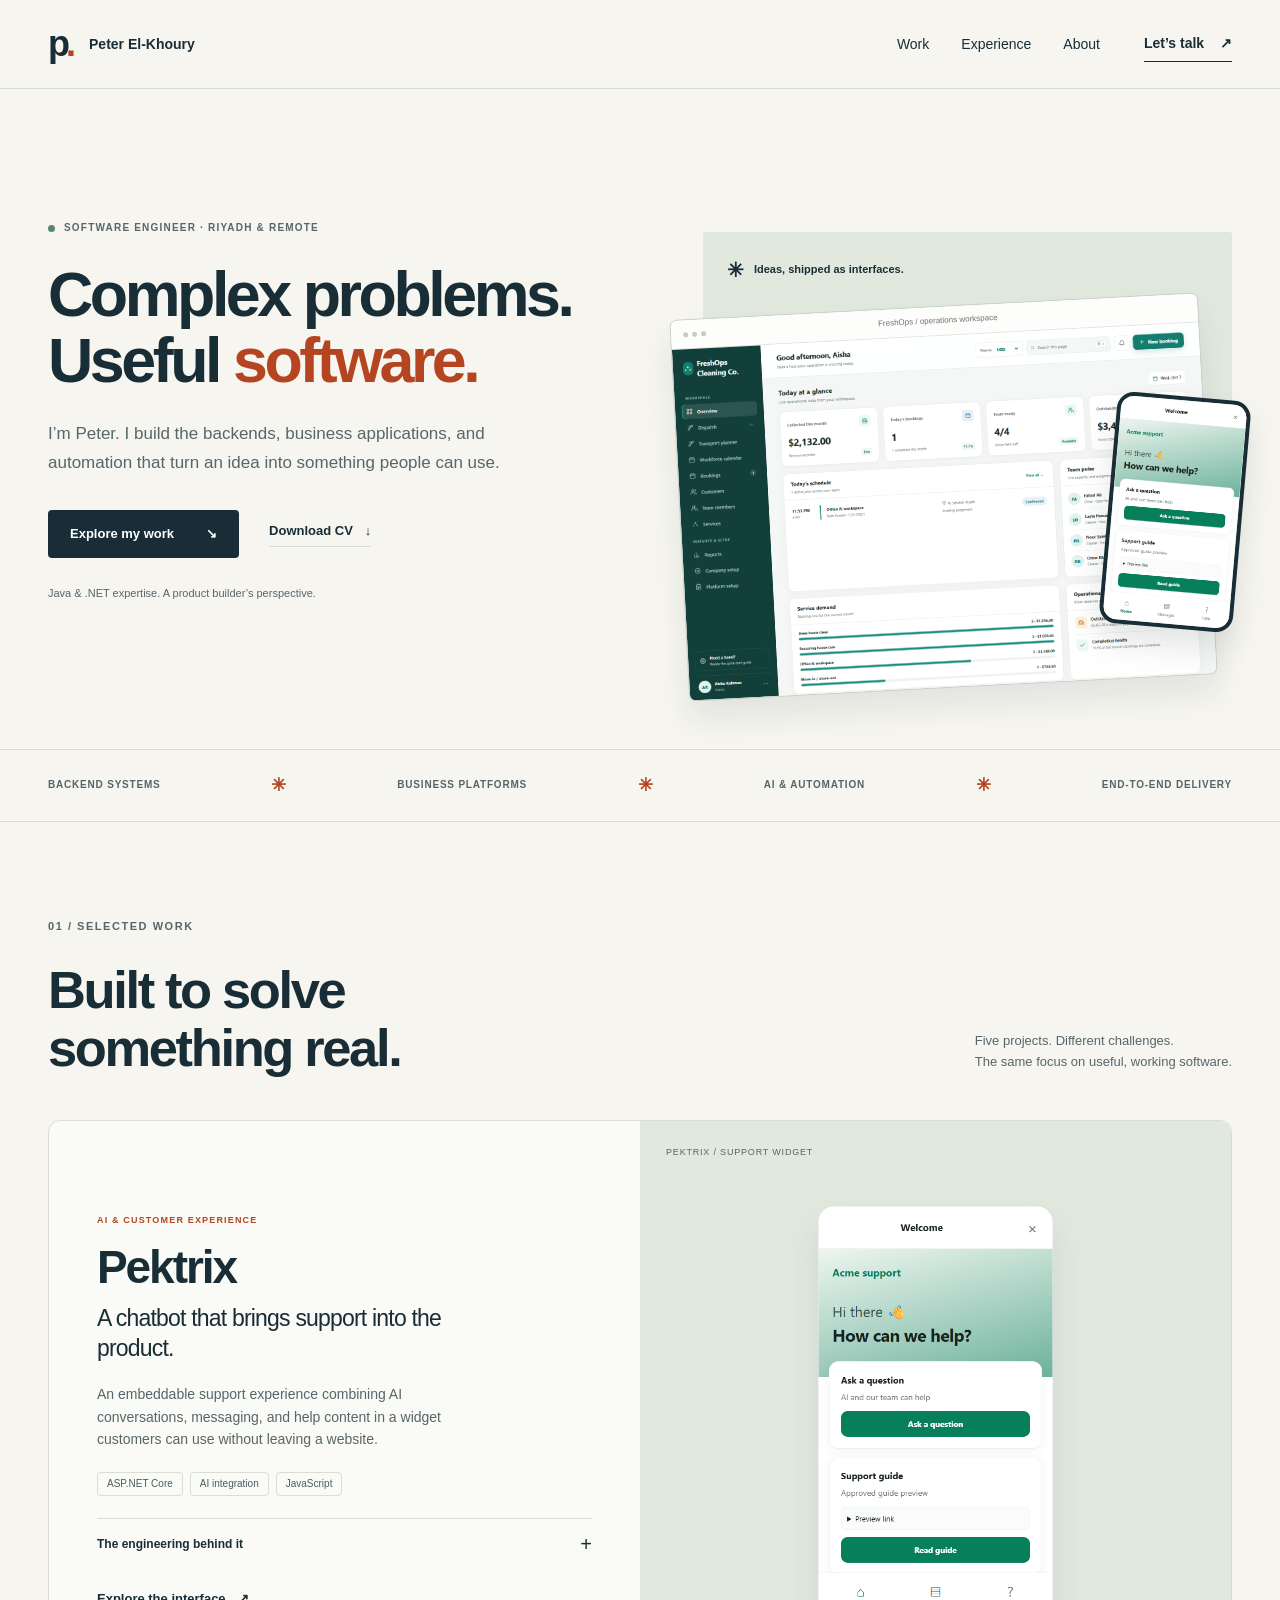
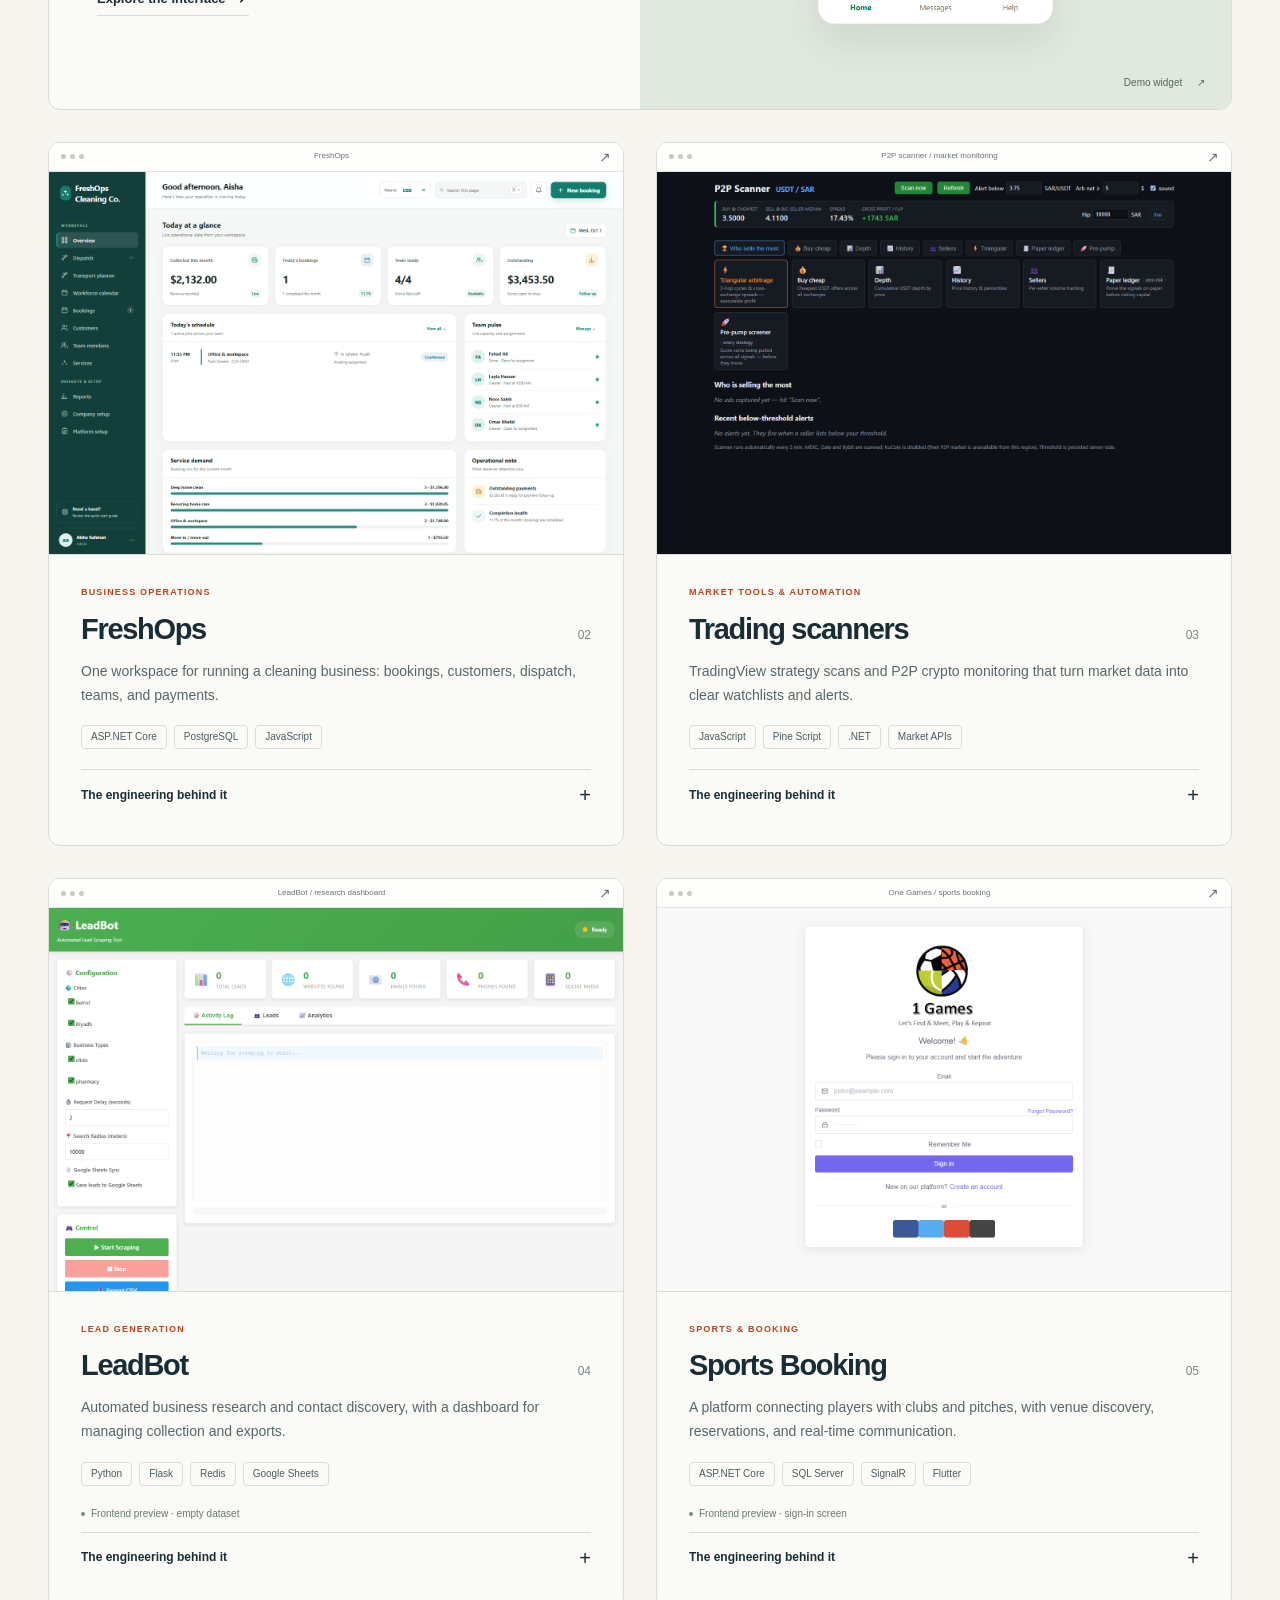
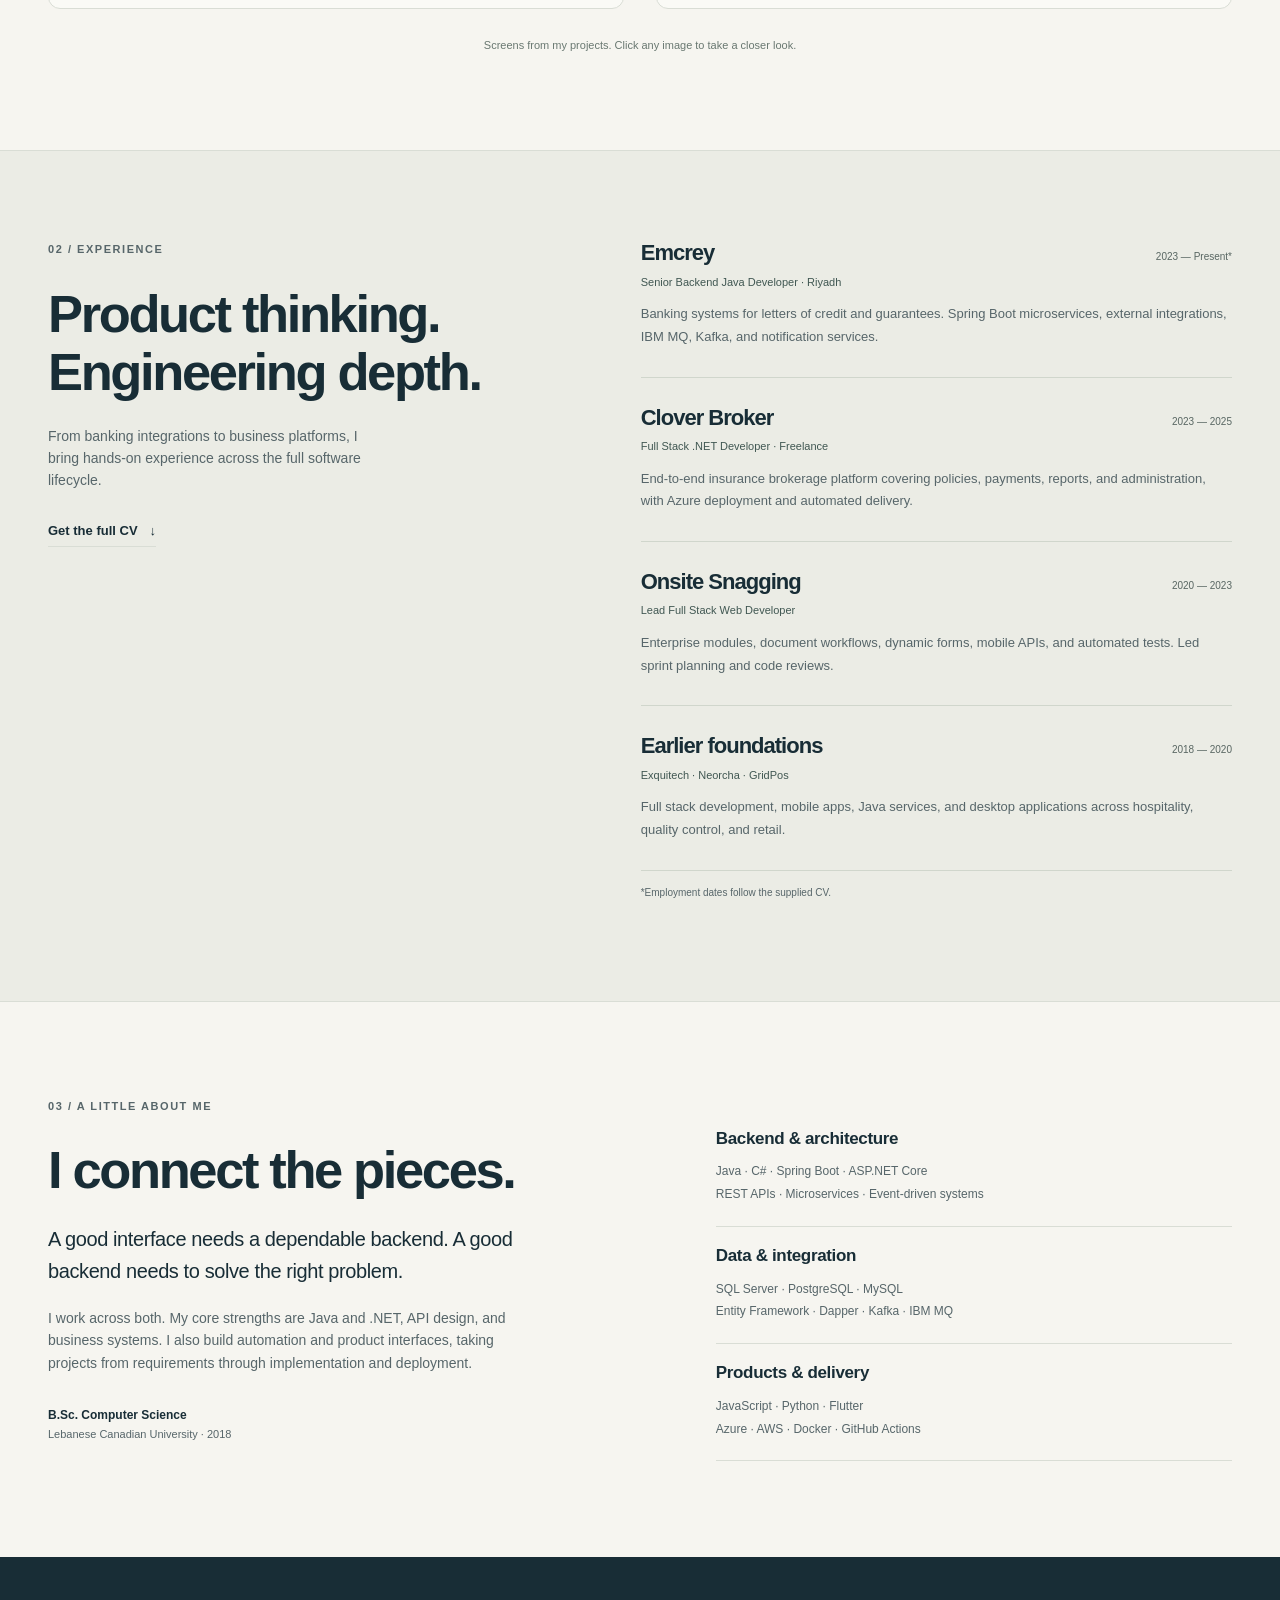
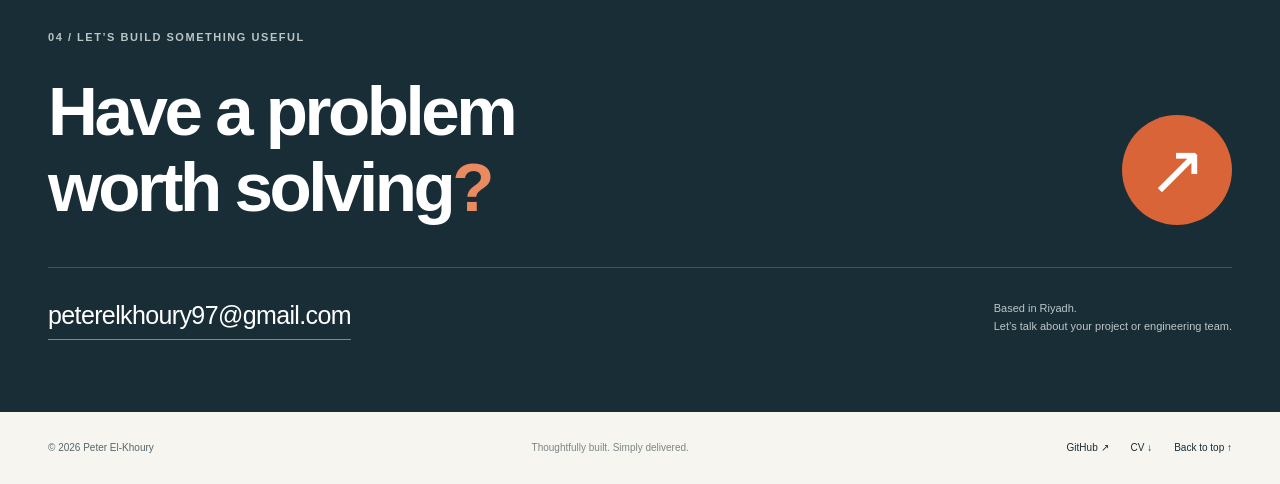
==== index.html @ d28a67b3 "fix: remove stale hero caption styling" ====
<!doctype html>
<html lang="en">
<head>
  <meta charset="utf-8">
  <meta name="viewport" content="width=device-width, initial-scale=1">
  <meta name="theme-color" content="#f6f5f0">
  <meta name="description" content="Peter El-Khoury, software engineer in Riyadh. Java and .NET backends, AI chatbots, business platforms, trading scanners, and automation.">
  <meta property="og:title" content="Peter El-Khoury — Software Engineer">
  <meta property="og:description" content="From complex business problems to useful software. Explore my projects, experience, and engineering work.">
  <meta property="og:type" content="website">
  <title>Peter El-Khoury — Software Engineer</title>
  <link rel="icon" href="assets/favicon.svg" type="image/svg+xml">
  <link rel="stylesheet" href="styles.css?v=20261007-2">
  <script src="script.js" defer></script>
</head>
<body>
  <a class="skip-link" href="#main">Skip to content</a>
  <header class="site-header">
    <div class="container header-inner">
      <a class="wordmark" href="#" aria-label="Peter El-Khoury, home"><span class="monogram">p<span>.</span></span><span>Peter El-Khoury</span></a>
      <button class="menu-toggle" type="button" aria-expanded="false" aria-controls="navigation" hidden>Menu <span aria-hidden="true">☰</span></button>
      <nav id="navigation" aria-label="Main navigation">
        <a href="#work">Work</a><a href="#experience">Experience</a><a href="#about">About</a>
        <a class="nav-contact" href="#contact">Let’s talk <span aria-hidden="true">↗</span></a>
      </nav>
    </div>
  </header>
  <main id="main">
    <section class="hero container" aria-labelledby="hero-title">
      <div class="hero-copy">
        <p class="eyebrow"><span class="status-dot" aria-hidden="true"></span> Software engineer · Riyadh &amp; remote</p>
        <h1 id="hero-title">Complex problems.<br>Useful <span class="accent">software.</span></h1>
        <p class="hero-description">I’m Peter. I build the backends, business applications, and automation that turn an idea into something people can use.</p>
        <div class="hero-actions"><a class="button primary" href="#work">Explore my work <span aria-hidden="true">↘</span></a><a class="text-link" href="assets/Peter-El-Khoury-CV.pdf" download>Download CV <span aria-hidden="true">↓</span></a></div>
        <p class="hero-footnote">Java &amp; .NET expertise. A product builder’s perspective.</p>
      </div>
      <div class="hero-visual" aria-label="A preview of my FreshOps and Pektrix projects">
        <div class="visual-label"><span class="tiny-cross" aria-hidden="true">✳</span> Ideas, shipped as interfaces.</div>
        <div class="hero-desktop"><div class="window-bar"><i></i><i></i><i></i><span>FreshOps / operations workspace</span></div><img src="assets/images/freshops.png" width="1440" height="960" alt="FreshOps demo operations dashboard with bookings and team capacity" fetchpriority="high"></div>
        <div class="hero-phone"><img src="assets/images/pektrix.png" width="410" height="730" alt="Pektrix support chatbot demo widget"></div>
      </div>
    </section>
    <div class="expertise-strip"><div class="container"><span>BACKEND SYSTEMS</span><span aria-hidden="true">✳</span><span>BUSINESS PLATFORMS</span><span aria-hidden="true">✳</span><span>AI &amp; AUTOMATION</span><span aria-hidden="true">✳</span><span>END-TO-END DELIVERY</span></div></div>

    <section class="section container" id="work" aria-labelledby="work-title">
      <div class="section-heading"><div><p class="eyebrow">01 / Selected work</p><h2 id="work-title">Built to solve<br>something real.</h2></div><p>Five projects. Different challenges.<br>The same focus on useful, working software.</p></div>
      <article class="featured-project" id="pektrix">
        <div class="featured-copy"><p class="project-category">AI &amp; CUSTOMER EXPERIENCE</p><h3>Pektrix</h3><p class="project-subtitle">A chatbot that brings support into the product.</p><p>An embeddable support experience combining AI conversations, messaging, and help content in a widget customers can use without leaving a website.</p><ul class="tags" aria-label="Pektrix technologies"><li>ASP.NET Core</li><li>AI integration</li><li>JavaScript</li></ul>
          <details><summary>The engineering behind it <span aria-hidden="true">+</span></summary><div class="project-detail"><p><strong>What I built.</strong> The web application, backend services, and embedded widget experience, including tenant-aware configuration and conversational workflows.</p><p><strong>Product focus.</strong> Bring AI and human support into one accessible interface, with responsive layouts and English/Arabic widget support.</p></div></details>
          <a class="screenshot-link text-link" href="assets/images/pektrix.png" data-title="Pektrix support widget" data-caption="Original project screenshot · demo support widget with sample branding.">Explore the interface <span aria-hidden="true">↗</span></a>
        </div>
        <div class="featured-media"><span class="media-label">PEKTRIX / SUPPORT WIDGET</span><a class="screenshot-link widget-preview" href="assets/images/pektrix.png" data-title="Pektrix support widget" data-caption="Original project screenshot · demo support widget with sample branding." aria-label="Enlarge Pektrix widget screenshot"><img src="assets/images/pektrix.png" width="410" height="730" alt="Pektrix widget home screen, with Ask a question and Support guide" loading="lazy"></a><span class="media-footnote">Demo widget <span aria-hidden="true">↗</span></span></div>
      </article>

      <div class="project-grid">
        <article class="project-card" id="freshops">
          <a class="screenshot-link project-image" href="assets/images/freshops.png" data-title="FreshOps operations dashboard" data-caption="Running local demo workspace · bookings, customer and staff names are demo records." aria-label="Enlarge FreshOps screenshot"><div class="window-bar"><i></i><i></i><i></i><span>FreshOps</span><b aria-hidden="true">↗</b></div><img src="assets/images/freshops.png" width="1440" height="960" alt="FreshOps cleaning operations overview with a schedule, team members, services, and payment summaries" loading="lazy"></a>
          <div class="project-copy"><p class="project-category">BUSINESS OPERATIONS</p><div class="project-title"><h3>FreshOps</h3><span>02</span></div><p>One workspace for running a cleaning business: bookings, customers, dispatch, teams, and payments.</p><ul class="tags" aria-label="FreshOps technologies"><li>ASP.NET Core</li><li>PostgreSQL</li><li>JavaScript</li></ul><details><summary>The engineering behind it <span aria-hidden="true">+</span></summary><div class="project-detail"><p><strong>What I built.</strong> A multi-company operations platform with role-based access, scheduling, pricing rules, recurring bookings, and financial reporting.</p><p><strong>Product focus.</strong> Connect the office and field team through a dispatch board, customer history, and configurable business workflows.</p></div></details></div>
        </article>
        <article class="project-card" id="trading">
          <a class="screenshot-link project-image" href="assets/images/p2p-scanner.png" data-title="Trading scanners — P2P dashboard" data-caption="Local P2P dashboard capture · seller alerts omitted. Displayed price/spread calculations are a market snapshot, not realized trading returns." aria-label="Enlarge trading scanner screenshot"><div class="window-bar"><i></i><i></i><i></i><span>P2P scanner / market monitoring</span><b aria-hidden="true">↗</b></div><img src="assets/images/p2p-scanner.png" width="1440" height="960" alt="P2P scanner dashboard with market monitoring, price comparisons, depth, history, and arbitrage sections" loading="lazy"></a>
          <div class="project-copy"><p class="project-category">MARKET TOOLS &amp; AUTOMATION</p><div class="project-title"><h3>Trading scanners</h3><span>03</span></div><p>TradingView strategy scans and P2P crypto monitoring that turn market data into clear watchlists and alerts.</p><ul class="tags" aria-label="Trading technologies"><li>JavaScript</li><li>Pine Script</li><li>.NET</li><li>Market APIs</li></ul><details><summary>The engineering behind it <span aria-hidden="true">+</span></summary><div class="project-detail"><p><strong>TradingView.</strong> Automated premarket gapper and strategy scanning with scheduled checks, duplicate prevention, and Telegram reporting.</p><p><strong>P2P markets.</strong> Exchange price comparison, configurable filters, historical tracking, and alerting. The screenshot shows the P2P dashboard; TradingView is a separate workflow.</p><p><strong>Product focus.</strong> Make research repeatable and surface relevant market conditions for manual review.</p></div></details></div>
        </article>
        <article class="project-card" id="leadbot">
          <a class="screenshot-link project-image" href="assets/images/leadbot.png" data-title="LeadBot dashboard" data-caption="Original frontend template preview · empty dataset, sample city/type selections; no scraping or outreach was run." aria-label="Enlarge LeadBot screenshot"><div class="window-bar"><i></i><i></i><i></i><span>LeadBot / research dashboard</span><b aria-hidden="true">↗</b></div><img src="assets/images/leadbot.png" width="1440" height="960" alt="LeadBot dashboard showing search configuration, lead statistics, and an empty activity log" loading="lazy"></a>
          <div class="project-copy"><p class="project-category">LEAD GENERATION</p><div class="project-title"><h3>LeadBot</h3><span>04</span></div><p>Automated business research and contact discovery, with a dashboard for managing collection and exports.</p><ul class="tags" aria-label="LeadBot technologies"><li>Python</li><li>Flask</li><li>Redis</li><li>Google Sheets</li></ul><p class="preview-label">Frontend preview · empty dataset</p><details><summary>The engineering behind it <span aria-hidden="true">+</span></summary><div class="project-detail"><p><strong>What I built.</strong> An asynchronous research pipeline with multiple search engines, contact extraction, business filters, and a web dashboard.</p><p><strong>Product focus.</strong> Reduce repetitive research and organize results through CSV export and Google Sheets integration.</p></div></details></div>
        </article>
        <article class="project-card" id="sports">
          <a class="screenshot-link project-image" href="assets/images/sports-booking.png" data-title="Sports Booking — One Games" data-caption="Original OneSportsApp sign-in frontend preview · original HTML, logo, and CSS; authentication and booking services were not running." aria-label="Enlarge Sports Booking screenshot"><div class="window-bar"><i></i><i></i><i></i><span>One Games / sports booking</span><b aria-hidden="true">↗</b></div><img src="assets/images/sports-booking.png" width="1440" height="960" alt="One Games Sports Booking sign-in interface with original sports logo and account form" loading="lazy"></a>
          <div class="project-copy"><p class="project-category">SPORTS &amp; BOOKING</p><div class="project-title"><h3>Sports Booking</h3><span>05</span></div><p>A platform connecting players with clubs and pitches, with venue discovery, reservations, and real-time communication.</p><ul class="tags" aria-label="Sports Booking technologies"><li>ASP.NET Core</li><li>SQL Server</li><li>SignalR</li><li>Flutter</li></ul><p class="preview-label">Frontend preview · sign-in screen</p><details><summary>The engineering behind it <span aria-hidden="true">+</span></summary><div class="project-detail"><p><strong>What I built.</strong> Sports club, pitch, and reservation workflows, backed by APIs and a separate real-time chat service.</p><p><strong>Product focus.</strong> Help players find venues and coordinate bookings. My broader Sports Booking work also includes Flutter and Google Maps integration, as described in my CV.</p></div></details></div>
        </article>
      </div>
      <p class="work-note">Screens from my projects. Click any image to take a closer look.</p>
    </section>

    <section class="experience-section" id="experience" aria-labelledby="experience-title"><div class="container experience-layout"><div class="experience-intro"><p class="eyebrow">02 / Experience</p><h2 id="experience-title">Product thinking.<br>Engineering depth.</h2><p>From banking integrations to business platforms, I bring hands-on experience across the full software lifecycle.</p><a class="text-link" href="assets/Peter-El-Khoury-CV.pdf" download>Get the full CV <span aria-hidden="true">↓</span></a></div>
      <div class="timeline">
        <article><div class="role-heading"><h3>Emcrey</h3><span>2023 — Present*</span></div><p class="role">Senior Backend Java Developer · Riyadh</p><p>Banking systems for letters of credit and guarantees. Spring Boot microservices, external integrations, IBM MQ, Kafka, and notification services.</p></article>
        <article><div class="role-heading"><h3>Clover Broker</h3><span>2023 — 2025</span></div><p class="role">Full Stack .NET Developer · Freelance</p><p>End-to-end insurance brokerage platform covering policies, payments, reports, and administration, with Azure deployment and automated delivery.</p></article>
        <article><div class="role-heading"><h3>Onsite Snagging</h3><span>2020 — 2023</span></div><p class="role">Lead Full Stack Web Developer</p><p>Enterprise modules, document workflows, dynamic forms, mobile APIs, and automated tests. Led sprint planning and code reviews.</p></article>
        <article><div class="role-heading"><h3>Earlier foundations</h3><span>2018 — 2020</span></div><p class="role">Exquitech · Neorcha · GridPos</p><p>Full stack development, mobile apps, Java services, and desktop applications across hospitality, quality control, and retail.</p></article>
        <p class="timeline-note">*Employment dates follow the supplied CV.</p>
      </div>
    </div></section>

    <section class="section container about-layout" id="about" aria-labelledby="about-title"><div><p class="eyebrow">03 / A little about me</p><h2 id="about-title">I connect the pieces.</h2><p class="about-lead">A good interface needs a dependable backend. A good backend needs to solve the right problem.</p><p>I work across both. My core strengths are Java and .NET, API design, and business systems. I also build automation and product interfaces, taking projects from requirements through implementation and deployment.</p><p class="education">B.Sc. Computer Science<br><span>Lebanese Canadian University · 2018</span></p></div><div class="skills"><div><h3>Backend &amp; architecture</h3><p>Java · C# · Spring Boot · ASP.NET Core<br>REST APIs · Microservices · Event-driven systems</p></div><div><h3>Data &amp; integration</h3><p>SQL Server · PostgreSQL · MySQL<br>Entity Framework · Dapper · Kafka · IBM MQ</p></div><div><h3>Products &amp; delivery</h3><p>JavaScript · Python · Flutter<br>Azure · AWS · Docker · GitHub Actions</p></div></div></section>

    <section class="contact-section" id="contact" aria-labelledby="contact-title"><div class="container"><p class="eyebrow">04 / Let’s build something useful</p><div class="contact-heading"><h2 id="contact-title">Have a problem<br>worth solving<span>?</span></h2><a class="contact-arrow" href="mailto:peterelkhoury97@gmail.com" aria-label="Email Peter El-Khoury"><span aria-hidden="true">↗</span></a></div><div class="contact-bottom"><a class="email-link" href="mailto:peterelkhoury97@gmail.com">peterelkhoury97@gmail.com</a><p>Based in Riyadh.<br>Let’s talk about your project or engineering team.</p></div></div></section>
  </main>
  <footer class="container footer"><p>© <span id="year">2026</span> Peter El-Khoury</p><p class="footer-note">Thoughtfully built. Simply delivered.</p><div><a href="https://github.com/peterkhoury97" target="_blank" rel="noopener noreferrer">GitHub <span aria-hidden="true">↗</span></a><a href="assets/Peter-El-Khoury-CV.pdf" download>CV <span aria-hidden="true">↓</span></a><a href="#main">Back to top <span aria-hidden="true">↑</span></a></div></footer>
  <dialog id="image-dialog" aria-labelledby="image-title"><div class="dialog-top"><h2 id="image-title">Project screenshot</h2><button id="close-dialog" type="button" aria-label="Close screenshot">Close <span aria-hidden="true">×</span></button></div><div class="dialog-image"><img id="enlarged-image" alt=""></div><p id="image-caption"></p></dialog>
</body>
</html>
---- styles.css ----
:root {
  --paper:#f6f5f0;
  --ink:#182d36;
  --muted:#57666a;
  --orange:#b54421;
  --line:#d9ddd5;
  --sage:#e1e9de;
  --white:#fff;
  --radius:12px
}

*,*::before,*::after {
  box-sizing:border-box
}

html {
  scroll-behavior:smooth;
  scroll-padding-top:105px
}

body {
  margin:0;
  background:var(--paper);
  color:var(--ink);
  font-family:Arial,Helvetica,sans-serif;
  line-height:1.6;
  -webkit-font-smoothing:antialiased
}

button,a {
  -webkit-tap-highlight-color:transparent
}

a {
  color:inherit;
  text-decoration:none
}

button {
  font:inherit
}

img {
  max-width:100%;
  display:block
}

h1,h2,h3,p {
  margin-top:0
}

h1,h2,h3 {
  line-height:1.1;
  letter-spacing:-.045em
}

h2 {
  font-size:clamp(34px,4.1vw,54px);
  font-weight:600;
  margin-bottom:24px
}

h3 {
  font-weight:600
}

p {
  color:var(--muted)
}

button,summary {
  cursor:pointer
}

a:focus-visible,button:focus-visible,summary:focus-visible {
  outline:3px solid var(--orange);
  outline-offset:5px
}

a:hover {
  color:var(--orange)
}

.container {
  width:min(1220px,calc(100% - 96px));
  margin-inline:auto
}

.skip-link {
  position:fixed;
  left:16px;
  top:-70px;
  z-index:20;
  background:var(--ink);
  color:white;
  padding:12px 20px
}

.skip-link:focus {
  top:12px
}

.site-header {
  position:sticky;
  top:0;
  z-index:10;
  background:rgba(246,245,240,.96);
  border-bottom:1px solid var(--line);
  backdrop-filter:blur(12px)
}

.header-inner {
  display:flex;
  justify-content:space-between;
  align-items:center;
  min-height:88px;
  gap:24px
}

.wordmark {
  display:flex;
  align-items:center;
  gap:13px;
  font-weight:700;
  font-size:14px
}

.monogram {
  font-size:36px;
  letter-spacing:-4px;
  line-height:1;
  margin-right:4px
}

.monogram span {
  color:var(--orange)
}

nav {
  display:flex;
  align-items:center;
  gap:32px;
  font-size:14px
}

nav a {
  padding-block:12px
}

.nav-contact {
  margin-left:12px;
  font-weight:700;
  border-bottom:1px solid var(--ink);
  padding-block:6px
}

.nav-contact span {
  margin-left:12px
}

.menu-toggle {
  border:1px solid var(--line);
  background:transparent;
  border-radius:5px;
  padding:8px 14px;
  font-size:14px;
  display:none
}

.hero {
  display:grid;
  grid-template-columns:1.13fr 1fr;
  gap:40px;
  align-items:center;
  padding-top:88px;
  padding-bottom:92px;
  min-height:660px
}

.eyebrow {
  font-size:11px;
  letter-spacing:.14em;
  text-transform:uppercase;
  font-weight:700;
  margin-bottom:26px;
  color:var(--muted)
}

.hero .eyebrow {
  display:flex;
  align-items:center;
  gap:9px;
  font-size:10px;
  letter-spacing:.12em
}

.status-dot {
  height:7px;
  width:7px;
  background:#58876b;
  border-radius:50%;
  display:inline-block;
  flex-shrink:0
}

h1 {
  font-size:clamp(44px,4.9vw,67px);
  font-weight:600;
  line-height:1.05;
  margin-bottom:26px;
  letter-spacing:-.055em
}

.accent {
  color:var(--orange)
}

.hero-description {
  font-size:17px;
  max-width:460px;
  line-height:1.7
}

.hero-actions {
  display:flex;
  align-items:center;
  gap:30px;
  margin-top:32px
}

.button {
  display:inline-flex;
  align-items:center;
  justify-content:center;
  gap:32px;
  padding:14px 22px;
  border-radius:4px;
  font-size:13px;
  font-weight:700;
  transition:background .15s
}

.primary {
  background:var(--ink);
  color:white
}

.primary:hover {
  background:var(--orange);
  color:white
}

.text-link {
  display:inline-flex;
  align-items:center;
  gap:12px;
  font-size:13px;
  font-weight:700;
  border-bottom:1px solid var(--line);
  padding-bottom:5px
}

.hero-footnote {
  font-size:11px;
  margin-top:27px;
  color:var(--muted)
}

.hero-visual {
  position:relative;
  height:370px;
  background:var(--sage);
  border-radius:3px;
  margin-left:8px
}

.visual-label {
  position:absolute;
  top:22px;
  left:24px;
  font-size:11px;
  font-weight:600
}

.tiny-cross {
  font-size:20px;
  margin-right:7px;
  vertical-align:middle
}

.hero-desktop {
  position:absolute;
  width:100%;
  top:74px;
  left:-24px;
  background:white;
  border:1px solid #c6d0c6;
  border-radius:7px;
  overflow:hidden;
  box-shadow:0 18px 30px #26383217;
  transform:rotate(-3deg)
}

.hero-desktop>img {
  width:100%;
  height:auto
}

.window-bar {
  height:29px;
  display:flex;
  align-items:center;
  gap:4px;
  padding:0 12px;
  background:#fdfdfb;
  border-bottom:1px solid #e2e4e0;
  font-size:8px;
  color:#6a7474
}

.window-bar i {
  width:5px;
  height:5px;
  display:block;
  background:#c6ccc5;
  border-radius:50%
}

.window-bar span {
  flex:1;
  text-align:center;
  margin-right:20px
}

.window-bar b {
  font-size:14px;
  font-weight:400
}

.hero-phone {
  position:absolute;
  right:-10px;
  bottom:-26px;
  width:134px;
  border:4px solid var(--ink);
  border-radius:17px;
  background:white;
  overflow:hidden;
  box-shadow:0 18px 30px #26383220;
  transform:rotate(5deg)
}

.expertise-strip {
  border-block:1px solid var(--line)
}

.expertise-strip .container {
  display:flex;
  justify-content:space-between;
  align-items:center;
  gap:20px;
  padding-block:21px;
  flex-wrap:wrap;
  font-size:10px;
  font-weight:700;
  letter-spacing:.08em;
  color:#566468
}

.expertise-strip [aria-hidden] {
  color:var(--orange);
  font-size:18px
}

.section {
  padding-block:96px
}

.section-heading {
  display:flex;
  justify-content:space-between;
  align-items:flex-end;
  margin-bottom:43px;
  gap:30px
}

.section-heading h2 {
  margin-bottom:0
}

.section-heading>p {
  font-size:13px;
  margin:0 0 4px
}

.featured-project {
  display:grid;
  grid-template-columns:1fr 1fr;
  min-height:590px;
  border:1px solid var(--line);
  background:#fafaf6;
  border-radius:var(--radius);
  overflow:hidden;
  margin-bottom:32px
}

.featured-copy {
  padding:58px 48px;
  align-self:center
}

.project-category {
  font-size:9px;
  letter-spacing:.13em;
  font-weight:700;
  margin-bottom:14px;
  color:var(--orange)
}

.featured-copy h3 {
  font-size:46px;
  margin-bottom:12px
}

.project-subtitle {
  font-size:23px;
  line-height:1.3;
  letter-spacing:-.035em;
  color:var(--ink);
  max-width:350px;
  margin-bottom:19px
}

.featured-copy>p:not(.project-category):not(.project-subtitle) {
  font-size:14px;
  max-width:360px
}

.tags {
  display:flex;
  flex-wrap:wrap;
  gap:7px;
  list-style:none;
  padding:0;
  margin:22px 0
}

.tags li {
  border:1px solid var(--line);
  padding:3px 9px;
  border-radius:4px;
  color:#495e62;
  font-size:10px
}

.featured-media {
  position:relative;
  display:flex;
  align-items:center;
  justify-content:center;
  background:var(--sage);
  padding:52px 30px
}

.media-label {
  position:absolute;
  left:26px;
  top:24px;
  font-size:9px;
  letter-spacing:.09em;
  color:#53695d
}

.widget-preview {
  width:235px;
  border-radius:17px;
  overflow:hidden;
  box-shadow:0 18px 35px #26383218;
  transition:transform .2s
}

.widget-preview:hover {
  transform:translateY(-4px)
}

.media-footnote {
  position:absolute;
  bottom:18px;
  right:26px;
  font-size:10px;
  color:#53695d
}

.media-footnote span {
  margin-left:12px
}

.project-grid {
  display:grid;
  grid-template-columns:1fr 1fr;
  gap:32px
}

.project-card {
  min-width:0;
  border:1px solid var(--line);
  border-radius:var(--radius);
  overflow:hidden;
  background:#fafaf6
}

.project-image {
  display:block;
  background:#e9ece6;
  overflow:hidden;
  border-bottom:1px solid var(--line)
}

.project-image>img {
  width:100%;
  height:auto;
  transition:opacity .2s
}

.project-image:hover>img {
  opacity:.88
}

.project-copy {
  padding:30px 32px 25px
}

.project-title {
  display:flex;
  justify-content:space-between;
  align-items:baseline;
  margin-bottom:14px;
  gap:10px
}

.project-title h3 {
  font-size:29px;
  margin:0
}

.project-title>span {
  font-size:12px;
  color:#7b8889
}

.project-copy>p:not(.project-category):not(.preview-label) {
  font-size:14px;
  margin-bottom:18px;
  line-height:1.7
}

.project-copy .tags {
  margin-top:0;
  margin-bottom:20px
}

details {
  border-top:1px solid var(--line);
  font-size:12px
}

summary {
  display:flex;
  justify-content:space-between;
  align-items:center;
  gap:12px;
  padding-block:15px;
  font-weight:600;
  list-style:none
}

summary::-webkit-details-marker {
  display:none
}

summary span {
  font-size:20px;
  font-weight:400;
  line-height:1
}

details[open] summary span {
  transform:rotate(45deg)
}

.project-detail {
  padding:0 0 8px
}

.project-detail p {
  font-size:13px;
  line-height:1.7
}

.project-detail strong {
  color:var(--ink)
}

.featured-copy .screenshot-link {
  margin-top:20px
}

.preview-label {
  font-size:10px;
  color:#6b7772;
  display:flex;
  align-items:center;
  gap:6px
}

.preview-label::before {
  content:"";
  width:4px;
  height:4px;
  background:#758c76;
  border-radius:50%
}

.work-note {
  text-align:center;
  font-size:11px;
  margin:28px 0 0;
  color:#697871
}

.experience-section {
  background:#ebece5;
  padding-block:90px;
  border-block:1px solid var(--line)
}

.experience-layout {
  display:grid;
  grid-template-columns:1fr 1.2fr;
  gap:100px
}

.experience-intro {
  position:sticky;
  top:130px;
  align-self:start
}

.experience-intro>p:not(.eyebrow) {
  font-size:14px;
  max-width:340px;
  margin-bottom:25px
}

.timeline article {
  padding:28px 0;
  border-bottom:1px solid #d0d6cc
}

.timeline article:first-child {
  padding-top:0
}

.role-heading {
  display:flex;
  justify-content:space-between;
  align-items:baseline;
  gap:16px
}

.role-heading h3 {
  font-size:22px;
  margin-bottom:8px
}

.role-heading>span {
  font-size:10px;
  color:#586662;
  white-space:nowrap
}

.timeline .role {
  font-size:11px;
  color:#405752;
  margin-bottom:12px
}

.timeline article>p:last-child {
  font-size:13px;
  margin:0;
  line-height:1.75
}

.timeline-note {
  font-size:10px;
  margin-top:14px
}

.about-layout {
  display:grid;
  grid-template-columns:1.1fr 1fr;
  gap:100px
}

.about-layout>div>p:not(.eyebrow):not(.education) {
  font-size:14px;
  max-width:480px
}

.about-layout .about-lead {
  font-size:20px!important;
  color:var(--ink);
  line-height:1.6;
  letter-spacing:-.02em
}

.education {
  font-size:12px;
  font-weight:600;
  margin-top:32px;
  margin-bottom:0;
  color:var(--ink)
}

.education span {
  color:var(--muted);
  font-size:11px;
  font-weight:400
}

.skills {
  padding-top:32px
}

.skills>div {
  padding:20px 0;
  border-bottom:1px solid var(--line)
}

.skills>div:first-child {
  padding-top:0
}

.skills h3 {
  font-size:17px;
  letter-spacing:-.02em;
  margin-bottom:12px
}

.skills p {
  font-size:12px;
  line-height:1.9;
  margin-bottom:0
}

.contact-section {
  background:var(--ink);
  color:white;
  padding-block:72px
}

.contact-section .eyebrow {
  color:#bac5c5
}

.contact-heading {
  display:flex;
  align-items:center;
  justify-content:space-between;
  gap:30px
}

.contact-heading h2 {
  font-size:clamp(40px,5.4vw,72px);
  letter-spacing:-.05em;
  margin-bottom:42px
}

.contact-heading h2>span {
  color:#e98a60
}

.contact-arrow {
  background:#d86437;
  color:#fff;
  font-size:70px;
  line-height:1;
  display:flex;
  align-items:center;
  justify-content:center;
  width:110px;
  height:110px;
  border-radius:50%;
  flex-shrink:0
}

.contact-arrow:hover {
  background:#e8794d;
  color:#fff
}

.contact-bottom {
  border-top:1px solid #40505a;
  padding-top:27px;
  display:flex;
  align-items:center;
  justify-content:space-between;
  gap:20px
}

.email-link {
  font-size:clamp(16px,2vw,25px);
  letter-spacing:-.025em;
  border-bottom:1px solid #7c8a8e;
  padding-bottom:4px
}

.email-link:hover {
  color:#ffbc93
}

.contact-bottom>p {
  font-size:11px;
  color:#bdc7c9;
  margin:0
}

.footer {
  display:flex;
  justify-content:space-between;
  align-items:center;
  gap:20px;
  padding-block:28px;
  font-size:10px
}

.footer p {
  margin:0
}

.footer>div {
  display:flex;
  gap:22px
}

.footer-note {
  color:#7b8785
}

dialog {
  width:min(1320px,94vw);
  max-height:94vh;
  padding:0;
  border:0;
  border-radius:12px;
  background:var(--paper);
  color:var(--ink);
  box-shadow:0 28px 80px #0004
}

dialog::backdrop {
  background:#14252dd9;
  backdrop-filter:blur(5px)
}

.dialog-top {
  display:flex;
  align-items:center;
  justify-content:space-between;
  gap:20px;
  padding:18px 24px;
  border-bottom:1px solid var(--line)
}

.dialog-top h2 {
  font-size:18px;
  margin:0;
  letter-spacing:-.02em
}

.dialog-top button {
  border:1px solid var(--line);
  background:transparent;
  border-radius:4px;
  padding:8px 15px;
  font-size:12px;
  white-space:nowrap
}

.dialog-top button span {
  font-size:18px;
  margin-left:9px
}

.dialog-image {
  background:#e6e9e1;
  padding:16px;
  display:flex;
  justify-content:center
}

.dialog-image img {
  object-fit:contain;
  max-height:calc(94vh - 165px);
  width:auto;
  height:auto;
  max-width:100%
}

#image-caption {
  padding:16px 24px;
  margin:0;
  font-size:11px
}

body.dialog-open {
  overflow:hidden
}

img {
  height:auto
}

@media(min-width:1600px) {
  .hero {
    min-height:720px
  }
  .hero-visual {
    height:390px
  }
}

@media(max-width:1050px) {
  .container {
    width:calc(100% - 64px)
  }
  .hero {
    gap:25px;
    padding-top:65px;
    padding-bottom:75px;
    min-height:590px
  }
  h1 {
    font-size:52px
  }
  .hero-visual {
    height:310px
  }
  .hero-desktop {
    left:-12px
  }
  .hero-phone {
    width:110px;
    right:-8px;
    bottom:4px
  }
  .hero-actions {
    gap:22px
  }
  .experience-layout,.about-layout {
    gap:50px
  }
  .featured-copy {
    padding:40px 30px
  }
  .featured-project {
    min-height:540px
  }
  .widget-preview {
    width:215px
  }
  .project-grid {
    gap:24px
  }
  .project-copy {
    padding:26px
  }
  .expertise-strip .container {
    gap:12px;
    font-size:9px
  }
}

@media(max-width:760px) {
  html {
    scroll-padding-top:95px
  }
  .container {
    width:calc(100% - 40px)
  }
  .header-inner {
    min-height:76px;
    flex-wrap:wrap;
    gap:0
  }
  .wordmark {
    font-size:12px
  }
  .monogram {
    font-size:32px
  }
  .js .menu-toggle:not([hidden]) {
    display:flex;
    gap:12px;
    align-items:center
  }
  nav {
    width:100%;
    gap:22px;
    font-size:12px;
    padding-bottom:16px;
    justify-content:space-between
  }
  .js nav {
    display:none
  }
  .js nav.is-open {
    display:flex
  }
  .nav-contact {
    margin:0
  }
  .hero {
    display:flex;
    flex-direction:column;
    align-items:stretch;
    gap:48px;
    padding-top:54px;
    padding-bottom:65px;
    min-height:0
  }
  .hero h1 {
    font-size:clamp(42px,8vw,64px);
    max-width:550px
  }
  .hero-description {
    font-size:15px;
    max-width:480px
  }
  .hero-footnote {
    font-size:10px
  }
  .hero .eyebrow {
    font-size:9px;
    margin-bottom:22px
  }
  .hero-visual {
    width:min(540px,96%);
    margin-left:12px;
    height:380px
  }
  .hero-desktop {
    top:60px;
    left:-12px;
    width:94%
  }
  .hero-phone {
    width:135px;
    bottom:-10px;
    right:0
  }
  .visual-label {
    font-size:10px;
    top:15px;
    left:18px
  }
  .expertise-strip .container {
    justify-content:center;
    gap:12px 20px;
    padding-block:17px
  }
  .expertise-strip [aria-hidden] {
    display:none
  }
  .expertise-strip span {
    font-size:8px
  }
  .section {
    padding-block:64px
  }
  .section-heading {
    display:block;
    margin-bottom:30px
  }
  .section-heading h2 {
    font-size:40px
  }
  .section-heading>p {
    margin-top:22px;
    font-size:12px
  }
  .featured-project {
    grid-template-columns:1fr;
    min-height:0;
    margin-bottom:24px
  }
  .featured-copy {
    padding:34px 28px
  }
  .featured-copy h3 {
    font-size:37px
  }
  .project-subtitle {
    font-size:24px
  }
  .featured-media {
    min-height:540px
  }
  .widget-preview {
    width:240px
  }
  .project-grid {
    grid-template-columns:1fr
  }
  .project-title h3 {
    font-size:28px
  }
  .experience-section {
    padding-block:60px
  }
  .experience-layout,.about-layout {
    grid-template-columns:1fr;
    gap:38px
  }
  .experience-intro {
    position:static
  }
  .experience-intro h2 {
    font-size:40px
  }
  .timeline article {
    padding-block:23px
  }
  .role-heading h3 {
    font-size:21px
  }
  .skills {
    padding-top:0
  }
  .about-layout h2 {
    font-size:37px
  }
  .contact-section {
    padding-block:55px
  }
  .contact-heading h2 {
    font-size:42px;
    margin-bottom:32px
  }
  .contact-arrow {
    width:68px;
    height:68px;
    font-size:44px
  }
  .contact-bottom {
    align-items:flex-start;
    flex-direction:column;
    gap:22px
  }
  .email-link {
    font-size:19px;
    overflow-wrap:anywhere
  }
  .footer {
    flex-wrap:wrap;
    padding-block:24px;
    gap:15px
  }
  .footer-note {
    display:none
  }
  .footer>div {
    gap:17px
  }
  .dialog-top {
    padding:14px
  }
  .dialog-top h2 {
    font-size:15px
  }
  .dialog-top button {
    padding:6px 10px
  }
  .dialog-image {
    padding:8px
  }
  #image-caption {
    padding:14px;
    font-size:10px
  }
}

@media(max-width:420px) {
  .hero-visual {
    height:275px
  }
  .hero-desktop {
    top:63px;
    width:96%
  }
  .hero-phone {
    width:99px;
    right:-4px;
    bottom:0
  }
  .hero-actions {
    gap:19px
  }
  .hero-actions .button {
    gap:17px;
    padding:14px 17px;
    font-size:11px
  }
  .hero-actions .text-link {
    font-size:11px
  }
  .hero h1 {
    font-size:43px
  }
  .hero .eyebrow {
    font-size:8px;
    letter-spacing:.08em
  }
  .hero-description {
    font-size:14px
  }
  .featured-media {
    min-height:520px
  }
  .project-copy {
    padding:25px 22px
  }
  .contact-heading h2 {
    font-size:35px
  }
  .contact-arrow {
    width:55px;
    height:55px;
    font-size:36px
  }
  .footer {
    font-size:9px
  }
  .role-heading>span {
    font-size:9px
  }
}

@media(prefers-reduced-motion:reduce) {
  html {
    scroll-behavior:auto
  }
  *,*::before,*::after {
    transition:none!important;
    animation:none!important
  }
}
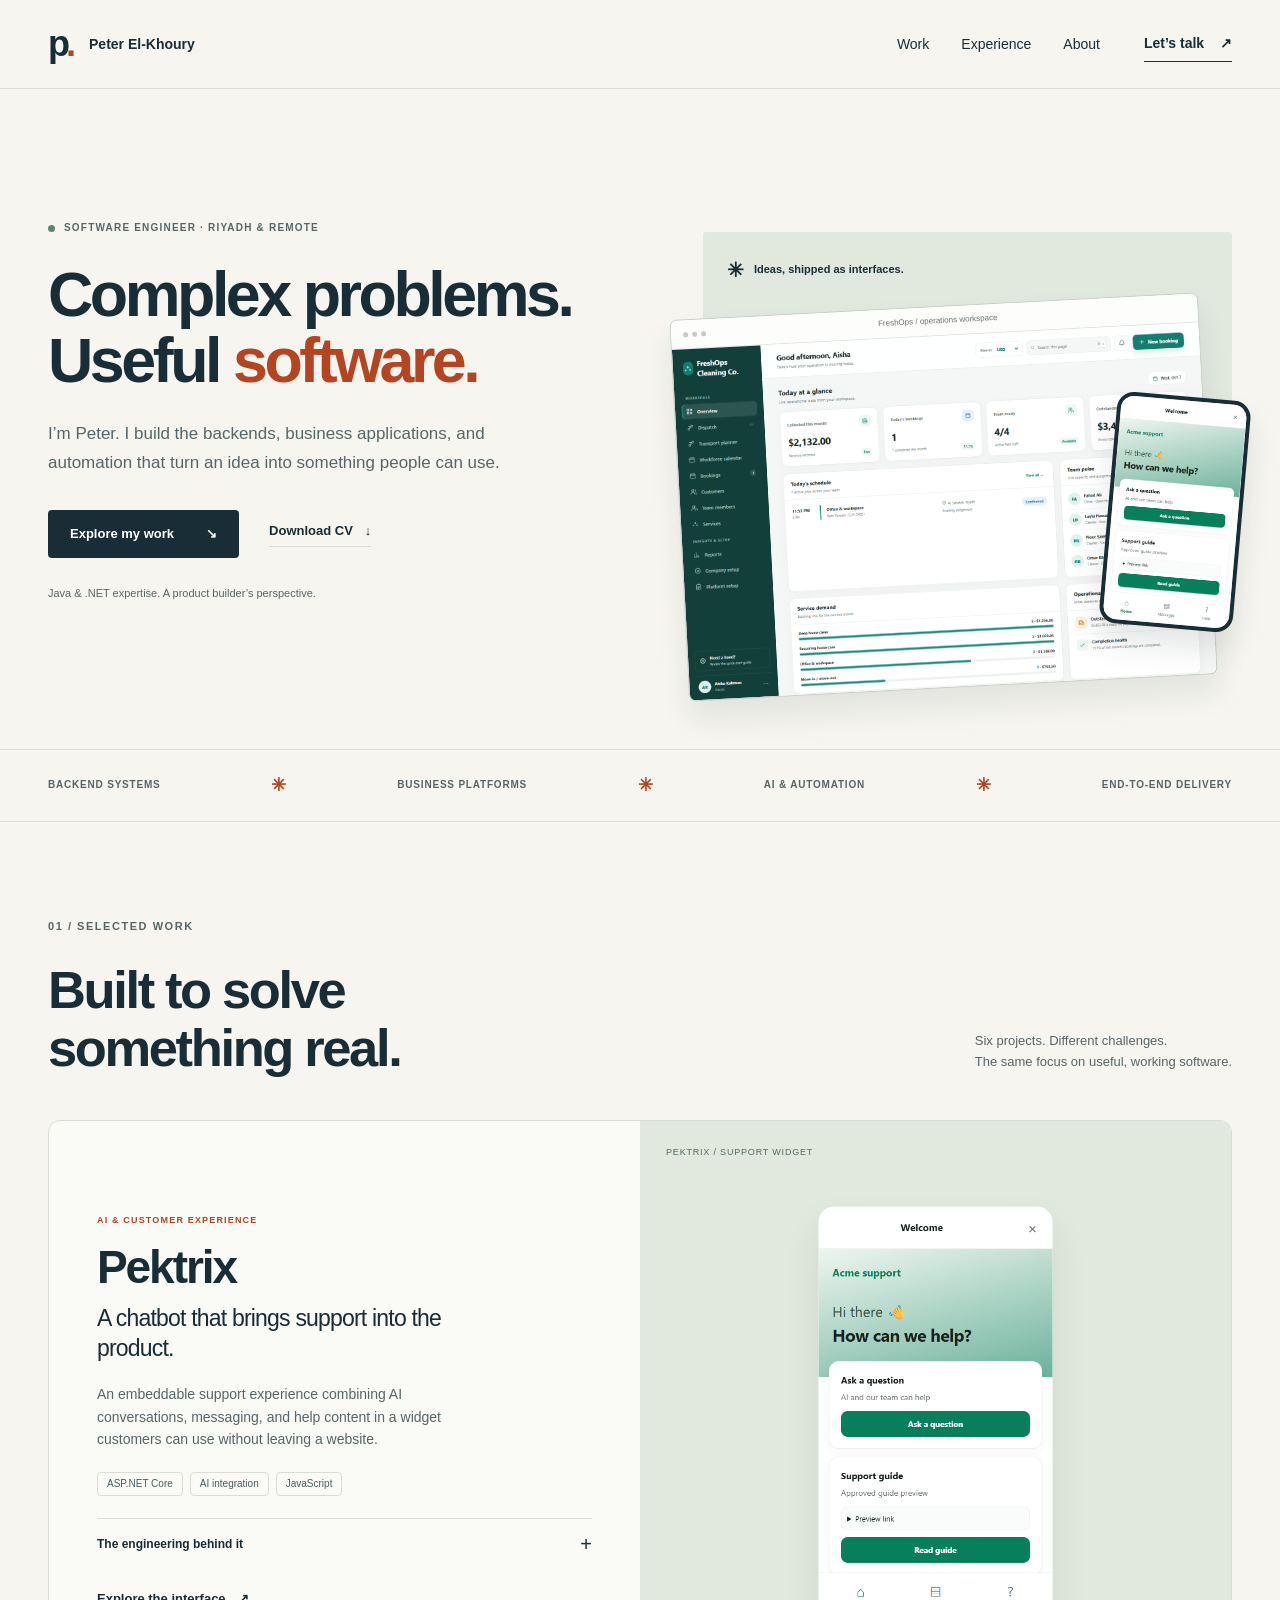
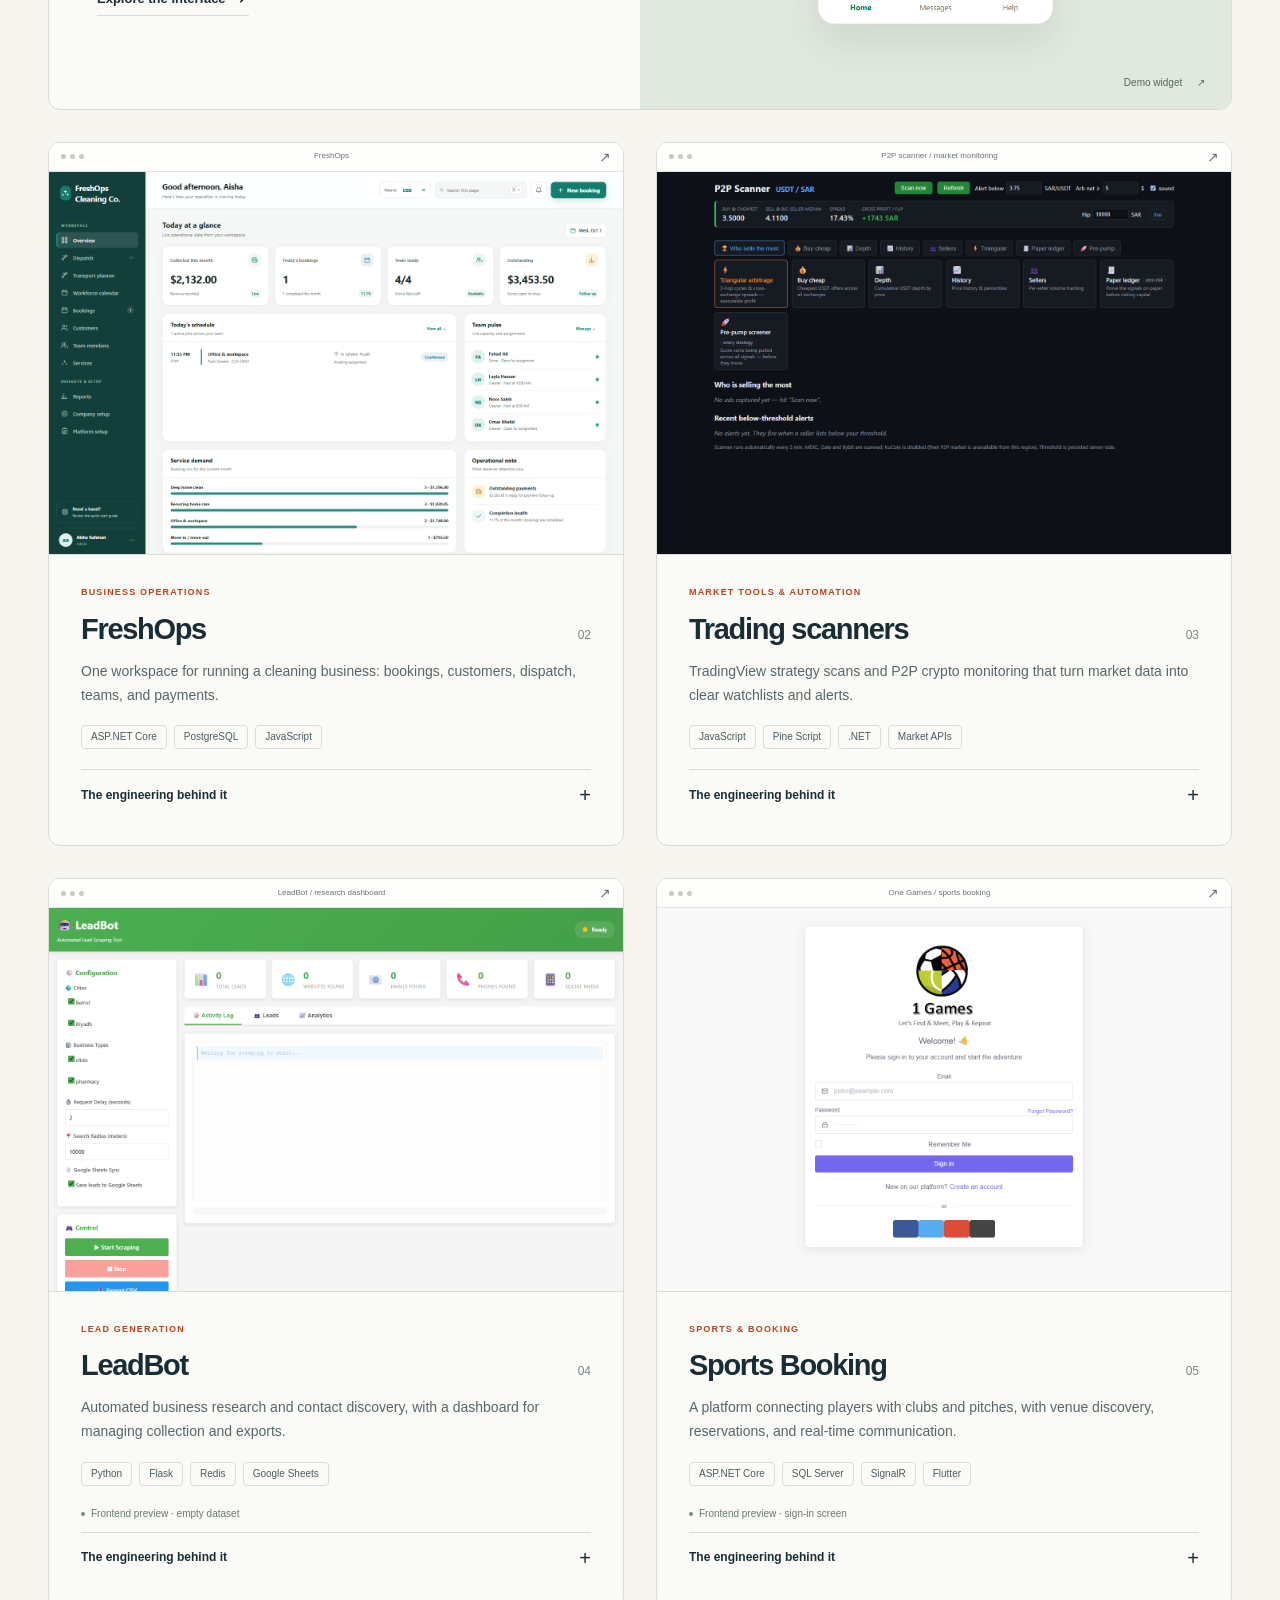
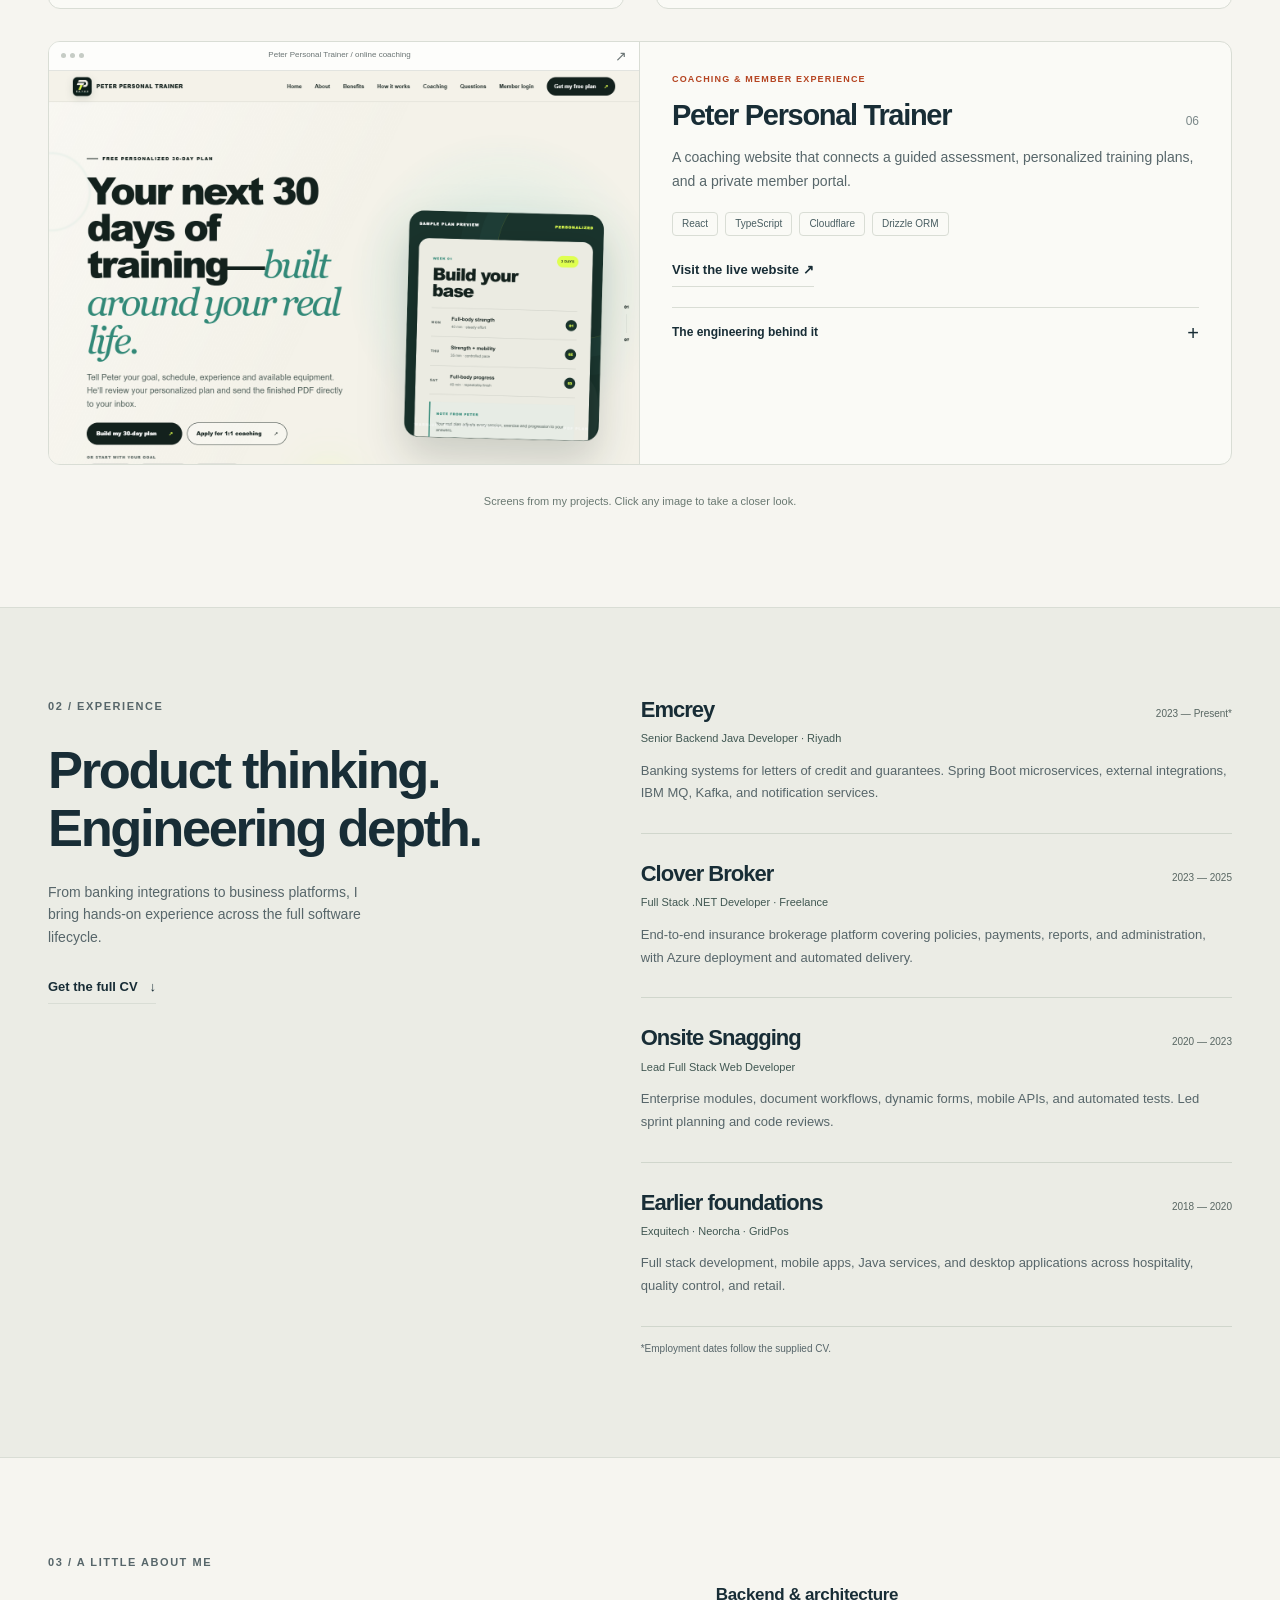
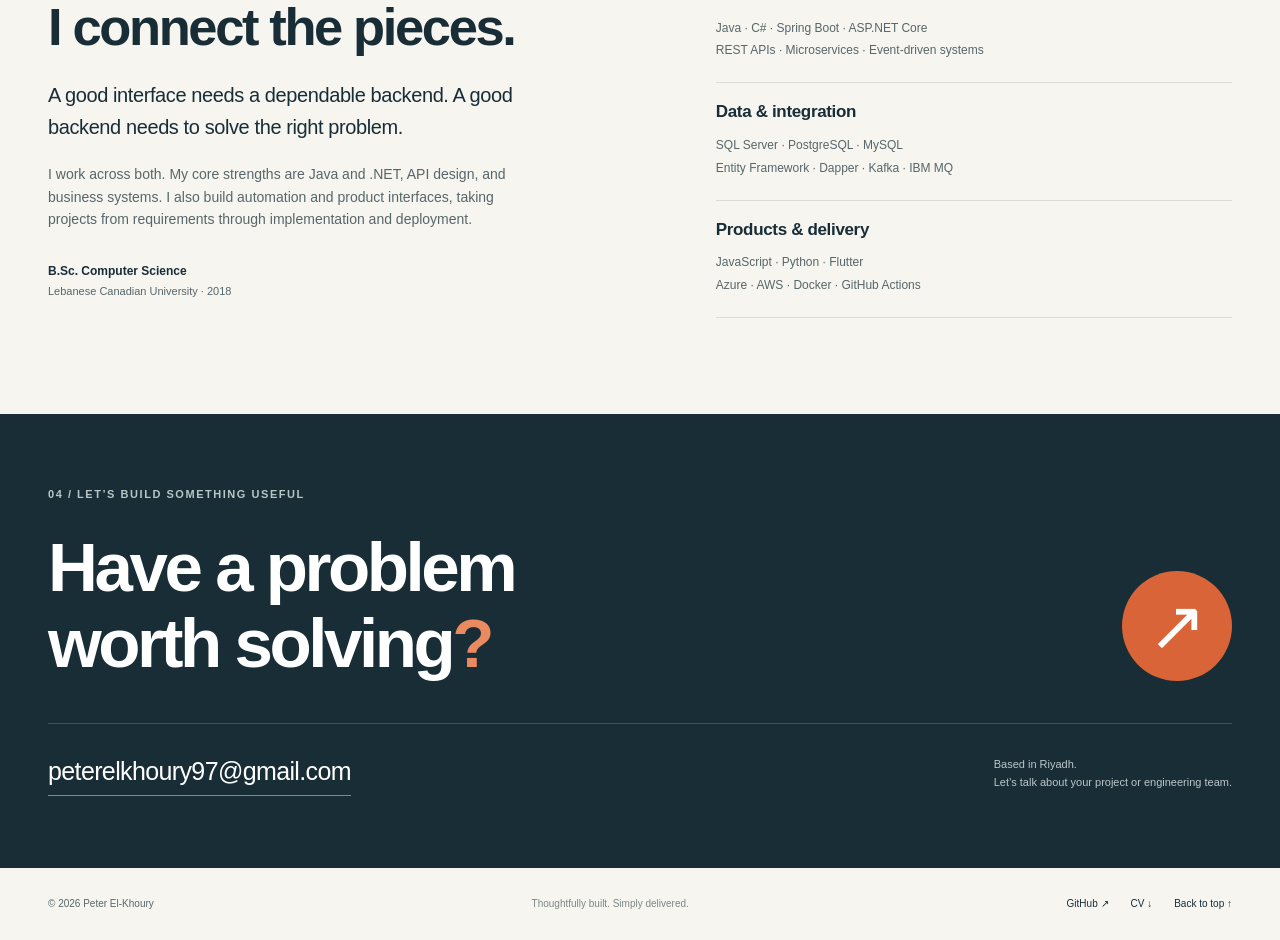
==== commit 01faf956: "feat: showcase Peter Personal Trainer website" ====
--- a/index.html
+++ b/index.html
@@ -10,7 +10,7 @@
   <meta property="og:type" content="website">
   <title>Peter El-Khoury — Software Engineer</title>
   <link rel="icon" href="assets/favicon.svg" type="image/svg+xml">
-  <link rel="stylesheet" href="styles.css?v=20261007-2">
+  <link rel="stylesheet" href="styles.css?v=20261008-1">
   <script src="script.js" defer></script>
 </head>
 <body>
@@ -43,7 +43,7 @@
     <div class="expertise-strip"><div class="container"><span>BACKEND SYSTEMS</span><span aria-hidden="true">✳</span><span>BUSINESS PLATFORMS</span><span aria-hidden="true">✳</span><span>AI &amp; AUTOMATION</span><span aria-hidden="true">✳</span><span>END-TO-END DELIVERY</span></div></div>
 
     <section class="section container" id="work" aria-labelledby="work-title">
-      <div class="section-heading"><div><p class="eyebrow">01 / Selected work</p><h2 id="work-title">Built to solve<br>something real.</h2></div><p>Five projects. Different challenges.<br>The same focus on useful, working software.</p></div>
+      <div class="section-heading"><div><p class="eyebrow">01 / Selected work</p><h2 id="work-title">Built to solve<br>something real.</h2></div><p>Six projects. Different challenges.<br>The same focus on useful, working software.</p></div>
       <article class="featured-project" id="pektrix">
         <div class="featured-copy"><p class="project-category">AI &amp; CUSTOMER EXPERIENCE</p><h3>Pektrix</h3><p class="project-subtitle">A chatbot that brings support into the product.</p><p>An embeddable support experience combining AI conversations, messaging, and help content in a widget customers can use without leaving a website.</p><ul class="tags" aria-label="Pektrix technologies"><li>ASP.NET Core</li><li>AI integration</li><li>JavaScript</li></ul>
           <details><summary>The engineering behind it <span aria-hidden="true">+</span></summary><div class="project-detail"><p><strong>What I built.</strong> The web application, backend services, and embedded widget experience, including tenant-aware configuration and conversational workflows.</p><p><strong>Product focus.</strong> Bring AI and human support into one accessible interface, with responsive layouts and English/Arabic widget support.</p></div></details>
@@ -69,6 +69,10 @@
           <a class="screenshot-link project-image" href="assets/images/sports-booking.png" data-title="Sports Booking — One Games" data-caption="Original OneSportsApp sign-in frontend preview · original HTML, logo, and CSS; authentication and booking services were not running." aria-label="Enlarge Sports Booking screenshot"><div class="window-bar"><i></i><i></i><i></i><span>One Games / sports booking</span><b aria-hidden="true">↗</b></div><img src="assets/images/sports-booking.png" width="1440" height="960" alt="One Games Sports Booking sign-in interface with original sports logo and account form" loading="lazy"></a>
           <div class="project-copy"><p class="project-category">SPORTS &amp; BOOKING</p><div class="project-title"><h3>Sports Booking</h3><span>05</span></div><p>A platform connecting players with clubs and pitches, with venue discovery, reservations, and real-time communication.</p><ul class="tags" aria-label="Sports Booking technologies"><li>ASP.NET Core</li><li>SQL Server</li><li>SignalR</li><li>Flutter</li></ul><p class="preview-label">Frontend preview · sign-in screen</p><details><summary>The engineering behind it <span aria-hidden="true">+</span></summary><div class="project-detail"><p><strong>What I built.</strong> Sports club, pitch, and reservation workflows, backed by APIs and a separate real-time chat service.</p><p><strong>Product focus.</strong> Help players find venues and coordinate bookings. My broader Sports Booking work also includes Flutter and Google Maps integration, as described in my CV.</p></div></details></div>
         </article>
+        <article class="project-card project-card-wide" id="personal-trainer">
+          <a class="screenshot-link project-image" href="assets/images/personal-trainer.png" data-title="Peter Personal Trainer" data-caption="Live public website homepage captured on 8 October 2026. The illustrated training schedule is the site's sample plan." aria-label="Enlarge Peter Personal Trainer screenshot"><div class="window-bar"><i></i><i></i><i></i><span>Peter Personal Trainer / online coaching</span><b aria-hidden="true">↗</b></div><img src="assets/images/personal-trainer.png" width="1440" height="960" alt="Peter Personal Trainer homepage with a personalized 30-day training plan and sample workout schedule" loading="lazy"></a>
+          <div class="project-copy"><p class="project-category">COACHING &amp; MEMBER EXPERIENCE</p><div class="project-title"><h3>Peter Personal Trainer</h3><span>06</span></div><p>A coaching website that connects a guided assessment, personalized training plans, and a private member portal.</p><ul class="tags" aria-label="Personal Trainer technologies"><li>React</li><li>TypeScript</li><li>Cloudflare</li><li>Drizzle ORM</li></ul><a class="text-link project-visit" href="https://form-flow-personal-training.peterkhoury.chatgpt.site/" target="_blank" rel="noopener noreferrer">Visit the live website <span aria-hidden="true">↗</span></a><details><summary>The engineering behind it <span aria-hidden="true">+</span></summary><div class="project-detail"><p><strong>What I built.</strong> A responsive coaching website with a validated assessment, local plan-generation engine, branded PDF delivery, and a trainer review and publishing workflow.</p><p><strong>Member experience.</strong> Email-code sign-in, workout logs, daily check-ins, progress charts, and private photo storage, backed by Cloudflare D1, R2, and Drizzle ORM.</p></div></details></div>
+        </article>
       </div>
       <p class="work-note">Screens from my projects. Click any image to take a closer look.</p>
     </section>
--- a/styles.css
+++ b/styles.css
@@ -509,6 +509,23 @@
   background:#fafaf6
 }
 
+.project-card-wide {
+  grid-column:1 / -1;
+  display:grid;
+  grid-template-columns:1fr 1fr;
+  align-items:start
+}
+
+.project-card-wide .project-image {
+  border-bottom:0;
+  border-right:1px solid var(--line)
+}
+
+.project-visit {
+  display:inline-block;
+  margin-bottom:20px
+}
+
 .project-image {
   display:block;
   background:#e9ece6;
@@ -1112,6 +1129,13 @@
   .project-grid {
     grid-template-columns:1fr
   }
+  .project-card-wide {
+    grid-template-columns:1fr
+  }
+  .project-card-wide .project-image {
+    border-right:0;
+    border-bottom:1px solid var(--line)
+  }
   .project-title h3 {
     font-size:28px
   }
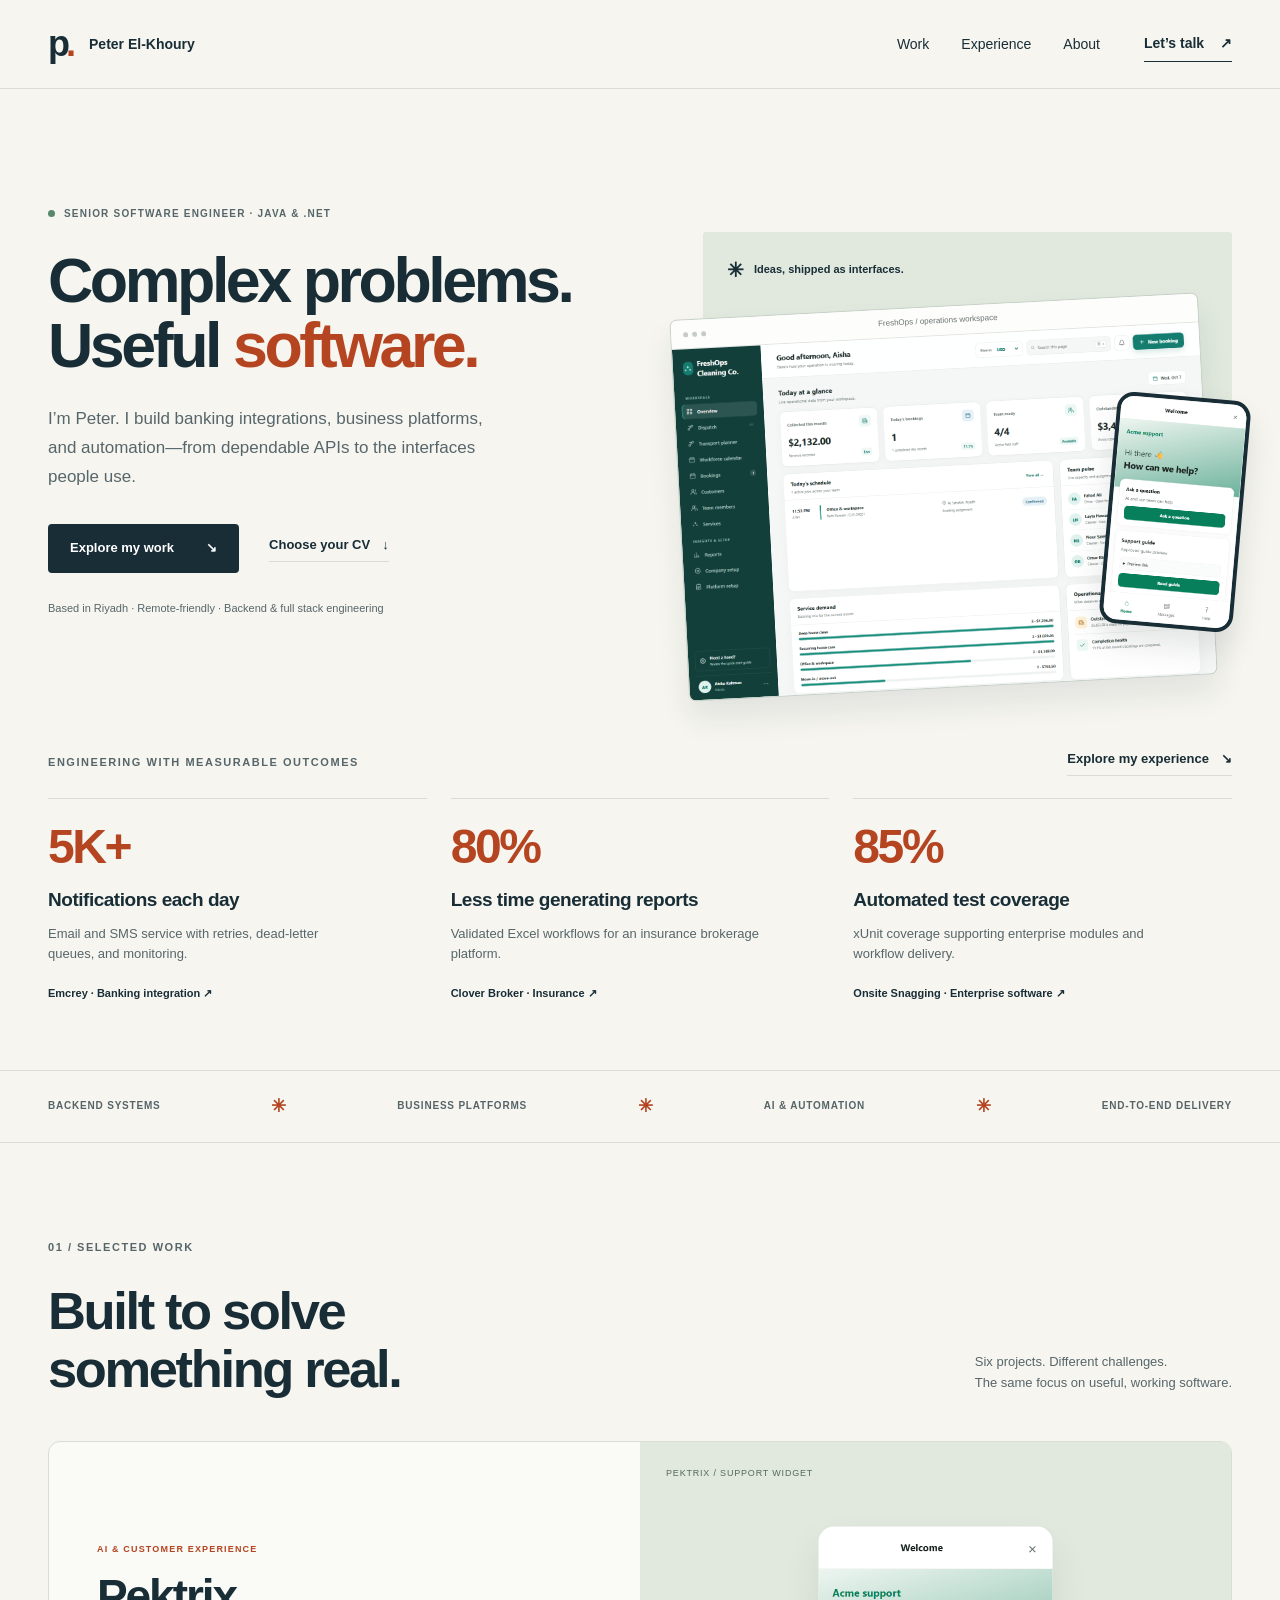
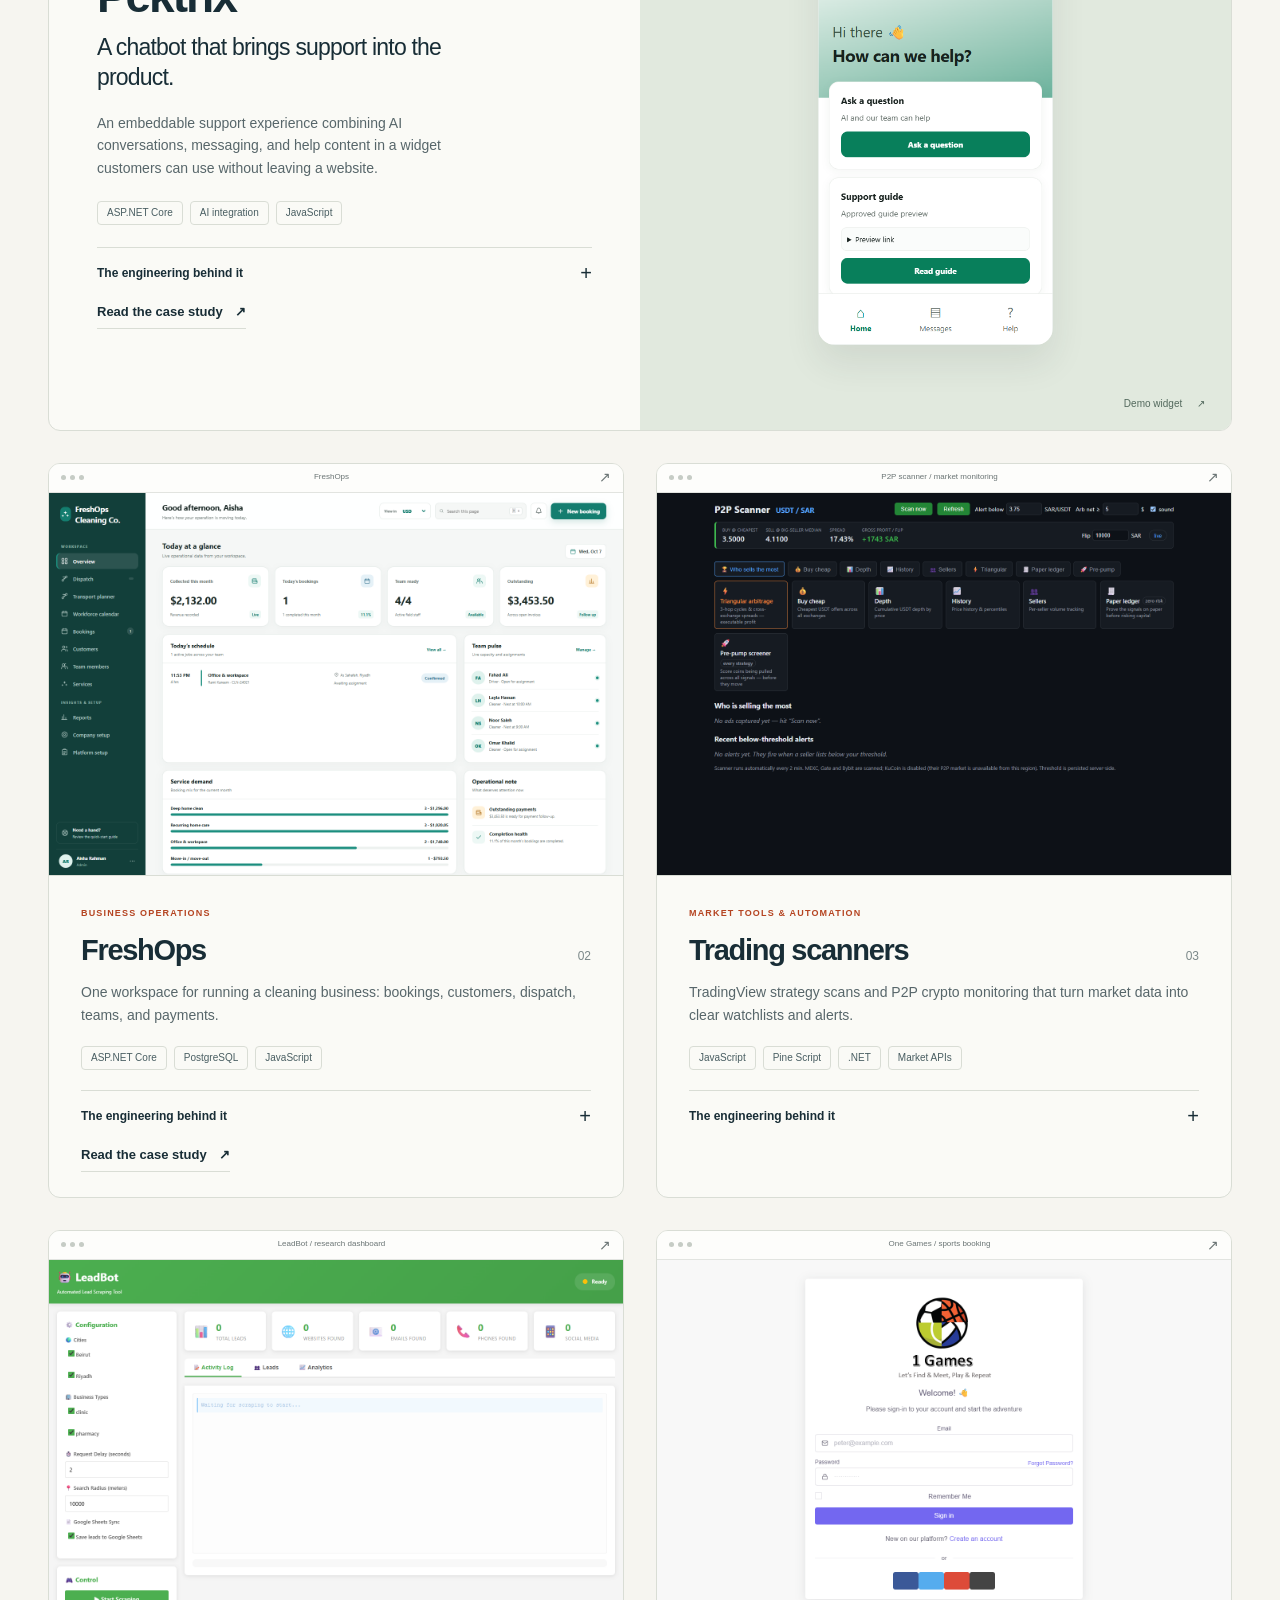
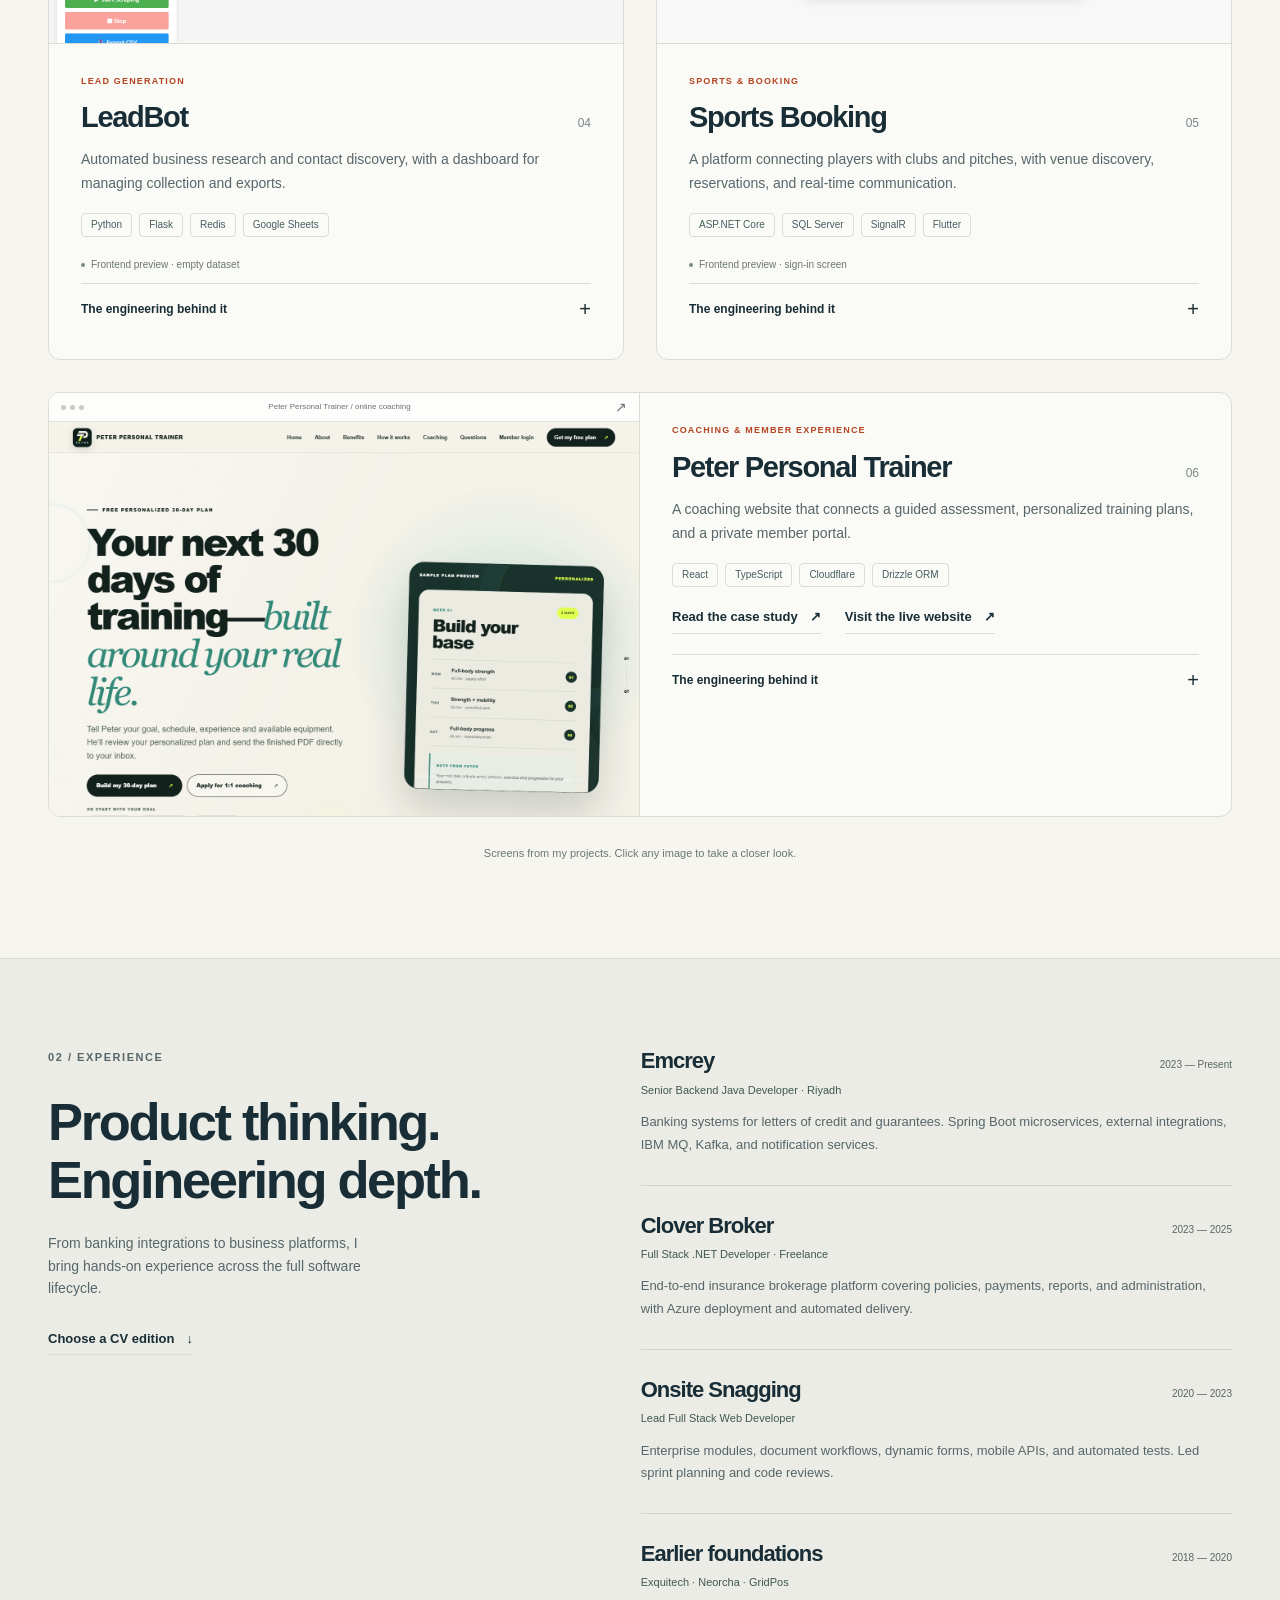
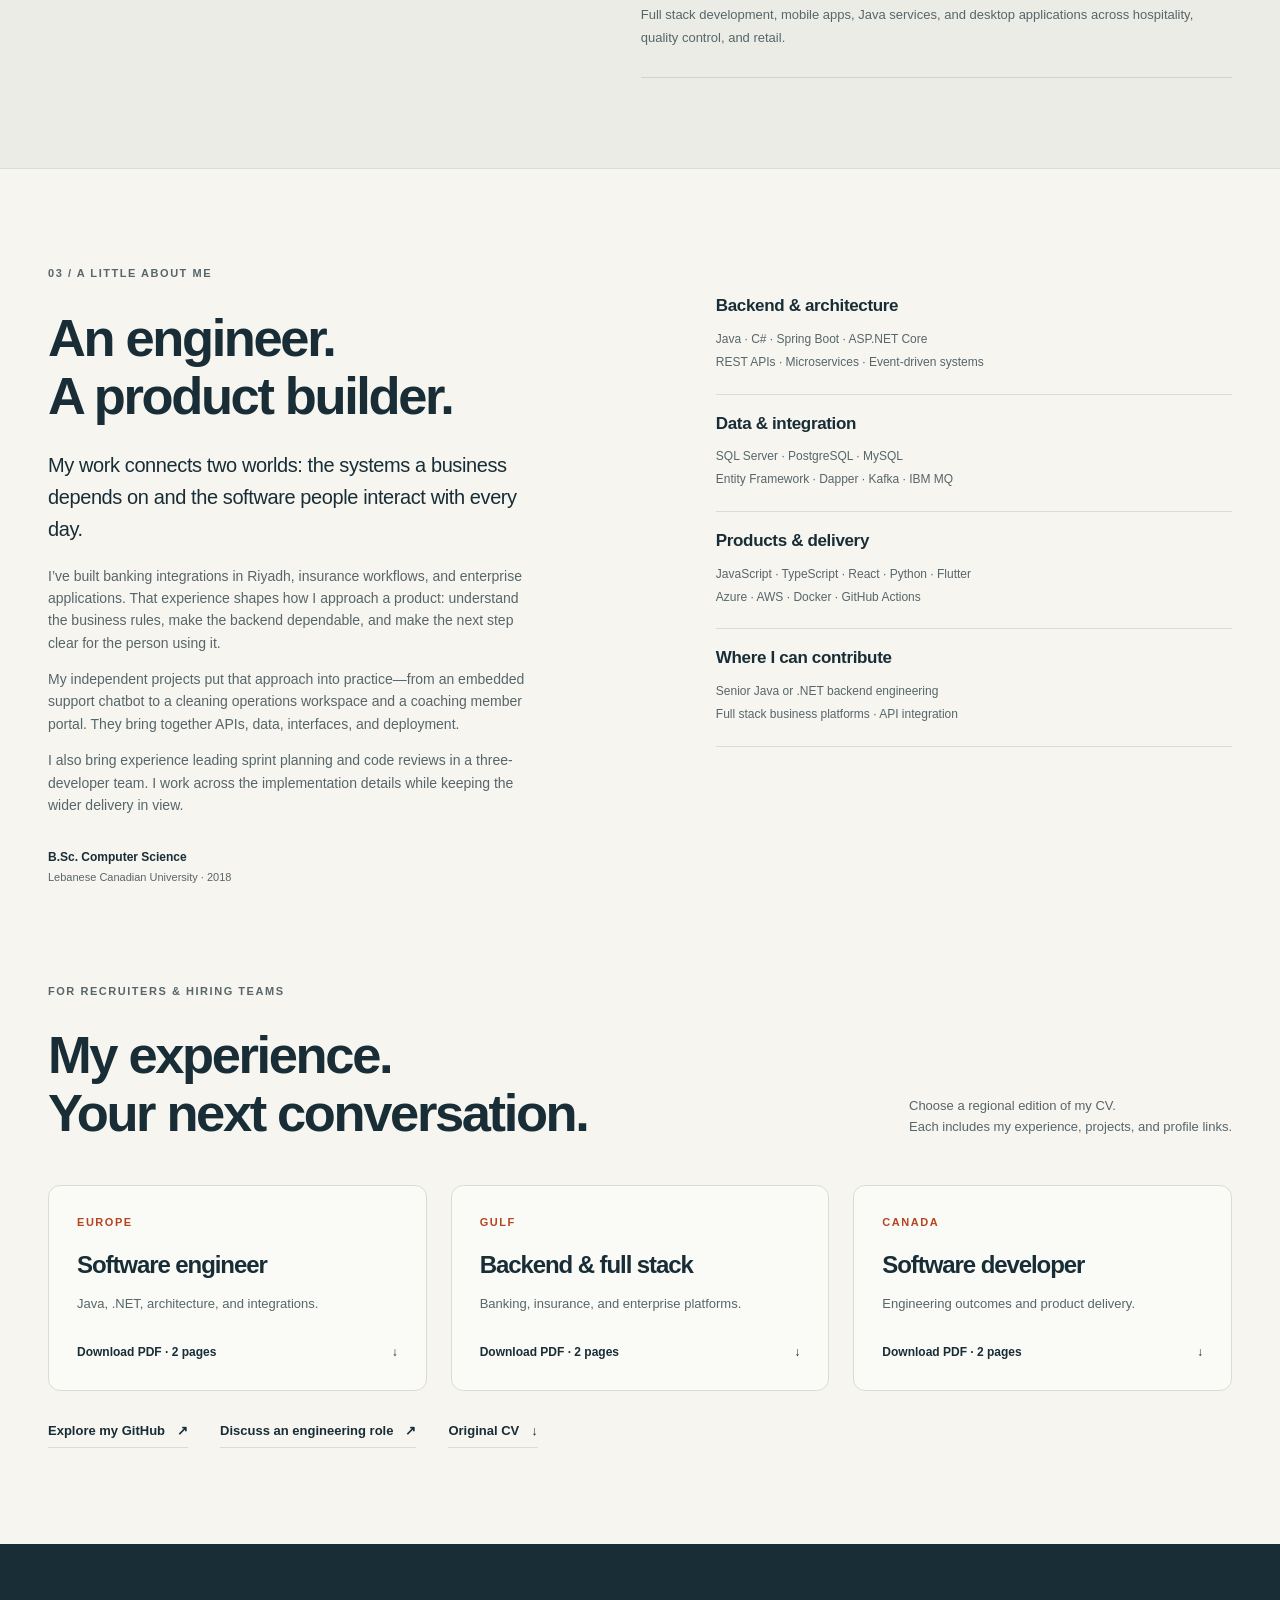
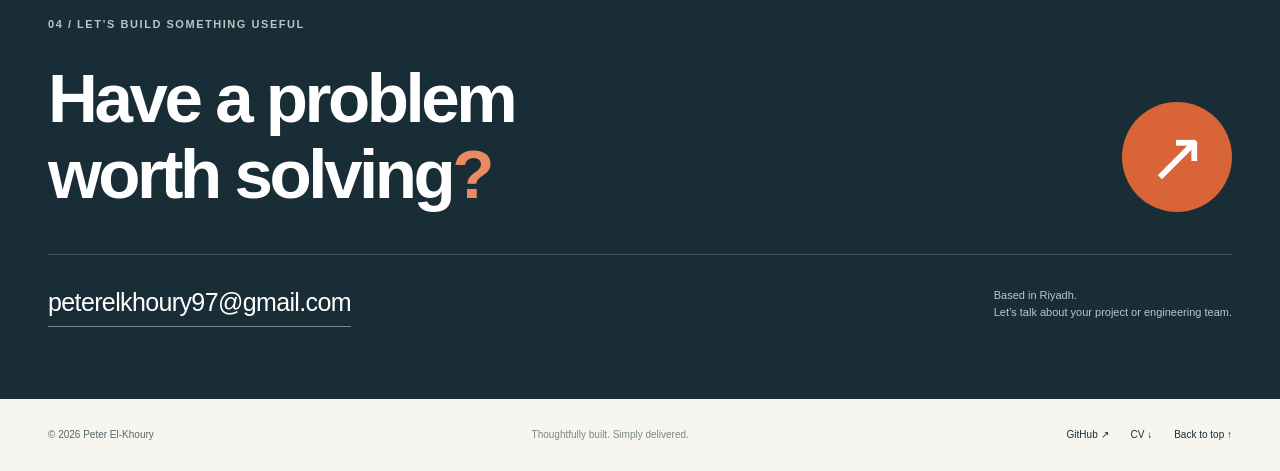
==== commit 9e800b23: "feat: strengthen engineer branding and add project case studies" ====
--- a/index.html
+++ b/index.html
@@ -4,13 +4,18 @@
   <meta charset="utf-8">
   <meta name="viewport" content="width=device-width, initial-scale=1">
   <meta name="theme-color" content="#f6f5f0">
-  <meta name="description" content="Peter El-Khoury, software engineer in Riyadh. Java and .NET backends, AI chatbots, business platforms, trading scanners, and automation.">
-  <meta property="og:title" content="Peter El-Khoury — Software Engineer">
-  <meta property="og:description" content="From complex business problems to useful software. Explore my projects, experience, and engineering work.">
+  <meta name="description" content="Peter El-Khoury, senior software engineer in Riyadh. Java, .NET, banking integrations and business platforms. Explore project case studies and download a regional CV.">
+  <link rel="canonical" href="https://peterkhoury97.github.io/peterelkhoury.github.io/">
+  <meta property="og:title" content="Peter El-Khoury — Senior Software Engineer">
+  <meta property="og:description" content="Java and .NET engineering, from banking integrations to complete products. Explore my experience, achievements and project case studies.">
+  <meta property="og:url" content="https://peterkhoury97.github.io/peterelkhoury.github.io/">
+  <meta property="og:image" content="https://peterkhoury97.github.io/peterelkhoury.github.io/assets/images/freshops.png">
+  <meta property="og:image:alt" content="FreshOps operations platform built by Peter El-Khoury">
   <meta property="og:type" content="website">
-  <title>Peter El-Khoury — Software Engineer</title>
+  <title>Peter El-Khoury — Senior Software Engineer | Java &amp; .NET</title>
   <link rel="icon" href="assets/favicon.svg" type="image/svg+xml">
-  <link rel="stylesheet" href="styles.css?v=20261008-1">
+  <link rel="stylesheet" href="styles.css?v=20261009-1">
+  <script type="application/ld+json">{"@context":"https://schema.org","@type":"Person","name":"Peter El-Khoury","url":"https://peterkhoury97.github.io/peterelkhoury.github.io/","jobTitle":"Senior Software Engineer","sameAs":["https://github.com/peterkhoury97"],"knowsAbout":["Java","C#","Spring Boot","ASP.NET Core","API design","Business platforms"]}</script>
   <script src="script.js" defer></script>
 </head>
 <body>
@@ -28,16 +33,24 @@
   <main id="main">
     <section class="hero container" aria-labelledby="hero-title">
       <div class="hero-copy">
-        <p class="eyebrow"><span class="status-dot" aria-hidden="true"></span> Software engineer · Riyadh &amp; remote</p>
+        <p class="eyebrow"><span class="status-dot" aria-hidden="true"></span> Senior software engineer · Java &amp; .NET</p>
         <h1 id="hero-title">Complex problems.<br>Useful <span class="accent">software.</span></h1>
-        <p class="hero-description">I’m Peter. I build the backends, business applications, and automation that turn an idea into something people can use.</p>
-        <div class="hero-actions"><a class="button primary" href="#work">Explore my work <span aria-hidden="true">↘</span></a><a class="text-link" href="assets/Peter-El-Khoury-CV.pdf" download>Download CV <span aria-hidden="true">↓</span></a></div>
-        <p class="hero-footnote">Java &amp; .NET expertise. A product builder’s perspective.</p>
+        <p class="hero-description">I’m Peter. I build banking integrations, business platforms, and automation—from dependable APIs to the interfaces people use.</p>
+        <div class="hero-actions"><a class="button primary" href="#work">Explore my work <span aria-hidden="true">↘</span></a><a class="text-link" href="#cv">Choose your CV <span aria-hidden="true">↓</span></a></div>
+        <p class="hero-footnote">Based in Riyadh · Remote-friendly · Backend &amp; full stack engineering</p>
       </div>
       <div class="hero-visual" aria-label="A preview of my FreshOps and Pektrix projects">
         <div class="visual-label"><span class="tiny-cross" aria-hidden="true">✳</span> Ideas, shipped as interfaces.</div>
         <div class="hero-desktop"><div class="window-bar"><i></i><i></i><i></i><span>FreshOps / operations workspace</span></div><img src="assets/images/freshops.png" width="1440" height="960" alt="FreshOps demo operations dashboard with bookings and team capacity" fetchpriority="high"></div>
         <div class="hero-phone"><img src="assets/images/pektrix.png" width="410" height="730" alt="Pektrix support chatbot demo widget"></div>
+      </div>
+    </section>
+    <section class="impact-section container" aria-labelledby="impact-title">
+      <div class="impact-heading"><p class="eyebrow" id="impact-title">Engineering with measurable outcomes</p><a class="text-link" href="#experience">Explore my experience <span aria-hidden="true">↘</span></a></div>
+      <div class="impact-grid">
+        <article><p class="impact-number">5K+</p><h2>Notifications each day</h2><p>Email and SMS service with retries, dead-letter queues, and monitoring.</p><a href="#emcrey">Emcrey · Banking integration <span aria-hidden="true">↗</span></a></article>
+        <article><p class="impact-number">80%</p><h2>Less time generating reports</h2><p>Validated Excel workflows for an insurance brokerage platform.</p><a href="#clover">Clover Broker · Insurance <span aria-hidden="true">↗</span></a></article>
+        <article><p class="impact-number">85%</p><h2>Automated test coverage</h2><p>xUnit coverage supporting enterprise modules and workflow delivery.</p><a href="#onsite">Onsite Snagging · Enterprise software <span aria-hidden="true">↗</span></a></article>
       </div>
     </section>
     <div class="expertise-strip"><div class="container"><span>BACKEND SYSTEMS</span><span aria-hidden="true">✳</span><span>BUSINESS PLATFORMS</span><span aria-hidden="true">✳</span><span>AI &amp; AUTOMATION</span><span aria-hidden="true">✳</span><span>END-TO-END DELIVERY</span></div></div>
@@ -47,7 +60,7 @@
       <article class="featured-project" id="pektrix">
         <div class="featured-copy"><p class="project-category">AI &amp; CUSTOMER EXPERIENCE</p><h3>Pektrix</h3><p class="project-subtitle">A chatbot that brings support into the product.</p><p>An embeddable support experience combining AI conversations, messaging, and help content in a widget customers can use without leaving a website.</p><ul class="tags" aria-label="Pektrix technologies"><li>ASP.NET Core</li><li>AI integration</li><li>JavaScript</li></ul>
           <details><summary>The engineering behind it <span aria-hidden="true">+</span></summary><div class="project-detail"><p><strong>What I built.</strong> The web application, backend services, and embedded widget experience, including tenant-aware configuration and conversational workflows.</p><p><strong>Product focus.</strong> Bring AI and human support into one accessible interface, with responsive layouts and English/Arabic widget support.</p></div></details>
-          <a class="screenshot-link text-link" href="assets/images/pektrix.png" data-title="Pektrix support widget" data-caption="Original project screenshot · demo support widget with sample branding.">Explore the interface <span aria-hidden="true">↗</span></a>
+          <a class="text-link" href="projects/pektrix.html">Read the case study <span aria-hidden="true">↗</span></a>
         </div>
         <div class="featured-media"><span class="media-label">PEKTRIX / SUPPORT WIDGET</span><a class="screenshot-link widget-preview" href="assets/images/pektrix.png" data-title="Pektrix support widget" data-caption="Original project screenshot · demo support widget with sample branding." aria-label="Enlarge Pektrix widget screenshot"><img src="assets/images/pektrix.png" width="410" height="730" alt="Pektrix widget home screen, with Ask a question and Support guide" loading="lazy"></a><span class="media-footnote">Demo widget <span aria-hidden="true">↗</span></span></div>
       </article>
@@ -55,7 +68,7 @@
       <div class="project-grid">
         <article class="project-card" id="freshops">
           <a class="screenshot-link project-image" href="assets/images/freshops.png" data-title="FreshOps operations dashboard" data-caption="Running local demo workspace · bookings, customer and staff names are demo records." aria-label="Enlarge FreshOps screenshot"><div class="window-bar"><i></i><i></i><i></i><span>FreshOps</span><b aria-hidden="true">↗</b></div><img src="assets/images/freshops.png" width="1440" height="960" alt="FreshOps cleaning operations overview with a schedule, team members, services, and payment summaries" loading="lazy"></a>
-          <div class="project-copy"><p class="project-category">BUSINESS OPERATIONS</p><div class="project-title"><h3>FreshOps</h3><span>02</span></div><p>One workspace for running a cleaning business: bookings, customers, dispatch, teams, and payments.</p><ul class="tags" aria-label="FreshOps technologies"><li>ASP.NET Core</li><li>PostgreSQL</li><li>JavaScript</li></ul><details><summary>The engineering behind it <span aria-hidden="true">+</span></summary><div class="project-detail"><p><strong>What I built.</strong> A multi-company operations platform with role-based access, scheduling, pricing rules, recurring bookings, and financial reporting.</p><p><strong>Product focus.</strong> Connect the office and field team through a dispatch board, customer history, and configurable business workflows.</p></div></details></div>
+          <div class="project-copy"><p class="project-category">BUSINESS OPERATIONS</p><div class="project-title"><h3>FreshOps</h3><span>02</span></div><p>One workspace for running a cleaning business: bookings, customers, dispatch, teams, and payments.</p><ul class="tags" aria-label="FreshOps technologies"><li>ASP.NET Core</li><li>PostgreSQL</li><li>JavaScript</li></ul><details><summary>The engineering behind it <span aria-hidden="true">+</span></summary><div class="project-detail"><p><strong>What I built.</strong> A multi-company operations platform with role-based access, scheduling, pricing rules, recurring bookings, and financial reporting.</p><p><strong>Product focus.</strong> Connect the office and field team through a dispatch board, customer history, and configurable business workflows.</p></div></details><a class="text-link project-case" href="projects/freshops.html">Read the case study <span aria-hidden="true">↗</span></a></div>
         </article>
         <article class="project-card" id="trading">
           <a class="screenshot-link project-image" href="assets/images/p2p-scanner.png" data-title="Trading scanners — P2P dashboard" data-caption="Local P2P dashboard capture · seller alerts omitted. Displayed price/spread calculations are a market snapshot, not realized trading returns." aria-label="Enlarge trading scanner screenshot"><div class="window-bar"><i></i><i></i><i></i><span>P2P scanner / market monitoring</span><b aria-hidden="true">↗</b></div><img src="assets/images/p2p-scanner.png" width="1440" height="960" alt="P2P scanner dashboard with market monitoring, price comparisons, depth, history, and arbitrage sections" loading="lazy"></a>
@@ -71,23 +84,32 @@
         </article>
         <article class="project-card project-card-wide" id="personal-trainer">
           <a class="screenshot-link project-image" href="assets/images/personal-trainer.png" data-title="Peter Personal Trainer" data-caption="Live public website homepage captured on 8 October 2026. The illustrated training schedule is the site's sample plan." aria-label="Enlarge Peter Personal Trainer screenshot"><div class="window-bar"><i></i><i></i><i></i><span>Peter Personal Trainer / online coaching</span><b aria-hidden="true">↗</b></div><img src="assets/images/personal-trainer.png" width="1440" height="960" alt="Peter Personal Trainer homepage with a personalized 30-day training plan and sample workout schedule" loading="lazy"></a>
-          <div class="project-copy"><p class="project-category">COACHING &amp; MEMBER EXPERIENCE</p><div class="project-title"><h3>Peter Personal Trainer</h3><span>06</span></div><p>A coaching website that connects a guided assessment, personalized training plans, and a private member portal.</p><ul class="tags" aria-label="Personal Trainer technologies"><li>React</li><li>TypeScript</li><li>Cloudflare</li><li>Drizzle ORM</li></ul><a class="text-link project-visit" href="https://form-flow-personal-training.peterkhoury.chatgpt.site/" target="_blank" rel="noopener noreferrer">Visit the live website <span aria-hidden="true">↗</span></a><details><summary>The engineering behind it <span aria-hidden="true">+</span></summary><div class="project-detail"><p><strong>What I built.</strong> A responsive coaching website with a validated assessment, local plan-generation engine, branded PDF delivery, and a trainer review and publishing workflow.</p><p><strong>Member experience.</strong> Email-code sign-in, workout logs, daily check-ins, progress charts, and private photo storage, backed by Cloudflare D1, R2, and Drizzle ORM.</p></div></details></div>
+          <div class="project-copy"><p class="project-category">COACHING &amp; MEMBER EXPERIENCE</p><div class="project-title"><h3>Peter Personal Trainer</h3><span>06</span></div><p>A coaching website that connects a guided assessment, personalized training plans, and a private member portal.</p><ul class="tags" aria-label="Personal Trainer technologies"><li>React</li><li>TypeScript</li><li>Cloudflare</li><li>Drizzle ORM</li></ul><div class="project-actions"><a class="text-link" href="projects/personal-trainer.html">Read the case study <span aria-hidden="true">↗</span></a><a class="text-link" href="https://form-flow-personal-training.peterkhoury.chatgpt.site/" target="_blank" rel="noopener noreferrer">Visit the live website <span aria-hidden="true">↗</span></a></div><details><summary>The engineering behind it <span aria-hidden="true">+</span></summary><div class="project-detail"><p><strong>What I built.</strong> A responsive coaching website with a validated assessment, local plan-generation engine, branded PDF delivery, and a trainer review and publishing workflow.</p><p><strong>Member experience.</strong> Email-code sign-in, workout logs, daily check-ins, progress charts, and private photo storage, backed by Cloudflare D1, R2, and Drizzle ORM.</p></div></details></div>
         </article>
       </div>
       <p class="work-note">Screens from my projects. Click any image to take a closer look.</p>
     </section>
 
-    <section class="experience-section" id="experience" aria-labelledby="experience-title"><div class="container experience-layout"><div class="experience-intro"><p class="eyebrow">02 / Experience</p><h2 id="experience-title">Product thinking.<br>Engineering depth.</h2><p>From banking integrations to business platforms, I bring hands-on experience across the full software lifecycle.</p><a class="text-link" href="assets/Peter-El-Khoury-CV.pdf" download>Get the full CV <span aria-hidden="true">↓</span></a></div>
+    <section class="experience-section" id="experience" aria-labelledby="experience-title"><div class="container experience-layout"><div class="experience-intro"><p class="eyebrow">02 / Experience</p><h2 id="experience-title">Product thinking.<br>Engineering depth.</h2><p>From banking integrations to business platforms, I bring hands-on experience across the full software lifecycle.</p><a class="text-link" href="#cv">Choose a CV edition <span aria-hidden="true">↓</span></a></div>
       <div class="timeline">
-        <article><div class="role-heading"><h3>Emcrey</h3><span>2023 — Present*</span></div><p class="role">Senior Backend Java Developer · Riyadh</p><p>Banking systems for letters of credit and guarantees. Spring Boot microservices, external integrations, IBM MQ, Kafka, and notification services.</p></article>
-        <article><div class="role-heading"><h3>Clover Broker</h3><span>2023 — 2025</span></div><p class="role">Full Stack .NET Developer · Freelance</p><p>End-to-end insurance brokerage platform covering policies, payments, reports, and administration, with Azure deployment and automated delivery.</p></article>
-        <article><div class="role-heading"><h3>Onsite Snagging</h3><span>2020 — 2023</span></div><p class="role">Lead Full Stack Web Developer</p><p>Enterprise modules, document workflows, dynamic forms, mobile APIs, and automated tests. Led sprint planning and code reviews.</p></article>
+        <article id="emcrey"><div class="role-heading"><h3>Emcrey</h3><span>2023 — Present</span></div><p class="role">Senior Backend Java Developer · Riyadh</p><p>Banking systems for letters of credit and guarantees. Spring Boot microservices, external integrations, IBM MQ, Kafka, and notification services.</p></article>
+        <article id="clover"><div class="role-heading"><h3>Clover Broker</h3><span>2023 — 2025</span></div><p class="role">Full Stack .NET Developer · Freelance</p><p>End-to-end insurance brokerage platform covering policies, payments, reports, and administration, with Azure deployment and automated delivery.</p></article>
+        <article id="onsite"><div class="role-heading"><h3>Onsite Snagging</h3><span>2020 — 2023</span></div><p class="role">Lead Full Stack Web Developer</p><p>Enterprise modules, document workflows, dynamic forms, mobile APIs, and automated tests. Led sprint planning and code reviews.</p></article>
         <article><div class="role-heading"><h3>Earlier foundations</h3><span>2018 — 2020</span></div><p class="role">Exquitech · Neorcha · GridPos</p><p>Full stack development, mobile apps, Java services, and desktop applications across hospitality, quality control, and retail.</p></article>
-        <p class="timeline-note">*Employment dates follow the supplied CV.</p>
       </div>
     </div></section>
 
-    <section class="section container about-layout" id="about" aria-labelledby="about-title"><div><p class="eyebrow">03 / A little about me</p><h2 id="about-title">I connect the pieces.</h2><p class="about-lead">A good interface needs a dependable backend. A good backend needs to solve the right problem.</p><p>I work across both. My core strengths are Java and .NET, API design, and business systems. I also build automation and product interfaces, taking projects from requirements through implementation and deployment.</p><p class="education">B.Sc. Computer Science<br><span>Lebanese Canadian University · 2018</span></p></div><div class="skills"><div><h3>Backend &amp; architecture</h3><p>Java · C# · Spring Boot · ASP.NET Core<br>REST APIs · Microservices · Event-driven systems</p></div><div><h3>Data &amp; integration</h3><p>SQL Server · PostgreSQL · MySQL<br>Entity Framework · Dapper · Kafka · IBM MQ</p></div><div><h3>Products &amp; delivery</h3><p>JavaScript · Python · Flutter<br>Azure · AWS · Docker · GitHub Actions</p></div></div></section>
+    <section class="section container about-layout" id="about" aria-labelledby="about-title"><div><p class="eyebrow">03 / A little about me</p><h2 id="about-title">An engineer.<br>A product builder.</h2><p class="about-lead">My work connects two worlds: the systems a business depends on and the software people interact with every day.</p><p>I’ve built banking integrations in Riyadh, insurance workflows, and enterprise applications. That experience shapes how I approach a product: understand the business rules, make the backend dependable, and make the next step clear for the person using it.</p><p>My independent projects put that approach into practice—from an embedded support chatbot to a cleaning operations workspace and a coaching member portal. They bring together APIs, data, interfaces, and deployment.</p><p>I also bring experience leading sprint planning and code reviews in a three-developer team. I work across the implementation details while keeping the wider delivery in view.</p><p class="education">B.Sc. Computer Science<br><span>Lebanese Canadian University · 2018</span></p></div><div class="skills"><div><h3>Backend &amp; architecture</h3><p>Java · C# · Spring Boot · ASP.NET Core<br>REST APIs · Microservices · Event-driven systems</p></div><div><h3>Data &amp; integration</h3><p>SQL Server · PostgreSQL · MySQL<br>Entity Framework · Dapper · Kafka · IBM MQ</p></div><div><h3>Products &amp; delivery</h3><p>JavaScript · TypeScript · React · Python · Flutter<br>Azure · AWS · Docker · GitHub Actions</p></div><div><h3>Where I can contribute</h3><p>Senior Java or .NET backend engineering<br>Full stack business platforms · API integration</p></div></div></section>
+
+    <section class="cv-section container" id="cv" aria-labelledby="cv-title">
+      <div class="section-heading"><div><p class="eyebrow">For recruiters &amp; hiring teams</p><h2 id="cv-title">My experience.<br>Your next conversation.</h2></div><p>Choose a regional edition of my CV.<br>Each includes my experience, projects, and profile links.</p></div>
+      <div class="cv-grid">
+        <a class="cv-card" href="assets/Peter-El-Khoury-CV-Europe.pdf" download><span class="eyebrow">Europe</span><h3>Software engineer</h3><p>Java, .NET, architecture, and integrations.</p><span class="cv-download">Download PDF · 2 pages <span aria-hidden="true">↓</span></span></a>
+        <a class="cv-card" href="assets/Peter-El-Khoury-CV-Gulf.pdf" download><span class="eyebrow">Gulf</span><h3>Backend &amp; full stack</h3><p>Banking, insurance, and enterprise platforms.</p><span class="cv-download">Download PDF · 2 pages <span aria-hidden="true">↓</span></span></a>
+        <a class="cv-card" href="assets/Peter-El-Khoury-Resume-Canada.pdf" download><span class="eyebrow">Canada</span><h3>Software developer</h3><p>Engineering outcomes and product delivery.</p><span class="cv-download">Download PDF · 2 pages <span aria-hidden="true">↓</span></span></a>
+      </div>
+      <div class="recruiter-links"><a class="text-link" href="https://github.com/peterkhoury97" target="_blank" rel="noopener noreferrer">Explore my GitHub <span aria-hidden="true">↗</span></a><a class="text-link" href="mailto:peterelkhoury97@gmail.com?subject=Engineering%20opportunity">Discuss an engineering role <span aria-hidden="true">↗</span></a><a class="text-link" href="assets/Peter-El-Khoury-CV.pdf" download>Original CV <span aria-hidden="true">↓</span></a></div>
+    </section>
 
     <section class="contact-section" id="contact" aria-labelledby="contact-title"><div class="container"><p class="eyebrow">04 / Let’s build something useful</p><div class="contact-heading"><h2 id="contact-title">Have a problem<br>worth solving<span>?</span></h2><a class="contact-arrow" href="mailto:peterelkhoury97@gmail.com" aria-label="Email Peter El-Khoury"><span aria-hidden="true">↗</span></a></div><div class="contact-bottom"><a class="email-link" href="mailto:peterelkhoury97@gmail.com">peterelkhoury97@gmail.com</a><p>Based in Riyadh.<br>Let’s talk about your project or engineering team.</p></div></div></section>
   </main>
--- a/styles.css
+++ b/styles.css
@@ -354,6 +354,290 @@
   border-block:1px solid var(--line)
 }
 
+.impact-section {
+  padding-bottom:65px
+}
+
+.impact-heading {
+  display:flex;
+  align-items:center;
+  justify-content:space-between;
+  gap:20px;
+  margin-bottom:22px
+}
+
+.impact-heading .eyebrow {
+  margin:0
+}
+
+.impact-grid,.cv-grid {
+  display:grid;
+  grid-template-columns:repeat(3,minmax(0,1fr));
+  gap:24px
+}
+
+.impact-grid article {
+  border-top:1px solid var(--line);
+  padding-top:24px
+}
+
+.impact-number {
+  font-size:48px;
+  font-weight:600;
+  line-height:1;
+  letter-spacing:-.05em;
+  color:var(--orange);
+  margin-bottom:17px
+}
+
+.impact-grid h2 {
+  font-size:19px;
+  line-height:1.25;
+  letter-spacing:-.025em;
+  margin-bottom:12px
+}
+
+.impact-grid article>p:not(.impact-number) {
+  font-size:13px;
+  margin-bottom:14px;
+  max-width:320px
+}
+
+.impact-grid article>a {
+  font-size:11px;
+  font-weight:600
+}
+
+.cv-section {
+  padding-bottom:96px
+}
+
+.cv-card {
+  display:flex;
+  flex-direction:column;
+  align-items:flex-start;
+  padding:28px;
+  border:1px solid var(--line);
+  border-radius:var(--radius);
+  background:#fafaf6;
+  transition:border-color .15s
+}
+
+.cv-card:hover {
+  border-color:var(--orange)
+}
+
+.cv-card .eyebrow {
+  color:var(--orange);
+  margin-bottom:20px
+}
+
+.cv-card h3 {
+  font-size:24px;
+  color:var(--ink);
+  line-height:1.2;
+  margin-bottom:14px
+}
+
+.cv-card p {
+  font-size:13px;
+  margin-bottom:28px
+}
+
+.cv-download {
+  width:100%;
+  display:flex;
+  justify-content:space-between;
+  gap:15px;
+  font-size:12px;
+  font-weight:700;
+  margin-top:auto;
+  color:var(--ink)
+}
+
+.recruiter-links {
+  display:flex;
+  flex-wrap:wrap;
+  gap:20px 32px;
+  margin-top:30px
+}
+
+.project-actions {
+  display:flex;
+  flex-wrap:wrap;
+  gap:14px 24px;
+  margin-bottom:20px
+}
+
+.case-hero {
+  padding-top:60px;
+  padding-bottom:42px
+}
+
+.case-back {
+  margin-bottom:36px
+}
+
+.case-hero h1 {
+  max-width:920px;
+  font-size:clamp(40px,5vw,68px)
+}
+
+.case-intro {
+  max-width:730px;
+  font-size:19px;
+  line-height:1.7
+}
+
+.case-facts {
+  display:grid;
+  grid-template-columns:1fr 1fr 1fr;
+  gap:28px;
+  border-block:1px solid var(--line);
+  padding-block:23px;
+  margin:35px 0 0
+}
+
+.case-facts dt {
+  font-size:10px;
+  font-weight:700;
+  color:var(--orange);
+  letter-spacing:.12em;
+  text-transform:uppercase;
+  margin-bottom:7px
+}
+
+.case-facts dd {
+  margin:0;
+  font-size:13px
+}
+
+.case-media {
+  background:var(--sage);
+  border:1px solid var(--line);
+  border-radius:var(--radius);
+  margin:0;
+  padding:28px
+}
+
+.case-media img {
+  width:100%;
+  border-radius:5px
+}
+
+.case-media-widget img {
+  width:min(100%,330px);
+  margin-inline:auto
+}
+
+.case-media figcaption {
+  max-width:760px;
+  margin:20px auto 0;
+  text-align:center;
+  color:var(--muted);
+  font-size:12px
+}
+
+.case-content {
+  display:grid;
+  grid-template-columns:minmax(0,2fr) minmax(0,1fr);
+  gap:85px;
+  padding-top:65px;
+  padding-bottom:70px
+}
+
+.case-story section {
+  margin-bottom:38px
+}
+
+.case-story h2 {
+  font-size:30px;
+  margin-bottom:20px
+}
+
+.case-story h3 {
+  font-size:18px;
+  letter-spacing:-.02em;
+  margin-bottom:10px;
+  margin-top:24px
+}
+
+.case-story p,.case-story li {
+  font-size:15px;
+  line-height:1.8
+}
+
+.case-story ul {
+  padding-left:21px;
+  color:var(--muted)
+}
+
+.case-story li+li {
+  margin-top:10px
+}
+
+.case-aside {
+  align-self:start;
+  border-top:2px solid var(--orange);
+  padding-top:24px
+}
+
+.case-aside h2 {
+  font-size:21px;
+  letter-spacing:-.02em
+}
+
+.case-aside p {
+  font-size:13px;
+  line-height:1.8
+}
+
+.case-aside .tags {
+  margin-block:20px 30px
+}
+
+.case-aside .text-link {
+  margin-bottom:18px
+}
+
+.case-flow {
+  list-style:none;
+  padding:0;
+  margin:26px 0;
+  counter-reset:flow
+}
+
+.case-flow li {
+  counter-increment:flow;
+  display:flex;
+  align-items:baseline;
+  gap:15px;
+  padding-block:13px;
+  border-bottom:1px solid var(--line)
+}
+
+.case-flow li::before {
+  content:"0" counter(flow);
+  color:var(--orange);
+  font-size:12px;
+  font-weight:700;
+  flex-shrink:0
+}
+
+.case-cta {
+  border-top:1px solid var(--line);
+  padding-block:45px;
+  display:flex;
+  justify-content:space-between;
+  align-items:center;
+  gap:25px
+}
+
+.case-cta h2 {
+  font-size:30px;
+  margin:0
+}
+
 .expertise-strip .container {
   display:flex;
   justify-content:space-between;
@@ -1106,6 +1390,62 @@
     margin-top:22px;
     font-size:12px
   }
+  .impact-section {
+    padding-bottom:45px
+  }
+  .impact-heading {
+    align-items:flex-start;
+    flex-direction:column;
+    gap:14px
+  }
+  .impact-grid,.cv-grid {
+    grid-template-columns:1fr;
+    gap:22px
+  }
+  .impact-grid article {
+    padding-top:22px
+  }
+  .impact-number {
+    font-size:40px
+  }
+  .impact-grid article>p:not(.impact-number) {
+    max-width:none
+  }
+  .cv-section {
+    padding-bottom:64px
+  }
+  .cv-card {
+    padding:25px
+  }
+  .case-hero {
+    padding-top:36px;
+    padding-bottom:30px
+  }
+  .case-hero h1 {
+    font-size:42px
+  }
+  .case-intro {
+    font-size:16px
+  }
+  .case-facts {
+    grid-template-columns:1fr;
+    gap:20px
+  }
+  .case-media {
+    padding:14px
+  }
+  .case-media figcaption {
+    font-size:11px
+  }
+  .case-content {
+    grid-template-columns:1fr;
+    gap:20px;
+    padding-block:45px
+  }
+  .case-cta {
+    align-items:flex-start;
+    flex-direction:column
+  }
   .featured-project {
     grid-template-columns:1fr;
     min-height:0;
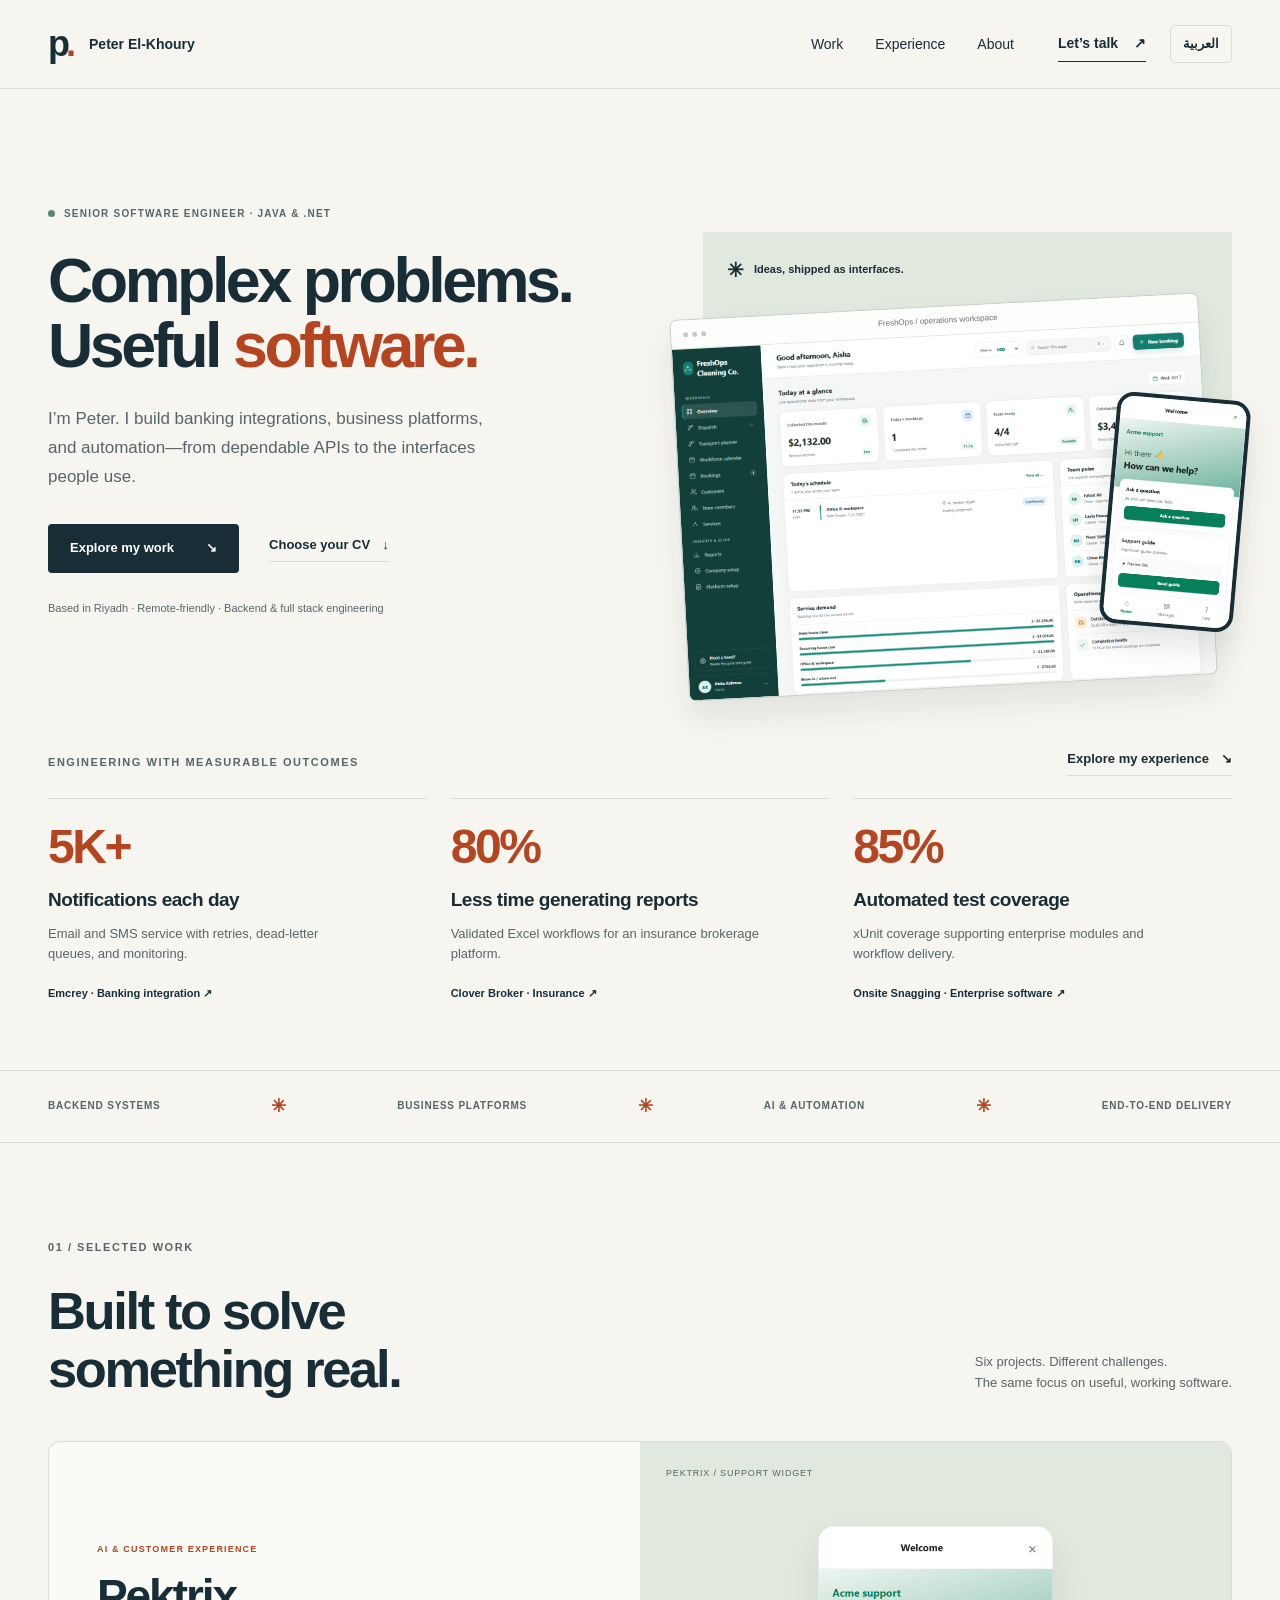
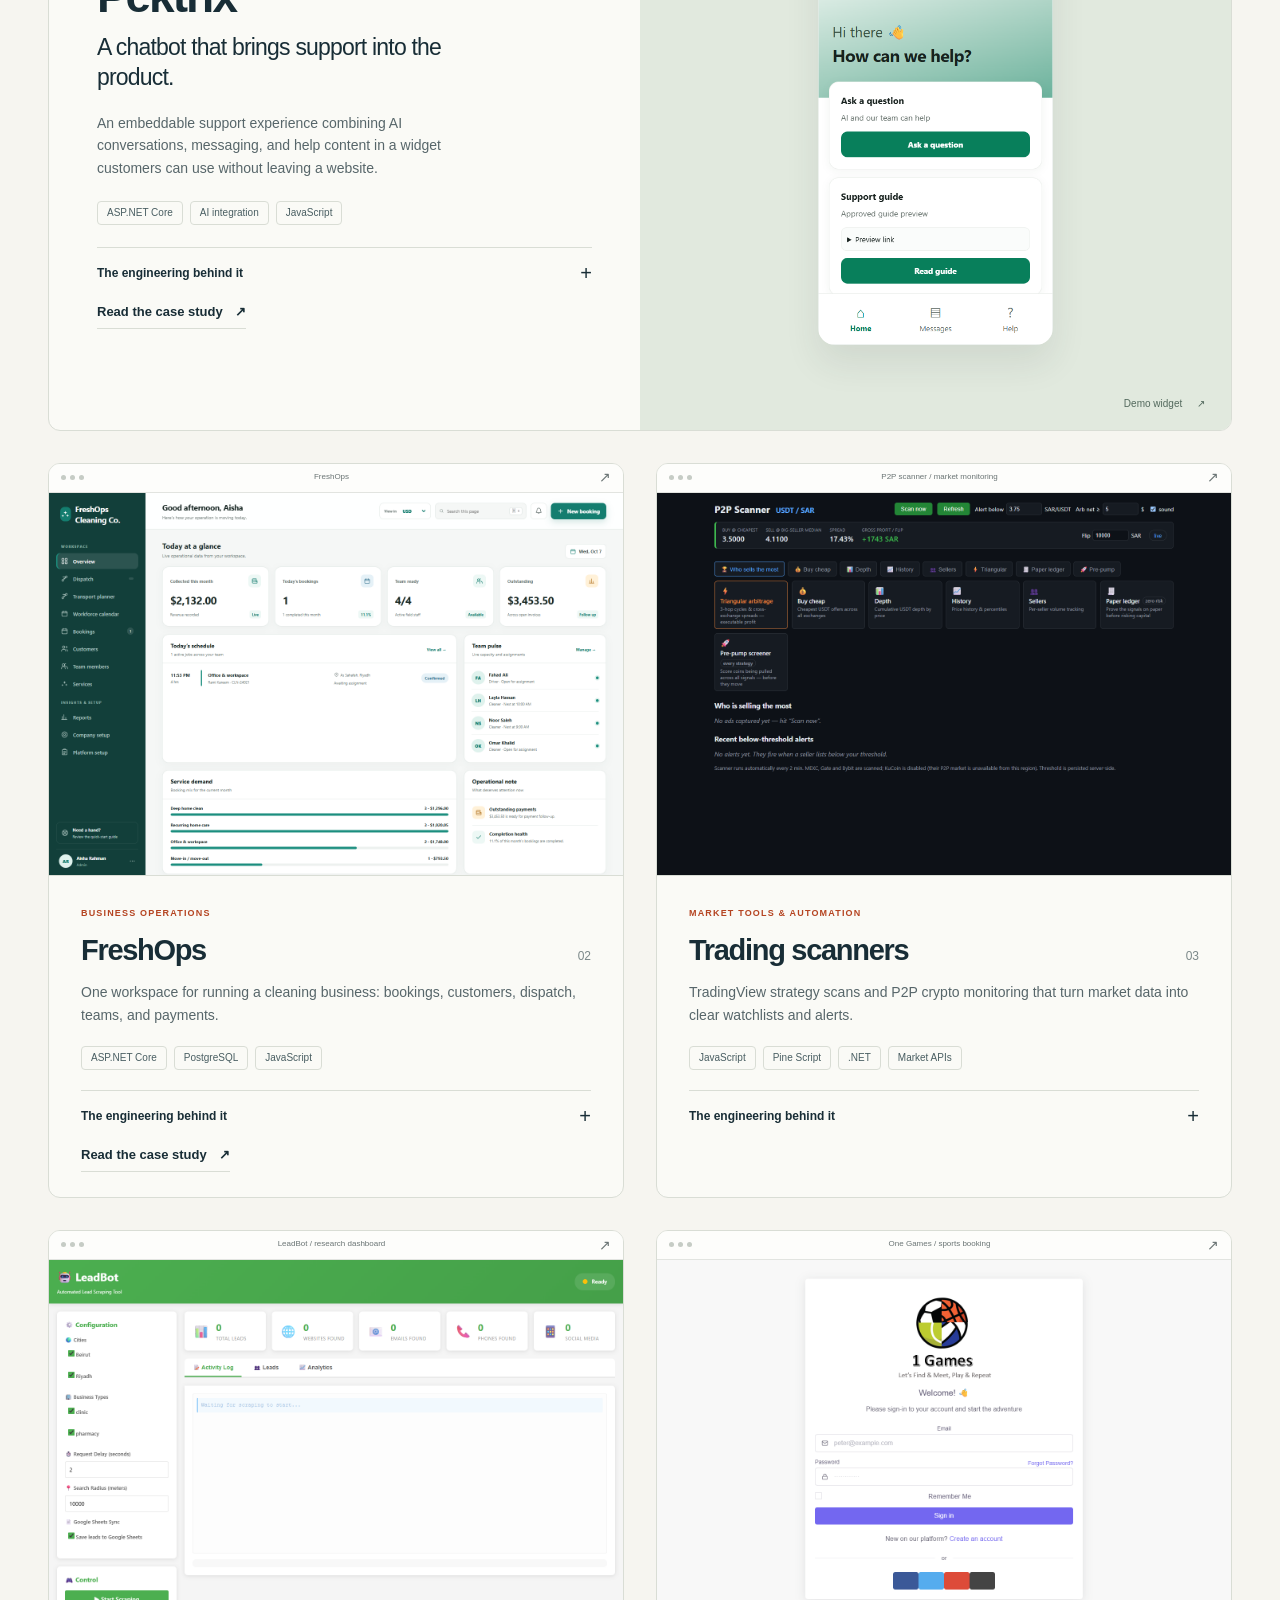
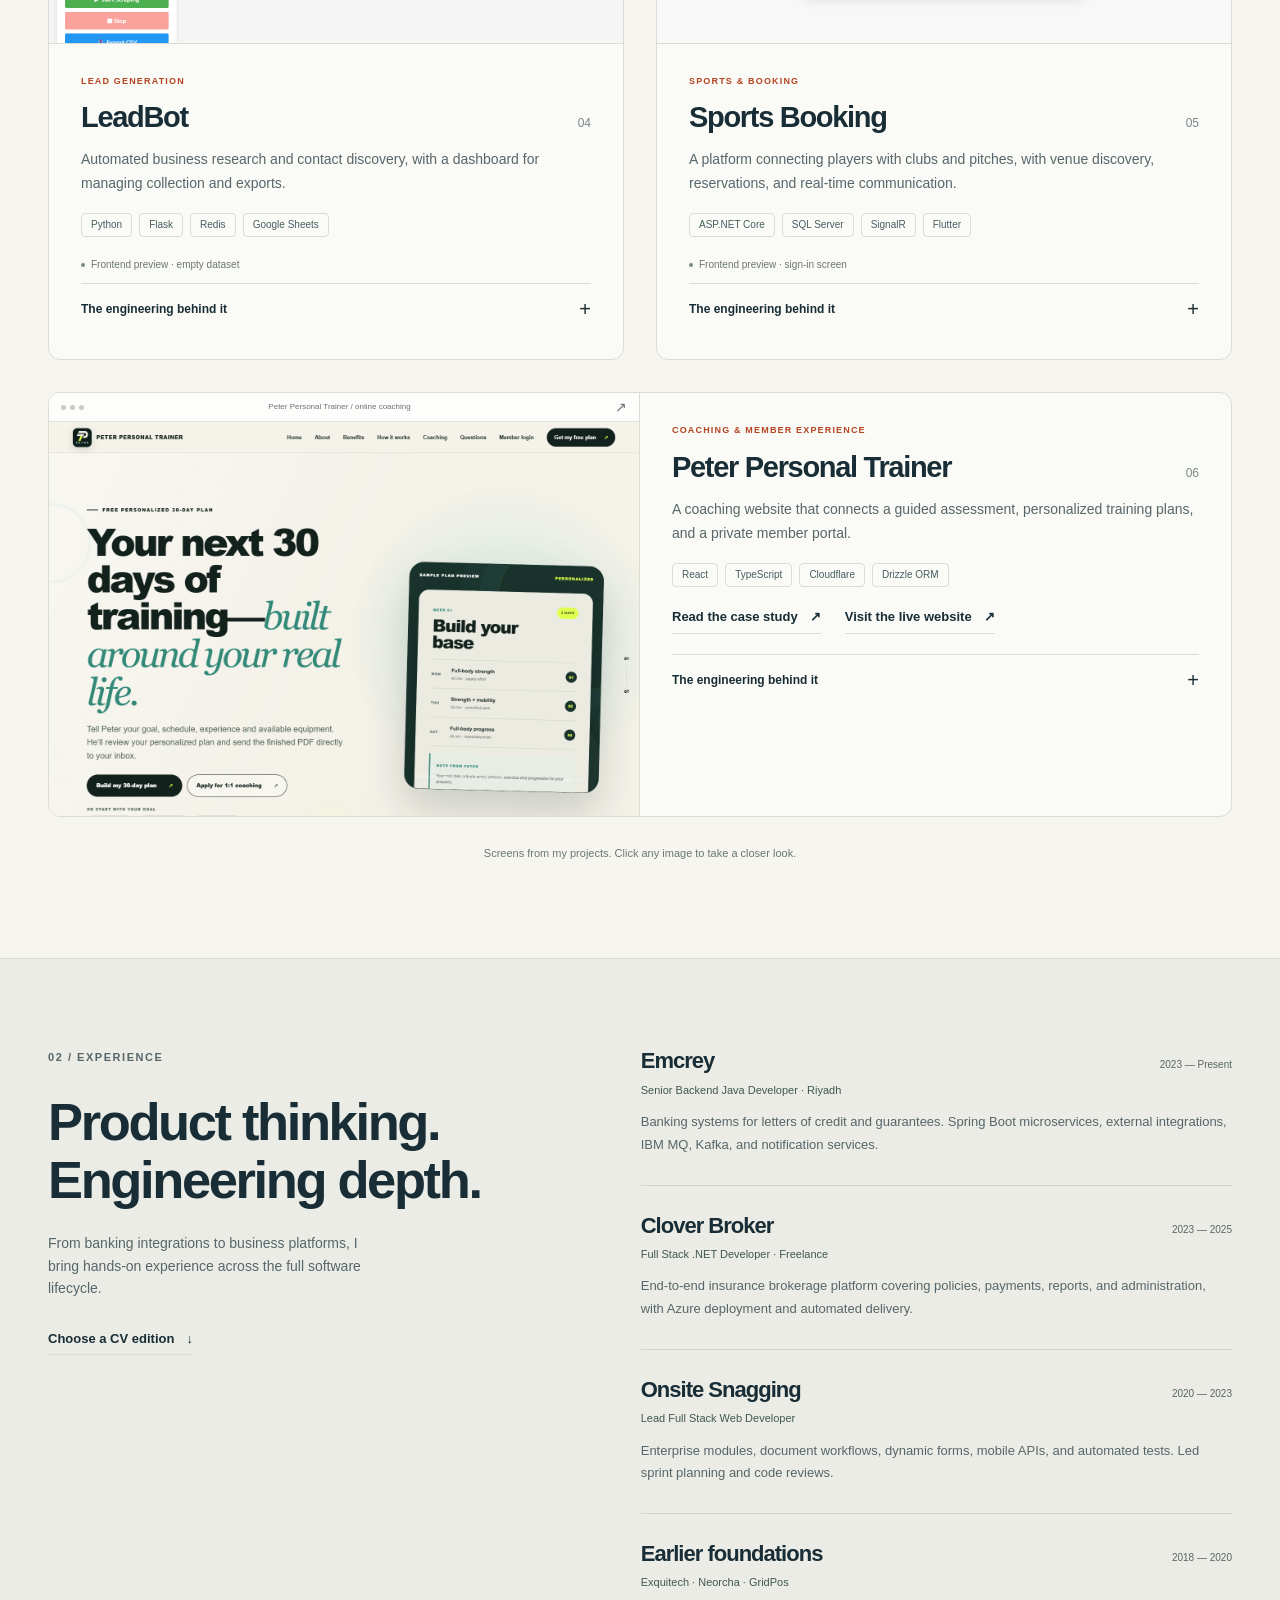
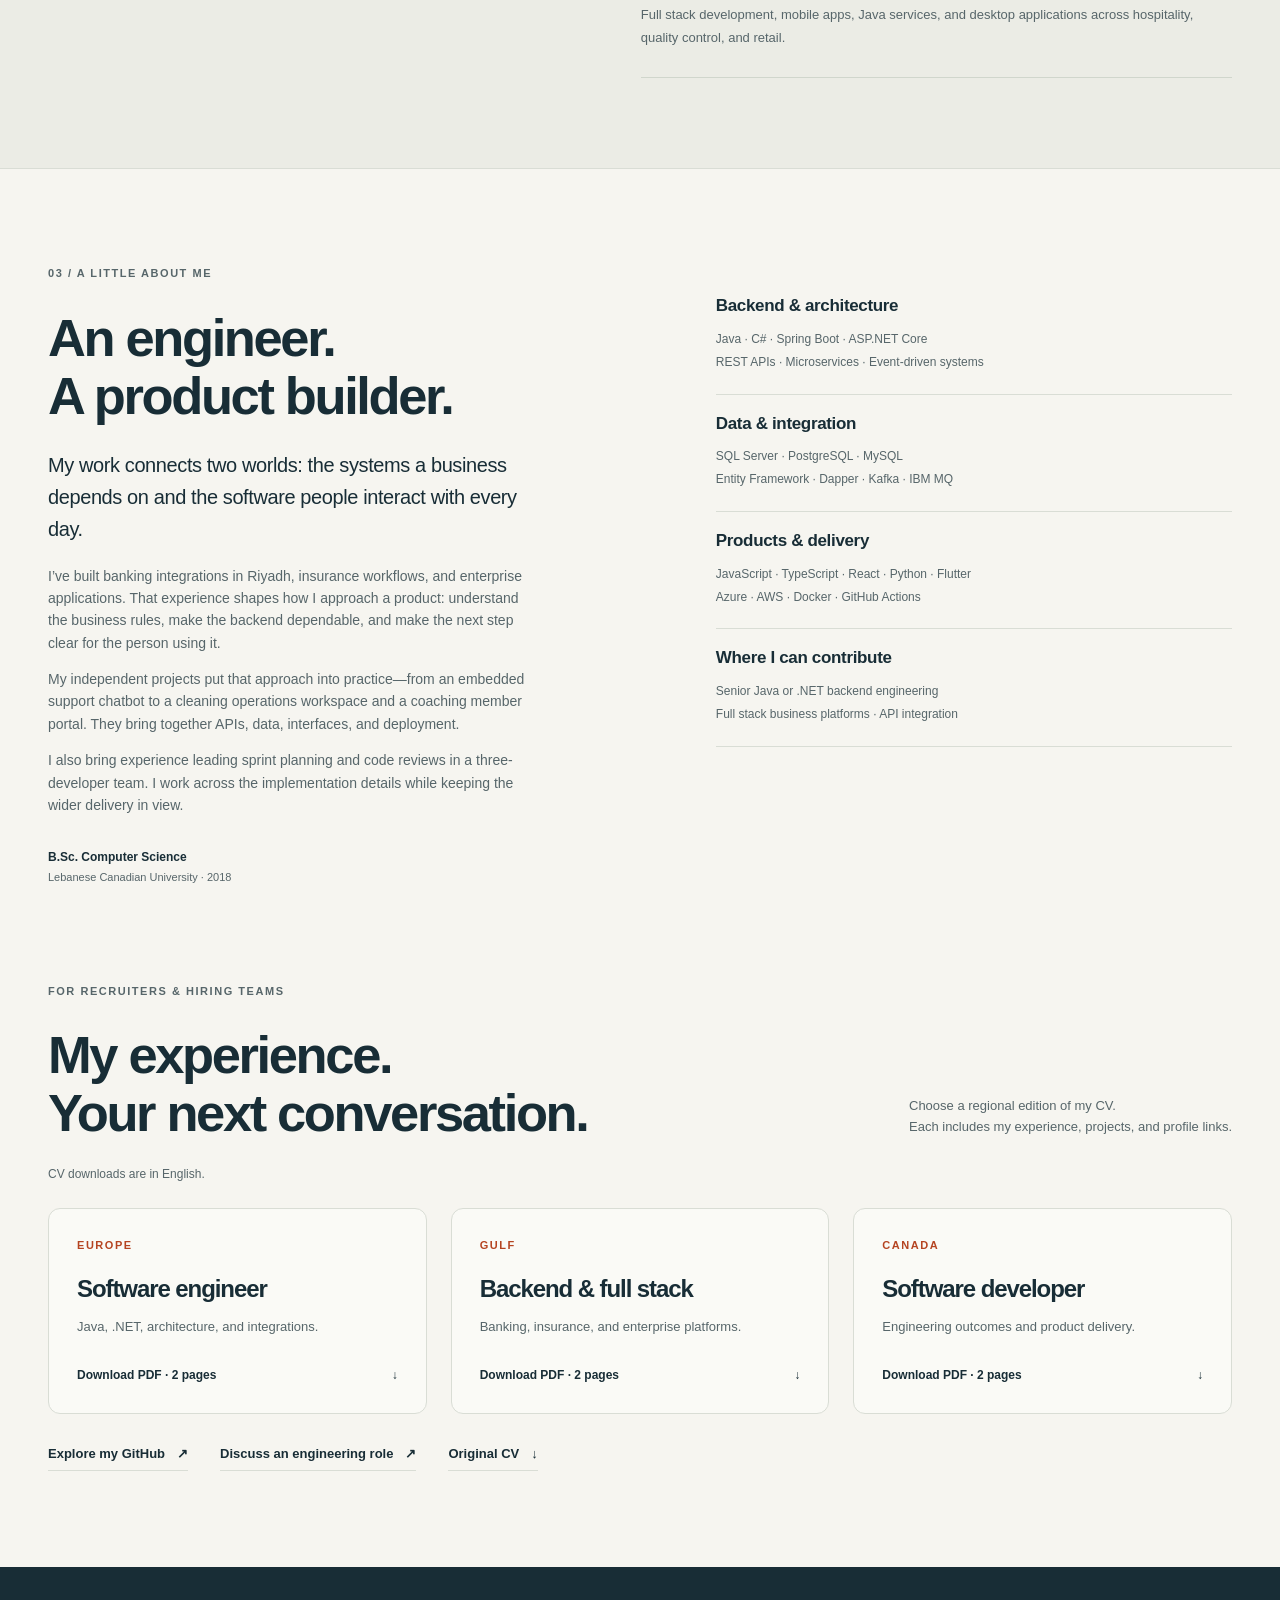
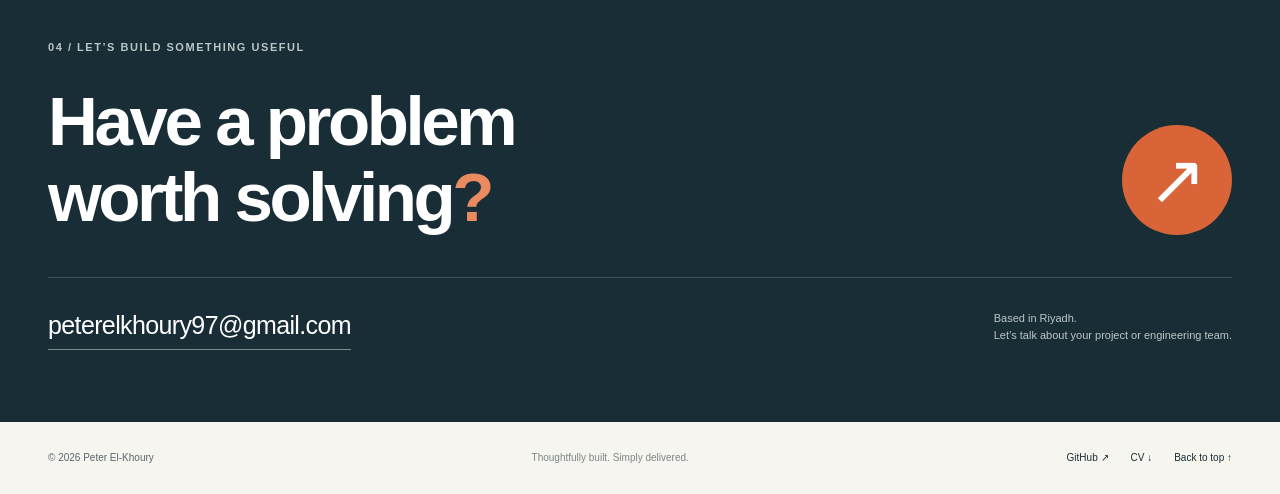
==== commit 72006d94: "feat: add Arabic and English language selection" ====
--- a/index.html
+++ b/index.html
@@ -13,17 +13,21 @@
   <meta property="og:image:alt" content="FreshOps operations platform built by Peter El-Khoury">
   <meta property="og:type" content="website">
   <title>Peter El-Khoury — Senior Software Engineer | Java &amp; .NET</title>
+  <link rel="alternate" hreflang="en" href="https://peterkhoury97.github.io/peterelkhoury.github.io/">
+  <link rel="alternate" hreflang="ar" href="https://peterkhoury97.github.io/peterelkhoury.github.io/ar/">
+  <link rel="alternate" hreflang="x-default" href="https://peterkhoury97.github.io/peterelkhoury.github.io/">
+  <script src="language.js?v=20261011-1"></script>
   <link rel="icon" href="assets/favicon.svg" type="image/svg+xml">
-  <link rel="stylesheet" href="styles.css?v=20261009-1">
+  <link rel="stylesheet" href="styles.css?v=20261011-1">
   <script type="application/ld+json">{"@context":"https://schema.org","@type":"Person","name":"Peter El-Khoury","url":"https://peterkhoury97.github.io/peterelkhoury.github.io/","jobTitle":"Senior Software Engineer","sameAs":["https://github.com/peterkhoury97"],"knowsAbout":["Java","C#","Spring Boot","ASP.NET Core","API design","Business platforms"]}</script>
-  <script src="script.js" defer></script>
+  <script src="script.js?v=20261011-1" defer></script>
 </head>
 <body>
   <a class="skip-link" href="#main">Skip to content</a>
   <header class="site-header">
     <div class="container header-inner">
       <a class="wordmark" href="#" aria-label="Peter El-Khoury, home"><span class="monogram">p<span>.</span></span><span>Peter El-Khoury</span></a>
-      <button class="menu-toggle" type="button" aria-expanded="false" aria-controls="navigation" hidden>Menu <span aria-hidden="true">☰</span></button>
+      <div class="header-controls"><a class="language-link" href="ar/index.html?lang=ar" lang="ar" hreflang="ar" aria-label="عرض هذه الصفحة باللغة العربية">العربية</a><button class="menu-toggle" type="button" aria-expanded="false" aria-controls="navigation" hidden>Menu <span aria-hidden="true">☰</span></button></div>
       <nav id="navigation" aria-label="Main navigation">
         <a href="#work">Work</a><a href="#experience">Experience</a><a href="#about">About</a>
         <a class="nav-contact" href="#contact">Let’s talk <span aria-hidden="true">↗</span></a>
@@ -103,6 +107,7 @@
 
     <section class="cv-section container" id="cv" aria-labelledby="cv-title">
       <div class="section-heading"><div><p class="eyebrow">For recruiters &amp; hiring teams</p><h2 id="cv-title">My experience.<br>Your next conversation.</h2></div><p>Choose a regional edition of my CV.<br>Each includes my experience, projects, and profile links.</p></div>
+      <p class="cv-language-note">CV downloads are in English.</p>
       <div class="cv-grid">
         <a class="cv-card" href="assets/Peter-El-Khoury-CV-Europe.pdf" download><span class="eyebrow">Europe</span><h3>Software engineer</h3><p>Java, .NET, architecture, and integrations.</p><span class="cv-download">Download PDF · 2 pages <span aria-hidden="true">↓</span></span></a>
         <a class="cv-card" href="assets/Peter-El-Khoury-CV-Gulf.pdf" download><span class="eyebrow">Gulf</span><h3>Backend &amp; full stack</h3><p>Banking, insurance, and enterprise platforms.</p><span class="cv-download">Download PDF · 2 pages <span aria-hidden="true">↓</span></span></a>
--- a/styles.css
+++ b/styles.css
@@ -117,6 +117,36 @@
   gap:24px
 }
 
+.header-controls {
+  display:flex;
+  align-items:center;
+  gap:12px;
+  order:3;
+  flex-shrink:0
+}
+
+.header-inner nav {
+  order:2;
+  margin-inline-start:auto
+}
+
+.language-link {
+  display:inline-flex;
+  align-items:center;
+  justify-content:center;
+  min-height:38px;
+  padding:5px 12px;
+  border:1px solid var(--line);
+  border-radius:5px;
+  font-size:13px;
+  font-weight:600;
+  white-space:nowrap
+}
+
+.language-link:hover {
+  border-color:var(--orange)
+}
+
 .wordmark {
   display:flex;
   align-items:center;
@@ -129,7 +159,9 @@
   font-size:36px;
   letter-spacing:-4px;
   line-height:1;
-  margin-right:4px
+  margin-inline-end:4px;
+  direction:ltr;
+  unicode-bidi:isolate
 }
 
 .monogram span {
@@ -148,14 +180,14 @@
 }
 
 .nav-contact {
-  margin-left:12px;
+  margin-inline-start:12px;
   font-weight:700;
   border-bottom:1px solid var(--ink);
   padding-block:6px
 }
 
 .nav-contact span {
-  margin-left:12px
+  margin-inline-start:12px
 }
 
 .menu-toggle {
@@ -462,6 +494,12 @@
   margin-top:30px
 }
 
+.cv-language-note {
+  font-size:12px;
+  margin-top:-20px;
+  margin-bottom:24px
+}
+
 .project-actions {
   display:flex;
   flex-wrap:wrap;
@@ -568,7 +606,7 @@
 }
 
 .case-story ul {
-  padding-left:21px;
+  padding-inline-start:21px;
   color:var(--muted)
 }
 
@@ -1294,6 +1332,23 @@
     flex-wrap:wrap;
     gap:0
   }
+  .header-controls {
+    order:2;
+    gap:8px
+  }
+  .header-inner nav {
+    order:3;
+    margin-inline-start:0
+  }
+  .language-link {
+    min-height:36px;
+    padding:5px 8px;
+    font-size:12px
+  }
+  .menu-toggle {
+    padding:8px;
+    font-size:12px
+  }
   .wordmark {
     font-size:12px
   }
@@ -1302,7 +1357,7 @@
   }
   .js .menu-toggle:not([hidden]) {
     display:flex;
-    gap:12px;
+    gap:6px;
     align-items:center
   }
   nav {
@@ -1555,6 +1610,10 @@
 }
 
 @media(max-width:420px) {
+  .wordmark {
+    gap:8px;
+    font-size:11px
+  }
   .hero-visual {
     height:275px
   }
@@ -1619,3 +1678,54 @@
     animation:none!important
   }
 }
+
+/* Keep Arabic text connected and mixed Latin names in their natural order. */
+html[dir="rtl"] body {
+  font-family:Tahoma,Arial,sans-serif
+}
+
+html[dir="rtl"] h1,html[dir="rtl"] h2,html[dir="rtl"] h3,
+html[dir="rtl"] .eyebrow,html[dir="rtl"] .project-category,
+html[dir="rtl"] .case-facts dt,html[dir="rtl"] .expertise-strip .container {
+  letter-spacing:0;
+  text-transform:none
+}
+
+html[dir="rtl"] .hero h1 {
+  line-height:1.3
+}
+
+html[dir="rtl"] .impact-number {
+  text-align:right
+}
+
+.tags li {
+  unicode-bidi:isolate
+}
+
+.email-link,.window-bar,.hero-visual {
+  direction:ltr;
+  unicode-bidi:isolate
+}
+
+html[dir="rtl"] .visual-label {
+  direction:rtl
+}
+
+html[dir="rtl"] .text-link>span[aria-hidden],
+html[dir="rtl"] .button>span[aria-hidden] {
+  transform:scaleX(-1)
+}
+
+html[dir="rtl"] .footer {
+  flex-wrap:wrap
+}
+
+@media(max-width:1050px) and (min-width:761px) {
+  .header-inner {
+    gap:16px
+  }
+  .header-inner nav {
+    gap:20px
+  }
+}
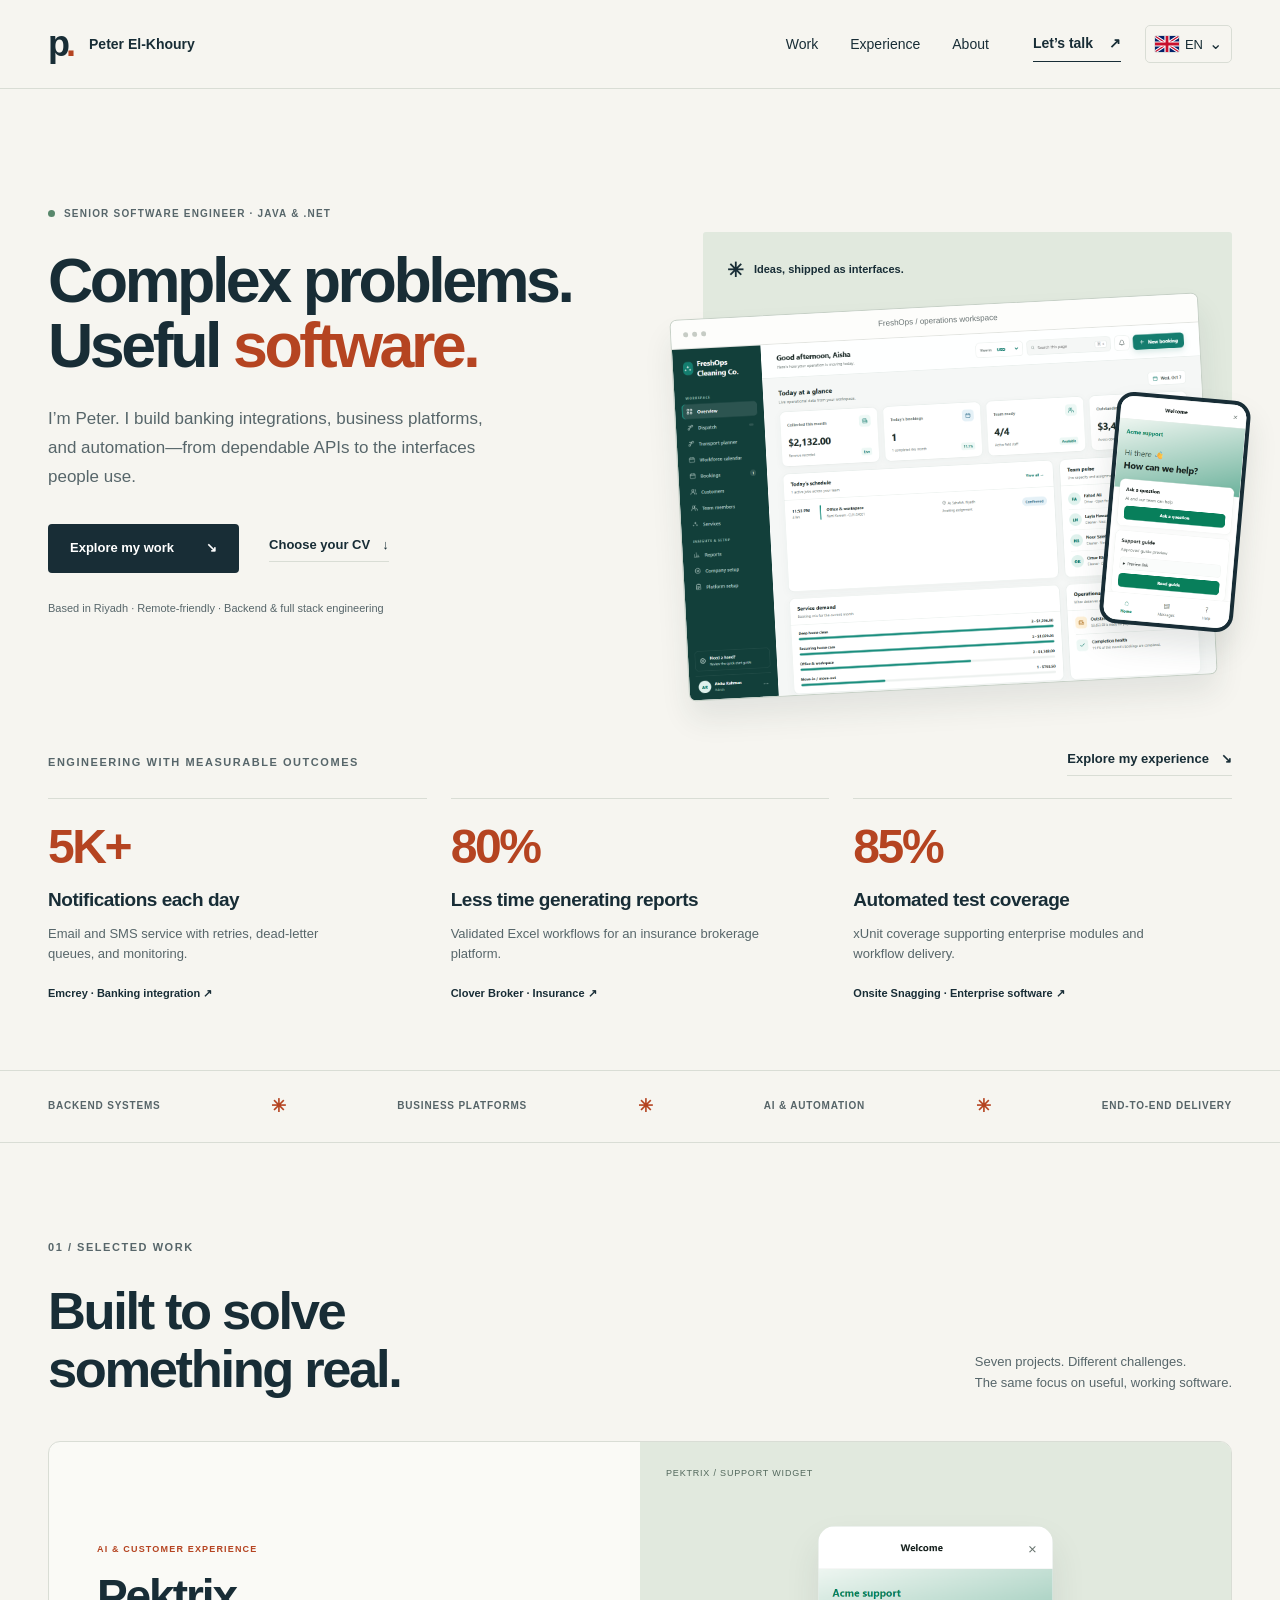
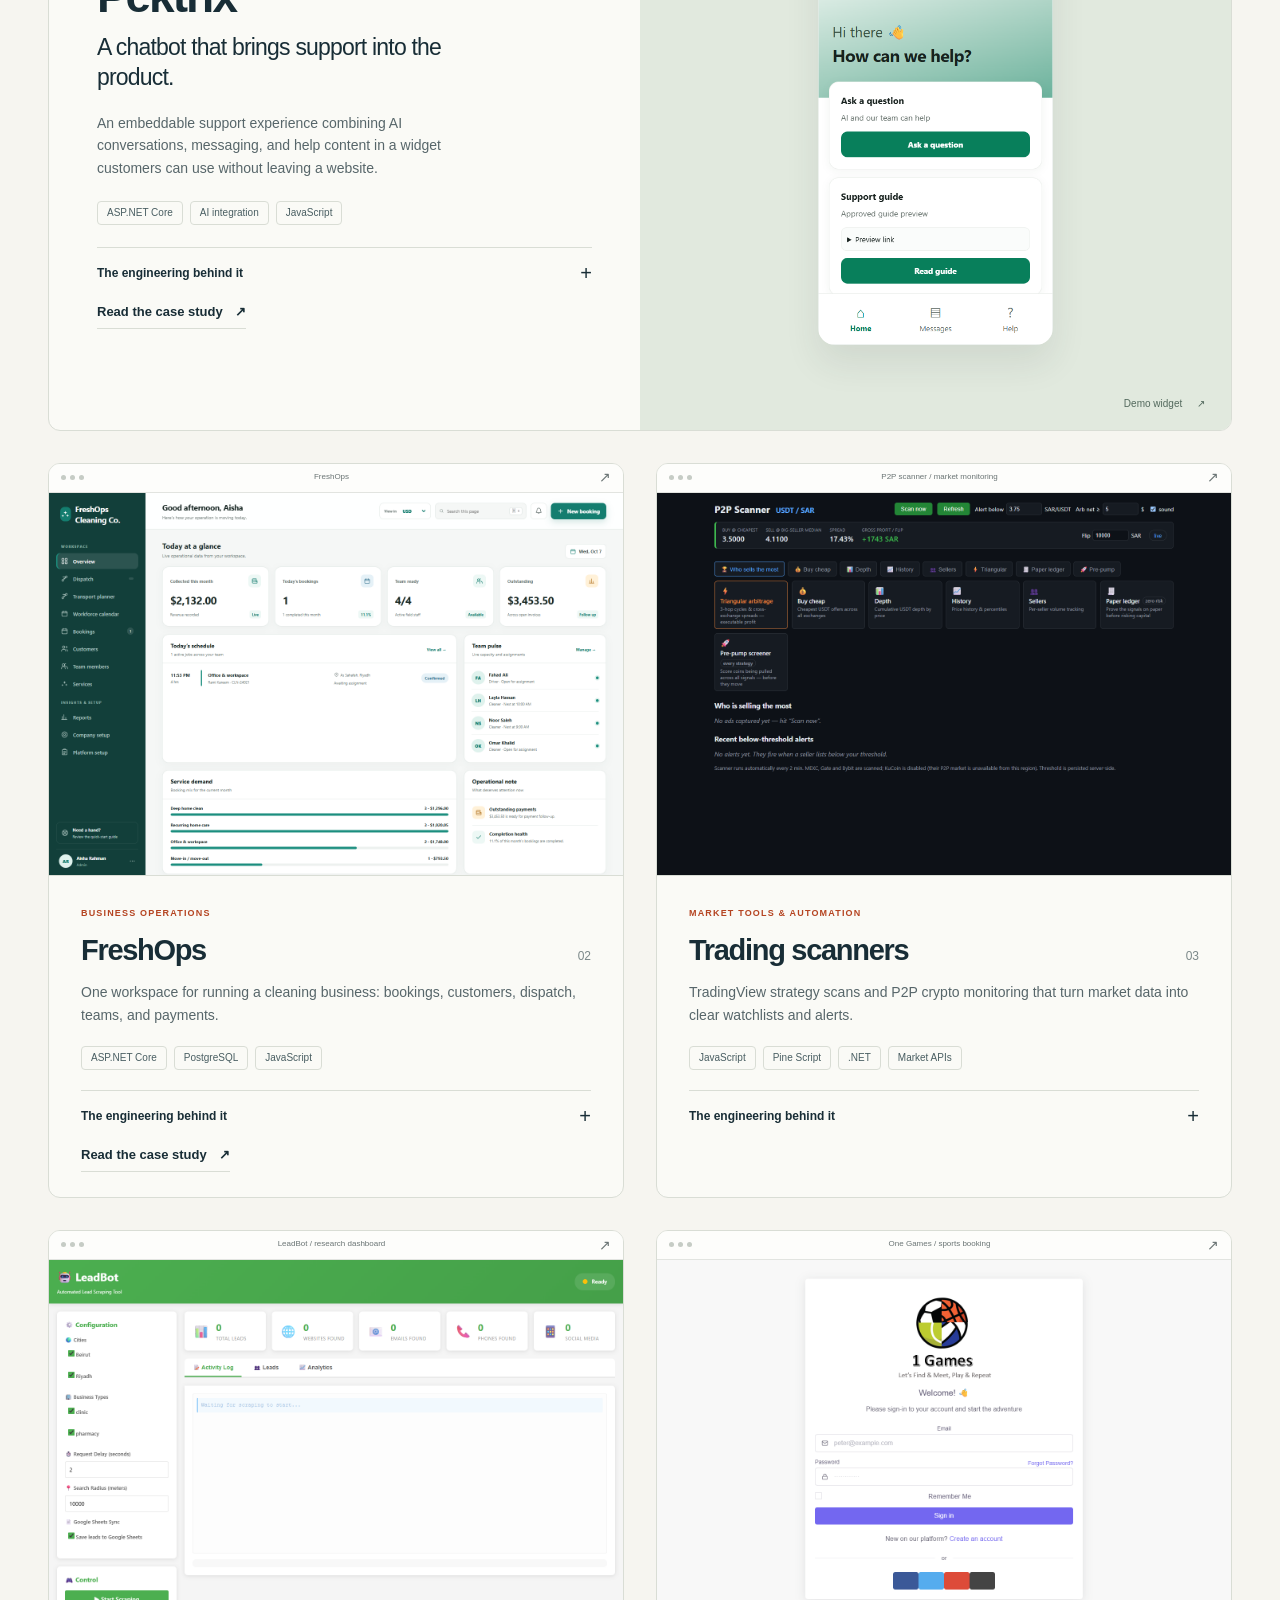
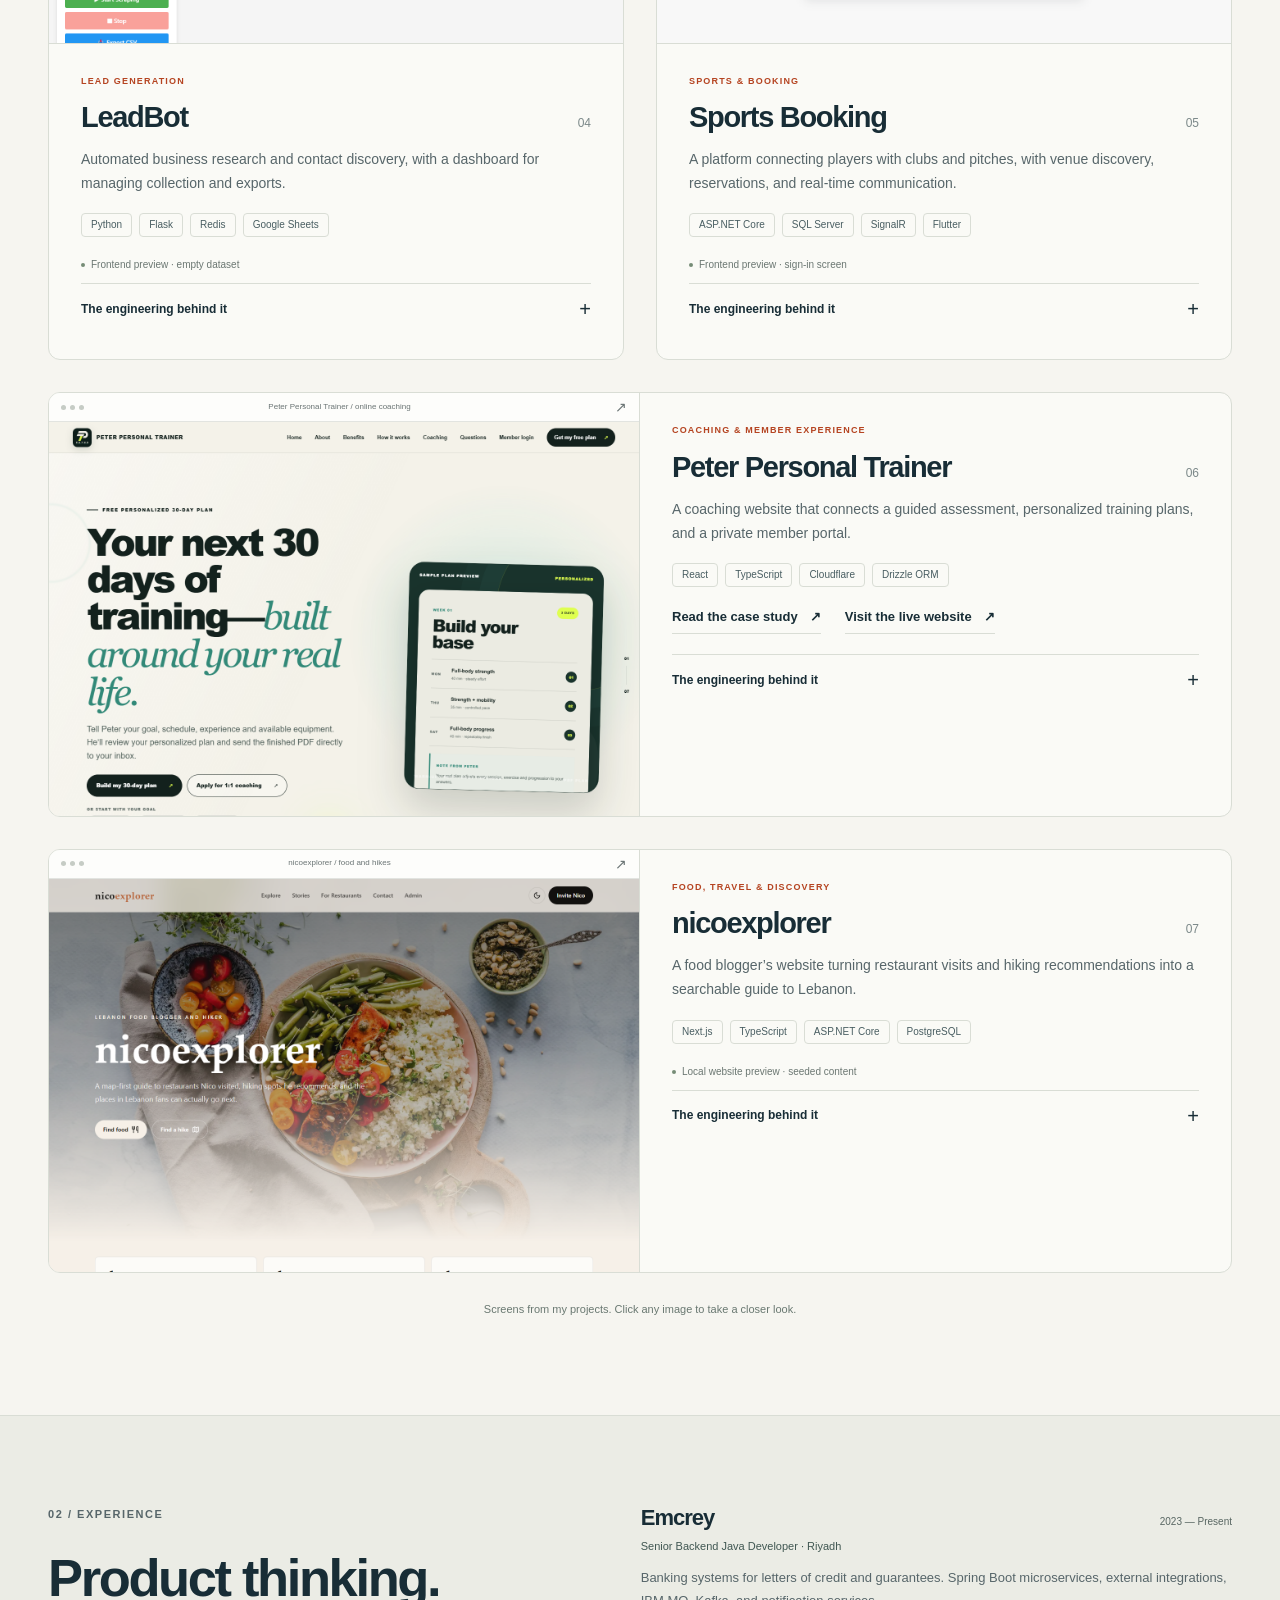
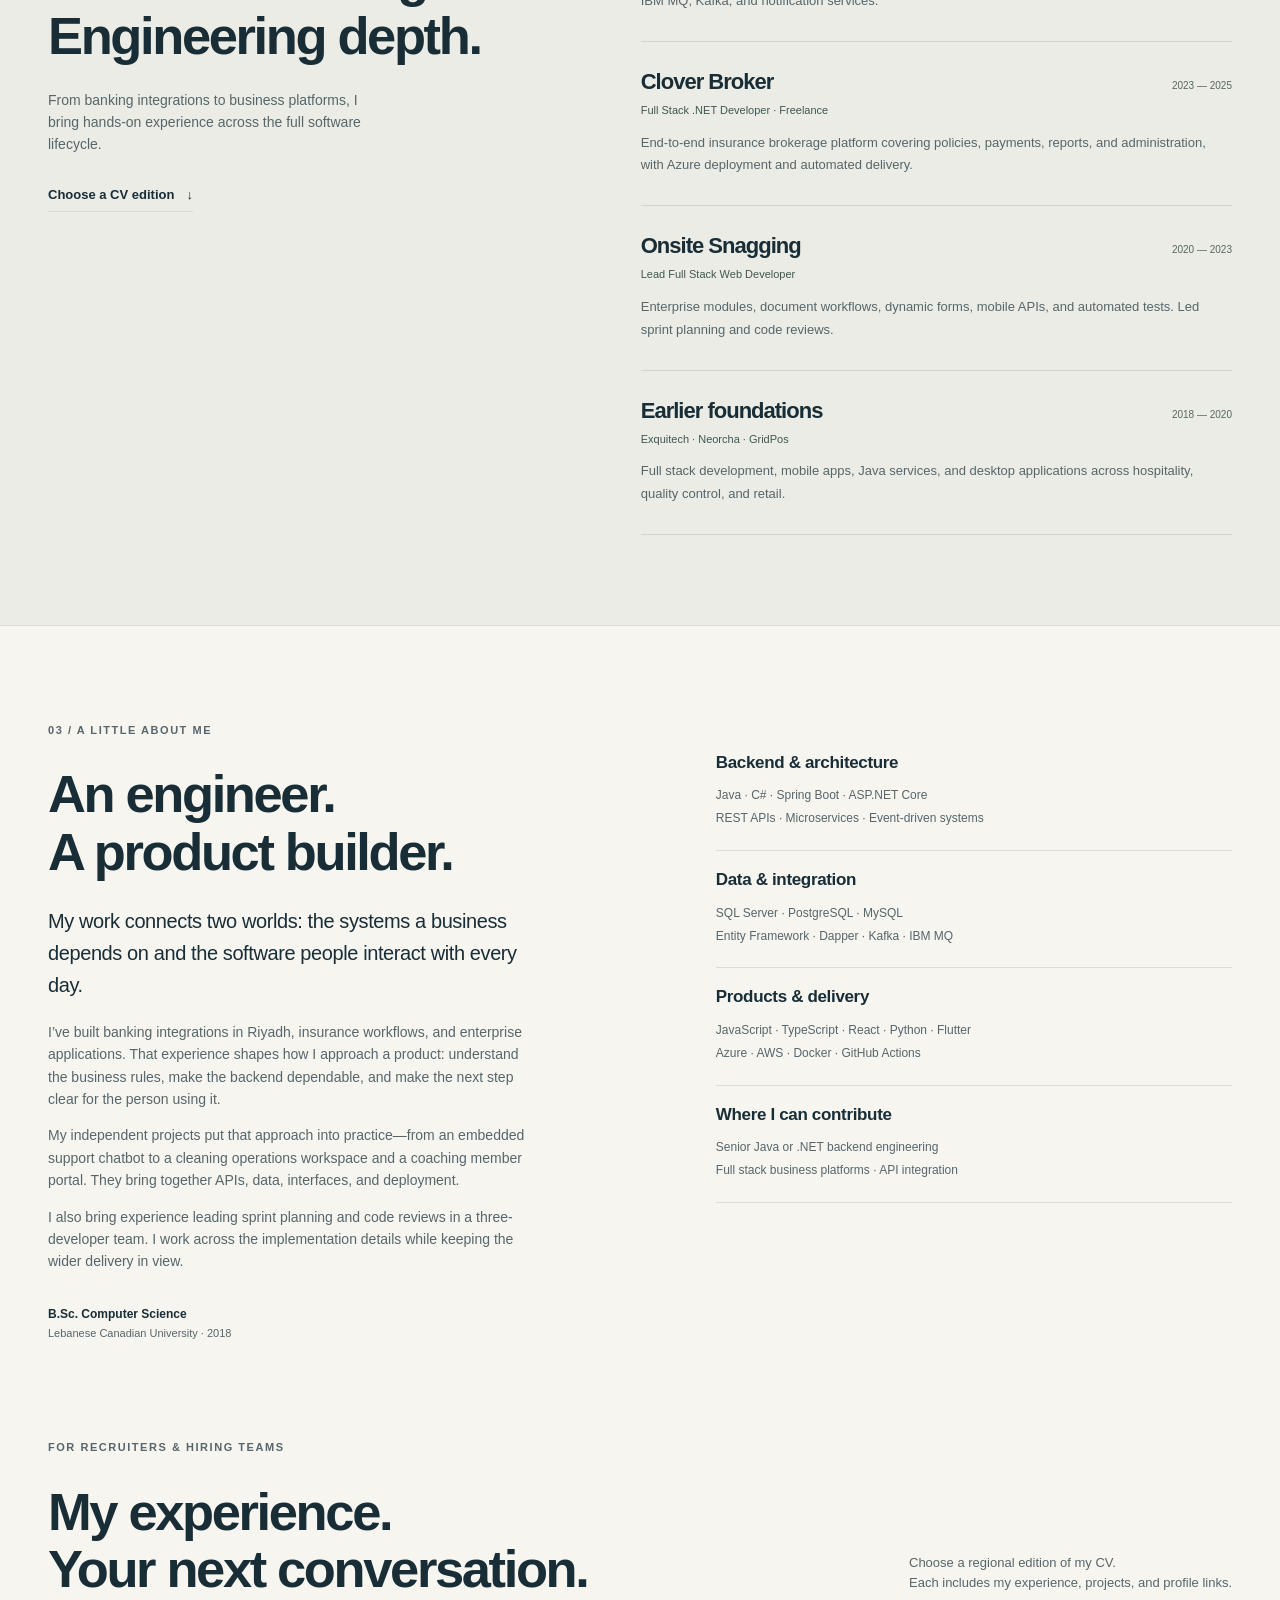
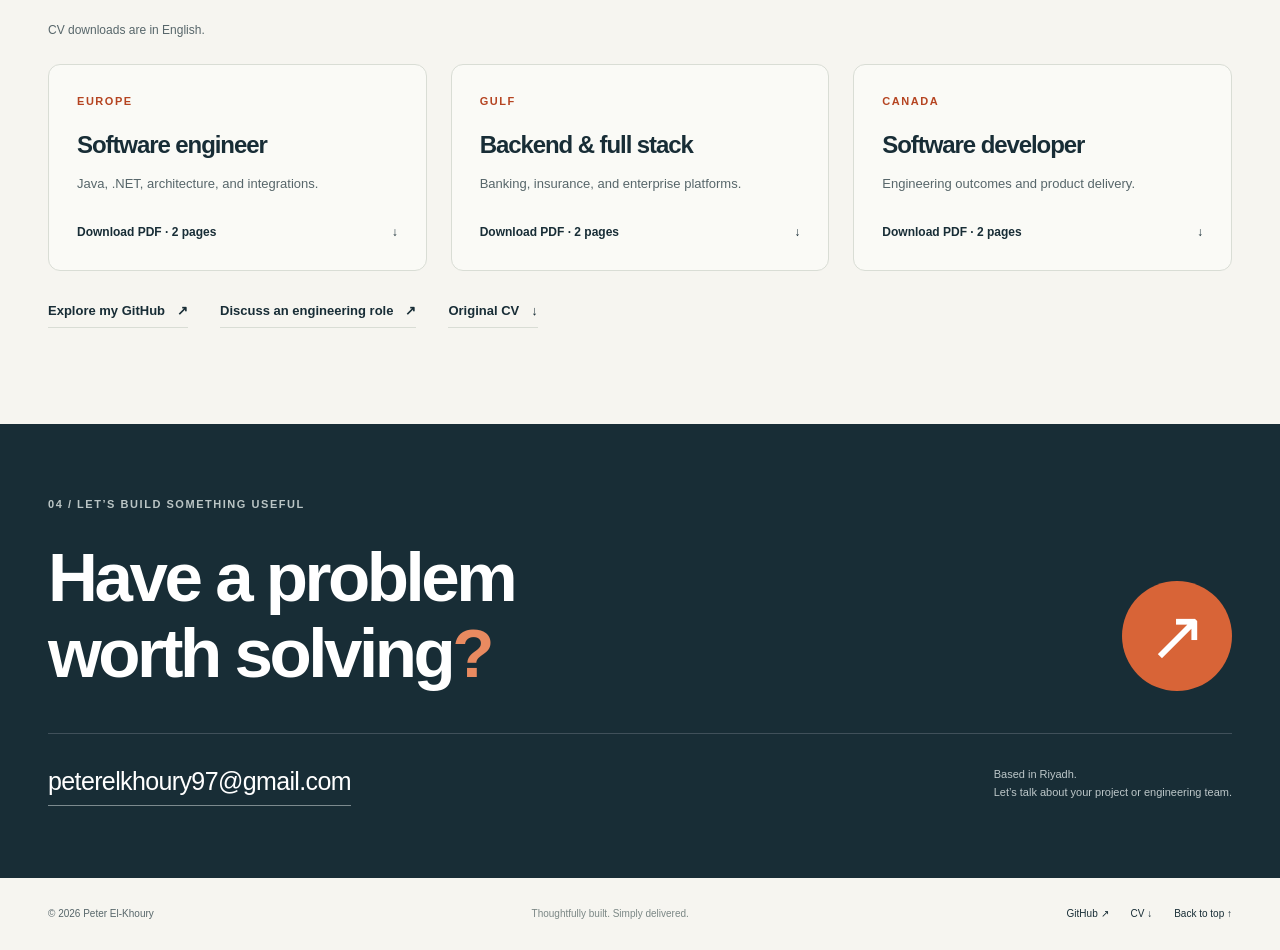
==== commit 501a5859: "feat: add French, language flags and nicoexplorer project" ====
--- a/index.html
+++ b/index.html
@@ -15,19 +15,20 @@
   <title>Peter El-Khoury — Senior Software Engineer | Java &amp; .NET</title>
   <link rel="alternate" hreflang="en" href="https://peterkhoury97.github.io/peterelkhoury.github.io/">
   <link rel="alternate" hreflang="ar" href="https://peterkhoury97.github.io/peterelkhoury.github.io/ar/">
+  <link rel="alternate" hreflang="fr" href="https://peterkhoury97.github.io/peterelkhoury.github.io/fr/">
   <link rel="alternate" hreflang="x-default" href="https://peterkhoury97.github.io/peterelkhoury.github.io/">
-  <script src="language.js?v=20261011-1"></script>
+  <script src="language.js?v=20261012-1"></script>
   <link rel="icon" href="assets/favicon.svg" type="image/svg+xml">
-  <link rel="stylesheet" href="styles.css?v=20261011-1">
+  <link rel="stylesheet" href="styles.css?v=20261012-1">
   <script type="application/ld+json">{"@context":"https://schema.org","@type":"Person","name":"Peter El-Khoury","url":"https://peterkhoury97.github.io/peterelkhoury.github.io/","jobTitle":"Senior Software Engineer","sameAs":["https://github.com/peterkhoury97"],"knowsAbout":["Java","C#","Spring Boot","ASP.NET Core","API design","Business platforms"]}</script>
-  <script src="script.js?v=20261011-1" defer></script>
+  <script src="script.js?v=20261012-1" defer></script>
 </head>
 <body>
   <a class="skip-link" href="#main">Skip to content</a>
   <header class="site-header">
     <div class="container header-inner">
       <a class="wordmark" href="#" aria-label="Peter El-Khoury, home"><span class="monogram">p<span>.</span></span><span>Peter El-Khoury</span></a>
-      <div class="header-controls"><a class="language-link" href="ar/index.html?lang=ar" lang="ar" hreflang="ar" aria-label="عرض هذه الصفحة باللغة العربية">العربية</a><button class="menu-toggle" type="button" aria-expanded="false" aria-controls="navigation" hidden>Menu <span aria-hidden="true">☰</span></button></div>
+      <div class="header-controls"><details class="language-picker"><summary aria-label="Choose language: English"><img class="language-flag" src="assets/flags/en.svg" width="24" height="16" alt="" aria-hidden="true"><span class="language-code" aria-hidden="true">EN</span><span class="language-chevron" aria-hidden="true">⌄</span></summary><ul aria-label="Choose language"><li><a class="language-link" href="index.html?lang=en" lang="en" hreflang="en" aria-current="page"><img class="language-flag" src="assets/flags/en.svg" width="24" height="16" alt="" aria-hidden="true"><span dir="auto">English</span></a></li><li><a class="language-link" href="ar/index.html?lang=ar" lang="ar" hreflang="ar"><img class="language-flag" src="assets/flags/ar.svg" width="24" height="16" alt="" aria-hidden="true"><span dir="auto">العربية</span></a></li><li><a class="language-link" href="fr/index.html?lang=fr" lang="fr" hreflang="fr"><img class="language-flag" src="assets/flags/fr.svg" width="24" height="16" alt="" aria-hidden="true"><span dir="auto">Français</span></a></li></ul></details><button class="menu-toggle" type="button" aria-expanded="false" aria-controls="navigation" hidden>Menu <span aria-hidden="true">☰</span></button></div>
       <nav id="navigation" aria-label="Main navigation">
         <a href="#work">Work</a><a href="#experience">Experience</a><a href="#about">About</a>
         <a class="nav-contact" href="#contact">Let’s talk <span aria-hidden="true">↗</span></a>
@@ -60,7 +61,7 @@
     <div class="expertise-strip"><div class="container"><span>BACKEND SYSTEMS</span><span aria-hidden="true">✳</span><span>BUSINESS PLATFORMS</span><span aria-hidden="true">✳</span><span>AI &amp; AUTOMATION</span><span aria-hidden="true">✳</span><span>END-TO-END DELIVERY</span></div></div>
 
     <section class="section container" id="work" aria-labelledby="work-title">
-      <div class="section-heading"><div><p class="eyebrow">01 / Selected work</p><h2 id="work-title">Built to solve<br>something real.</h2></div><p>Six projects. Different challenges.<br>The same focus on useful, working software.</p></div>
+      <div class="section-heading"><div><p class="eyebrow">01 / Selected work</p><h2 id="work-title">Built to solve<br>something real.</h2></div><p>Seven projects. Different challenges.<br>The same focus on useful, working software.</p></div>
       <article class="featured-project" id="pektrix">
         <div class="featured-copy"><p class="project-category">AI &amp; CUSTOMER EXPERIENCE</p><h3>Pektrix</h3><p class="project-subtitle">A chatbot that brings support into the product.</p><p>An embeddable support experience combining AI conversations, messaging, and help content in a widget customers can use without leaving a website.</p><ul class="tags" aria-label="Pektrix technologies"><li>ASP.NET Core</li><li>AI integration</li><li>JavaScript</li></ul>
           <details><summary>The engineering behind it <span aria-hidden="true">+</span></summary><div class="project-detail"><p><strong>What I built.</strong> The web application, backend services, and embedded widget experience, including tenant-aware configuration and conversational workflows.</p><p><strong>Product focus.</strong> Bring AI and human support into one accessible interface, with responsive layouts and English/Arabic widget support.</p></div></details>
@@ -89,6 +90,10 @@
         <article class="project-card project-card-wide" id="personal-trainer">
           <a class="screenshot-link project-image" href="assets/images/personal-trainer.png" data-title="Peter Personal Trainer" data-caption="Live public website homepage captured on 8 October 2026. The illustrated training schedule is the site's sample plan." aria-label="Enlarge Peter Personal Trainer screenshot"><div class="window-bar"><i></i><i></i><i></i><span>Peter Personal Trainer / online coaching</span><b aria-hidden="true">↗</b></div><img src="assets/images/personal-trainer.png" width="1440" height="960" alt="Peter Personal Trainer homepage with a personalized 30-day training plan and sample workout schedule" loading="lazy"></a>
           <div class="project-copy"><p class="project-category">COACHING &amp; MEMBER EXPERIENCE</p><div class="project-title"><h3>Peter Personal Trainer</h3><span>06</span></div><p>A coaching website that connects a guided assessment, personalized training plans, and a private member portal.</p><ul class="tags" aria-label="Personal Trainer technologies"><li>React</li><li>TypeScript</li><li>Cloudflare</li><li>Drizzle ORM</li></ul><div class="project-actions"><a class="text-link" href="projects/personal-trainer.html">Read the case study <span aria-hidden="true">↗</span></a><a class="text-link" href="https://form-flow-personal-training.peterkhoury.chatgpt.site/" target="_blank" rel="noopener noreferrer">Visit the live website <span aria-hidden="true">↗</span></a></div><details><summary>The engineering behind it <span aria-hidden="true">+</span></summary><div class="project-detail"><p><strong>What I built.</strong> A responsive coaching website with a validated assessment, local plan-generation engine, branded PDF delivery, and a trainer review and publishing workflow.</p><p><strong>Member experience.</strong> Email-code sign-in, workout logs, daily check-ins, progress charts, and private photo storage, backed by Cloudflare D1, R2, and Drizzle ORM.</p></div></details></div>
+        </article>
+        <article class="project-card project-card-wide" id="nicoexplorer">
+          <a class="screenshot-link project-image" href="assets/images/nicoexplorer.png" data-title="nicoexplorer food and hiking guide" data-caption="Original local homepage preview captured on 11 October 2026. Restaurant and trail entries are seeded content; the imagery comes from the source website." aria-label="Enlarge nicoexplorer screenshot"><div class="window-bar"><i></i><i></i><i></i><span>nicoexplorer / food and hikes</span><b aria-hidden="true">↗</b></div><img src="assets/images/nicoexplorer.png" width="1440" height="960" alt="nicoexplorer homepage with food photography, restaurant discovery and hiking navigation" loading="lazy"></a>
+          <div class="project-copy"><p class="project-category">FOOD, TRAVEL &amp; DISCOVERY</p><div class="project-title"><h3>nicoexplorer</h3><span>07</span></div><p>A food blogger’s website turning restaurant visits and hiking recommendations into a searchable guide to Lebanon.</p><ul class="tags" aria-label="nicoexplorer technologies"><li>Next.js</li><li>TypeScript</li><li>ASP.NET Core</li><li>PostgreSQL</li></ul><p class="preview-label">Local website preview · seeded content</p><details><summary>The engineering behind it <span aria-hidden="true">+</span></summary><div class="project-detail"><p><strong>What I built.</strong> A responsive food and hiking website with searchable directories, coordinate-based maps, place details, Instagram links, and structured restaurant visit requests.</p><p><strong>Product focus.</strong> Make a creator’s recommendations easy to find, and give restaurant owners a clear way to request a visit.</p></div></details></div>
         </article>
       </div>
       <p class="work-note">Screens from my projects. Click any image to take a closer look.</p>
--- a/styles.css
+++ b/styles.css
@@ -130,21 +130,83 @@
   margin-inline-start:auto
 }
 
-.language-link {
+.language-picker {
+  position:relative;
+  margin:0;
+  padding:0;
+  border:0
+}
+
+.language-picker summary {
   display:inline-flex;
   align-items:center;
   justify-content:center;
+  gap:6px;
   min-height:38px;
-  padding:5px 12px;
+  padding:5px 9px;
   border:1px solid var(--line);
   border-radius:5px;
   font-size:13px;
   font-weight:600;
-  white-space:nowrap
-}
-
-.language-link:hover {
+  white-space:nowrap;
+  direction:ltr;
+  list-style:none
+}
+
+.language-picker summary:hover {
   border-color:var(--orange)
+}
+
+.language-picker summary span,.language-picker[open] summary span {
+  font-size:inherit;
+  color:inherit;
+  transform:none
+}
+
+.language-picker summary .language-chevron {
+  font-size:16px;
+  line-height:1
+}
+
+.language-picker ul {
+  position:absolute;
+  inset-inline-end:0;
+  top:calc(100% + 8px);
+  width:180px;
+  margin:0;
+  padding:6px;
+  list-style:none;
+  border:1px solid var(--line);
+  border-radius:8px;
+  background:var(--paper);
+  box-shadow:0 8px 28px #1830391c;
+  z-index:10
+}
+
+.language-link {
+  display:flex;
+  align-items:center;
+  gap:10px;
+  min-height:44px;
+  padding:8px 10px;
+  border-radius:4px;
+  font-size:13px;
+  font-weight:600;
+  direction:ltr
+}
+
+.language-link:hover,.language-link[aria-current="page"] {
+  background:var(--sage)
+}
+
+.language-flag {
+  display:block;
+  width:24px;
+  height:16px;
+  object-fit:cover;
+  border-radius:2px;
+  box-shadow:0 0 0 1px #1830391c;
+  flex:none
 }
 
 .wordmark {
@@ -1340,9 +1402,9 @@
     order:3;
     margin-inline-start:0
   }
-  .language-link {
+  .language-picker summary {
     min-height:36px;
-    padding:5px 8px;
+    padding:5px 6px;
     font-size:12px
   }
   .menu-toggle {
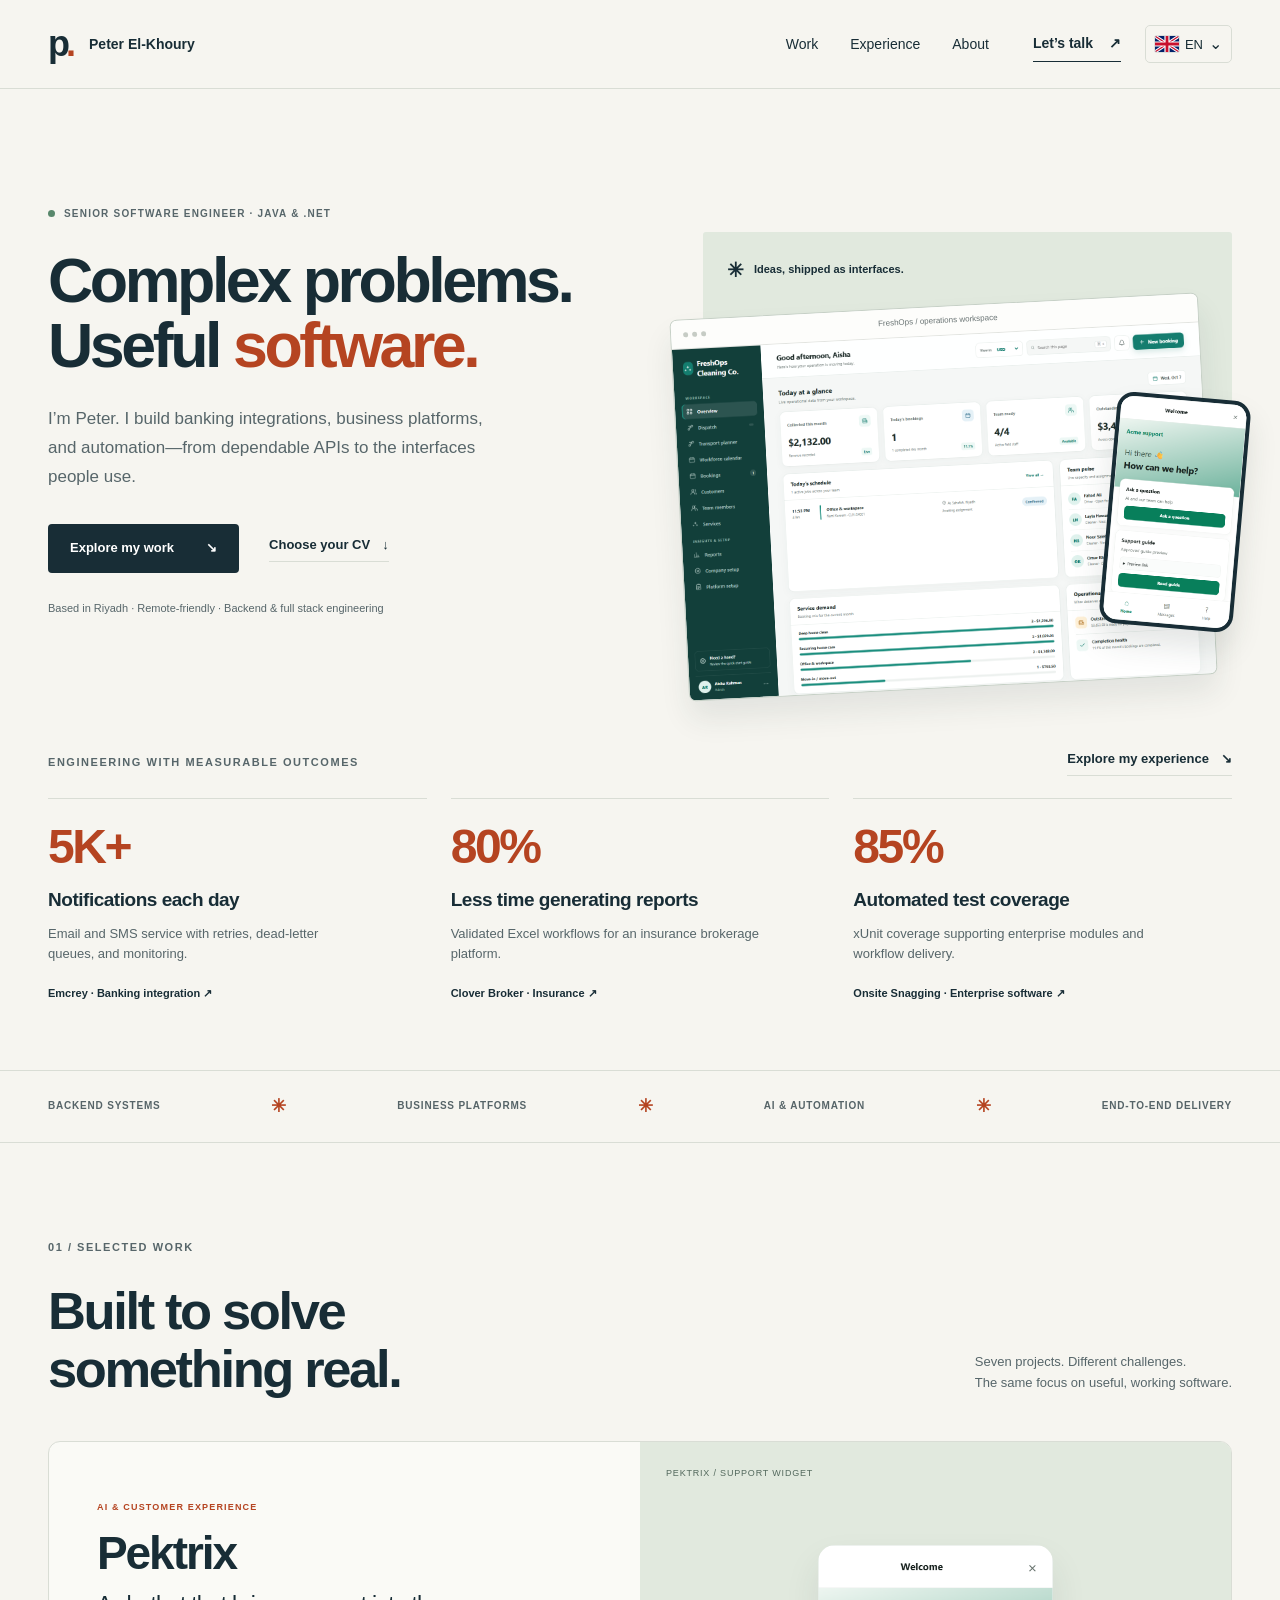
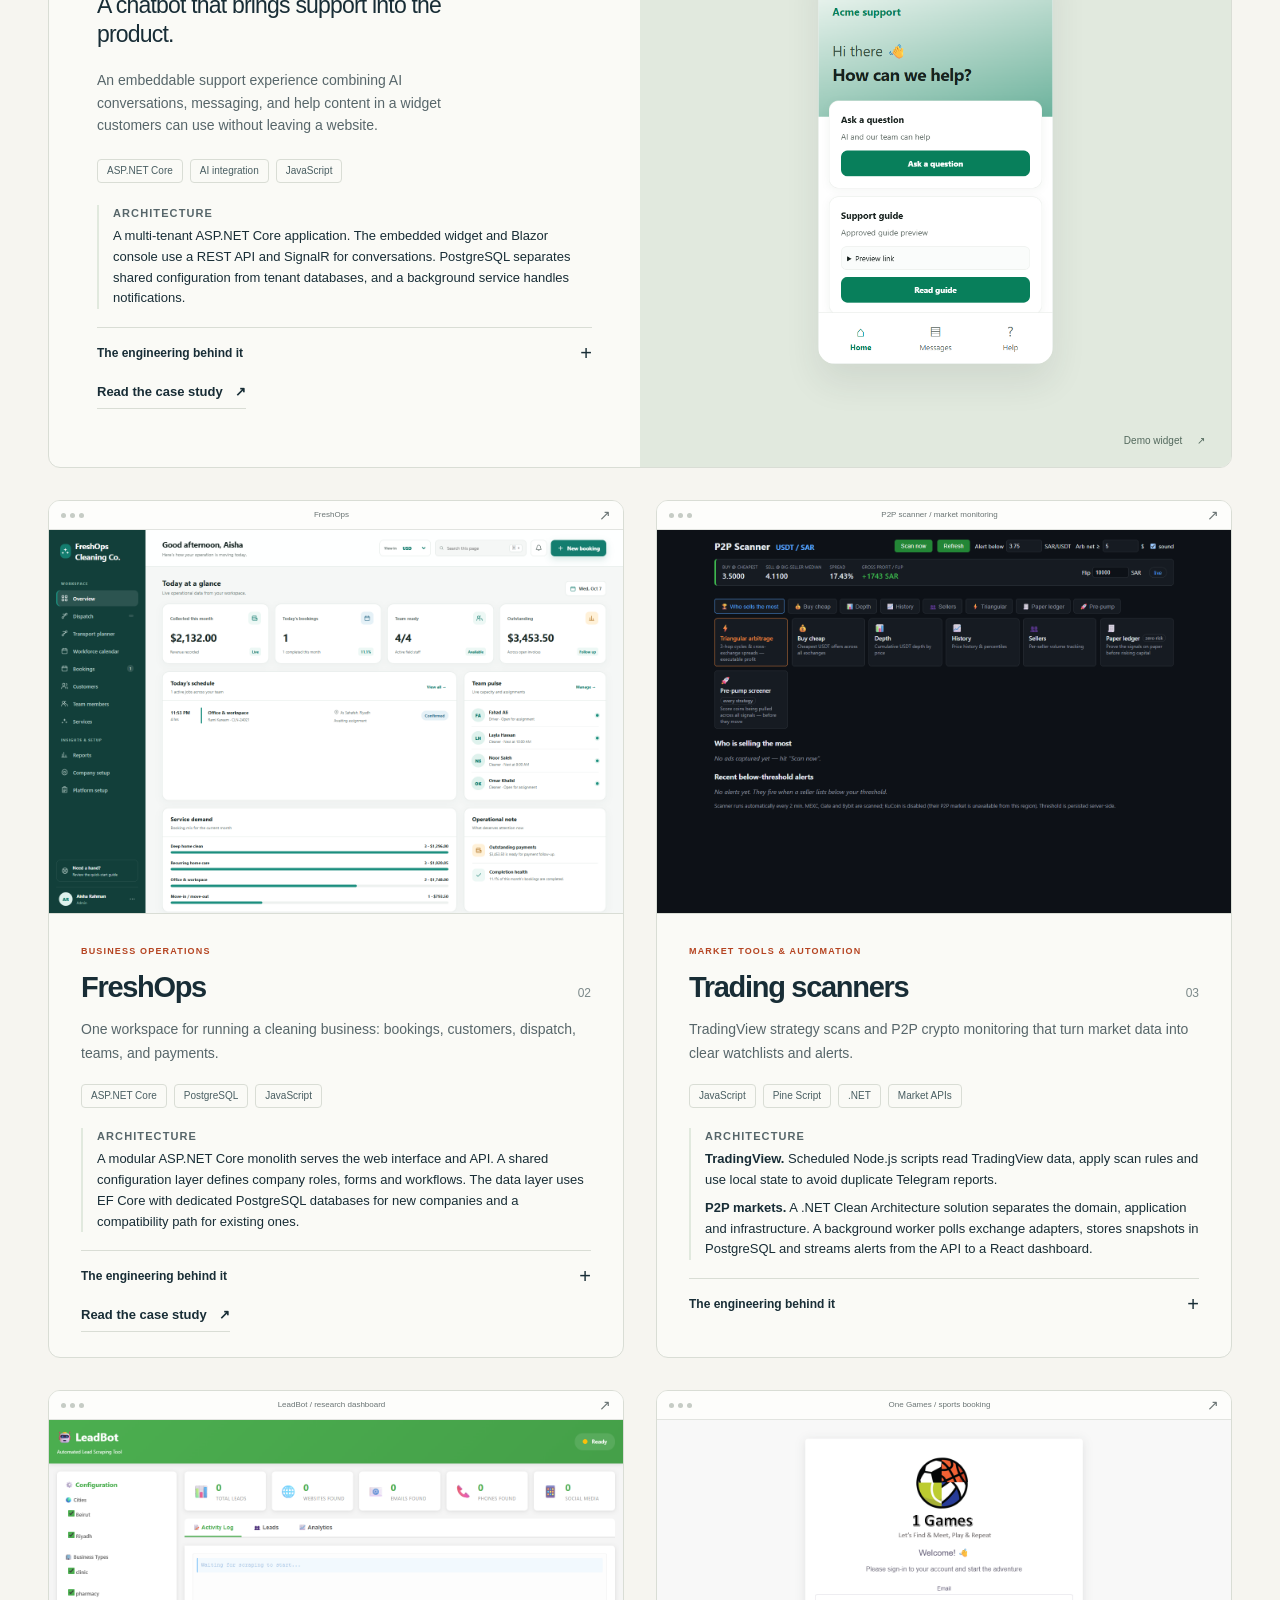
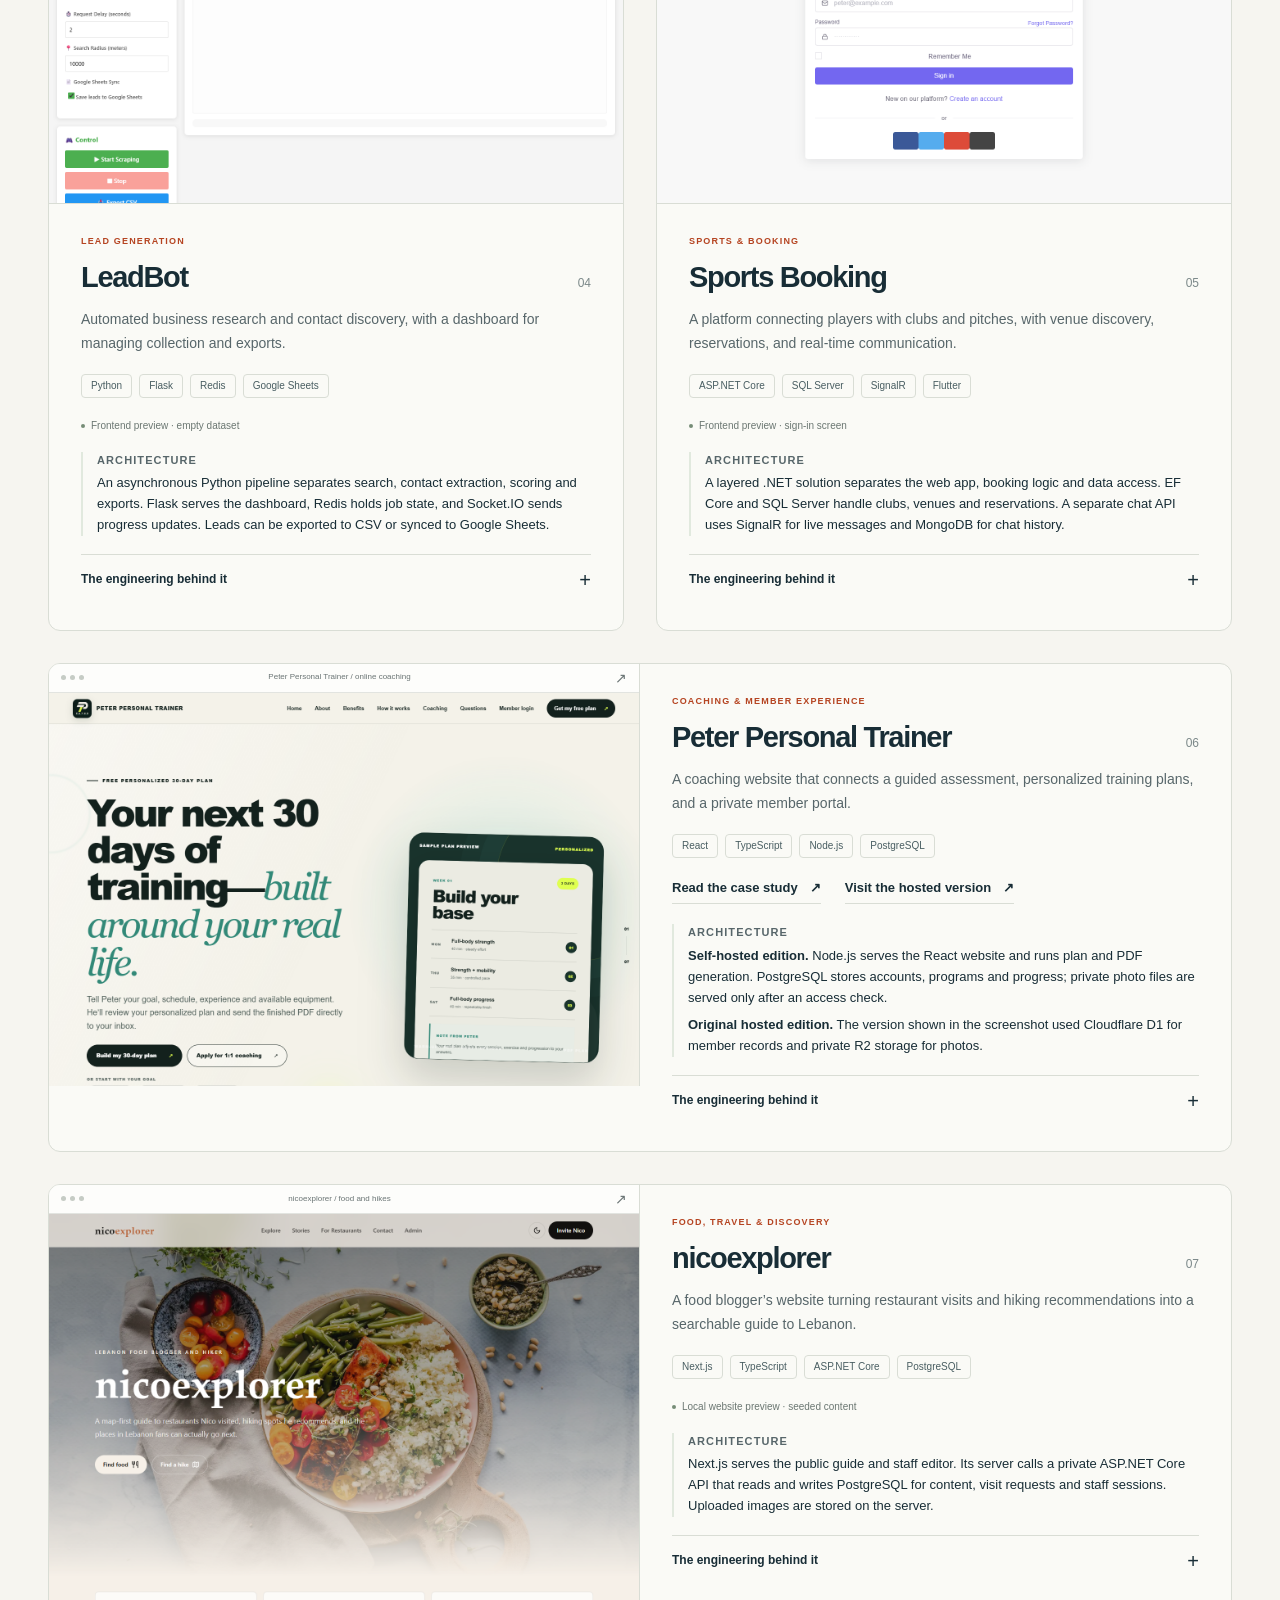
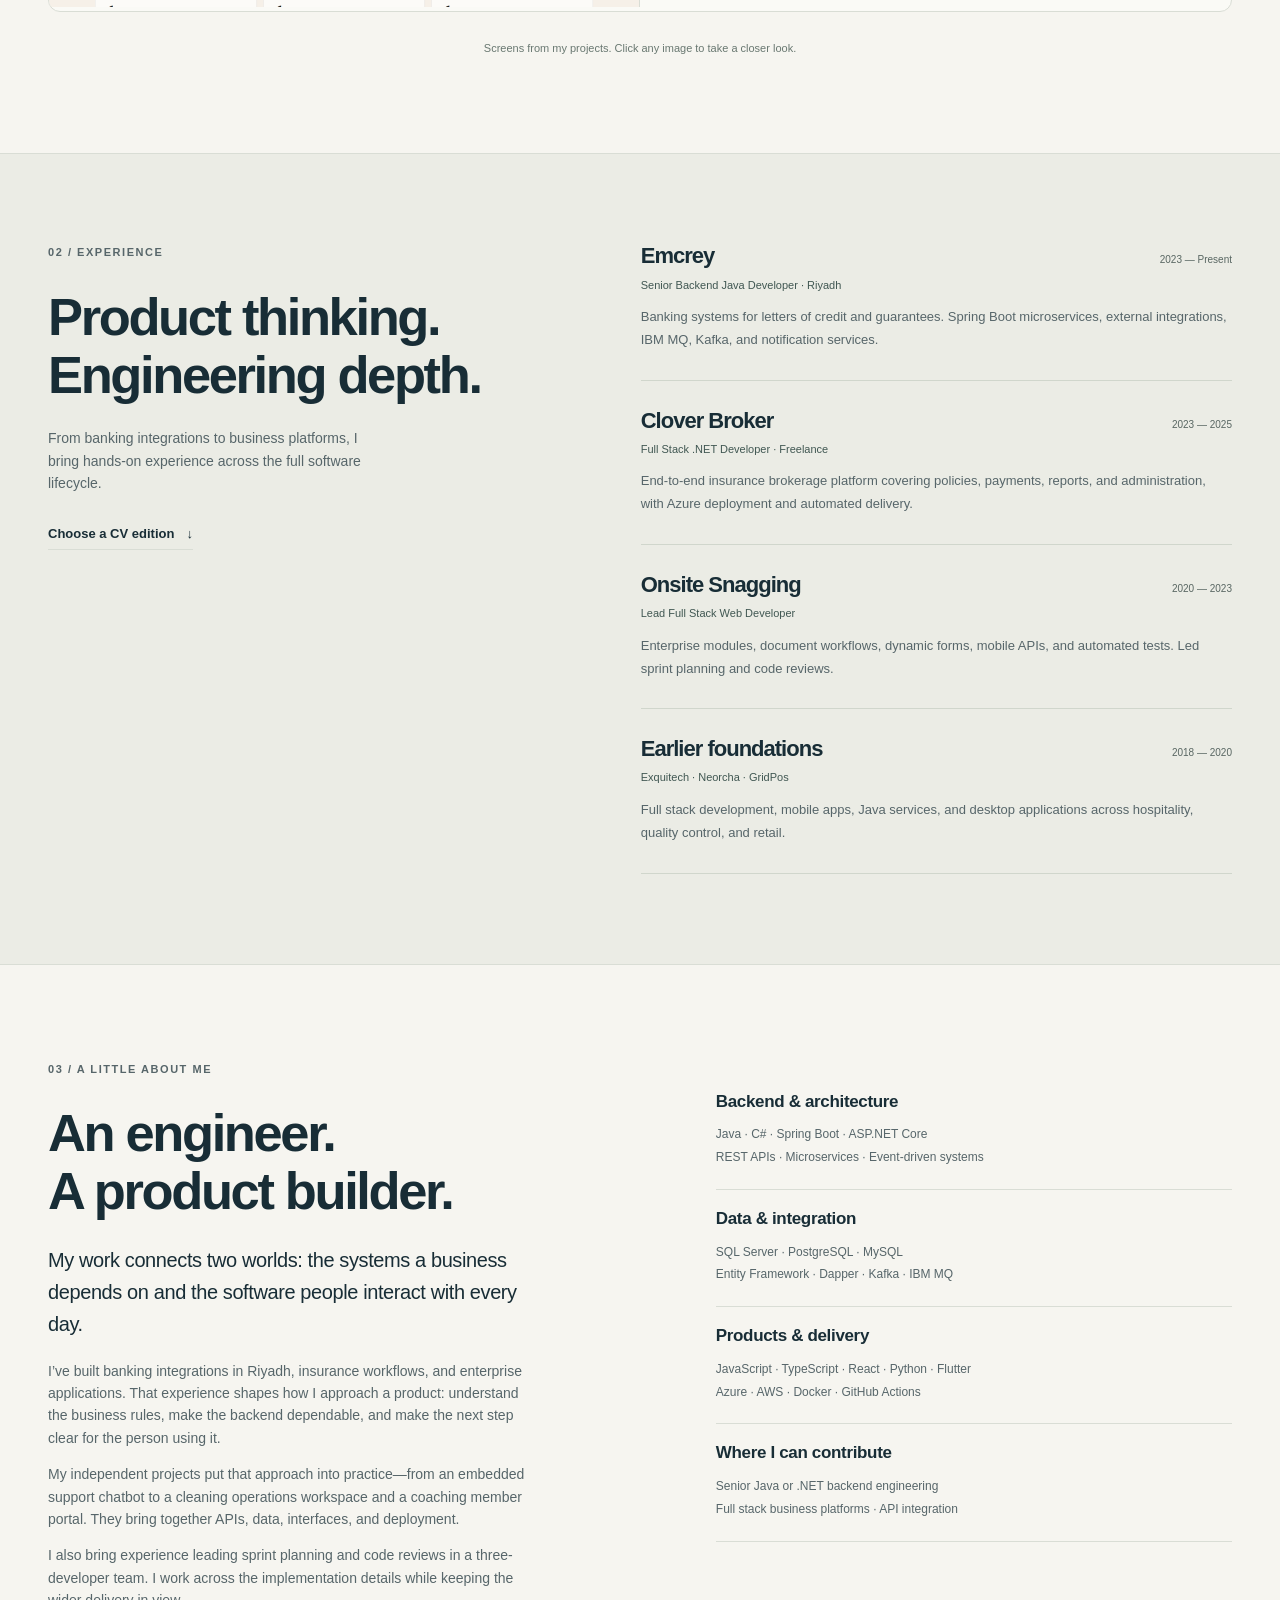
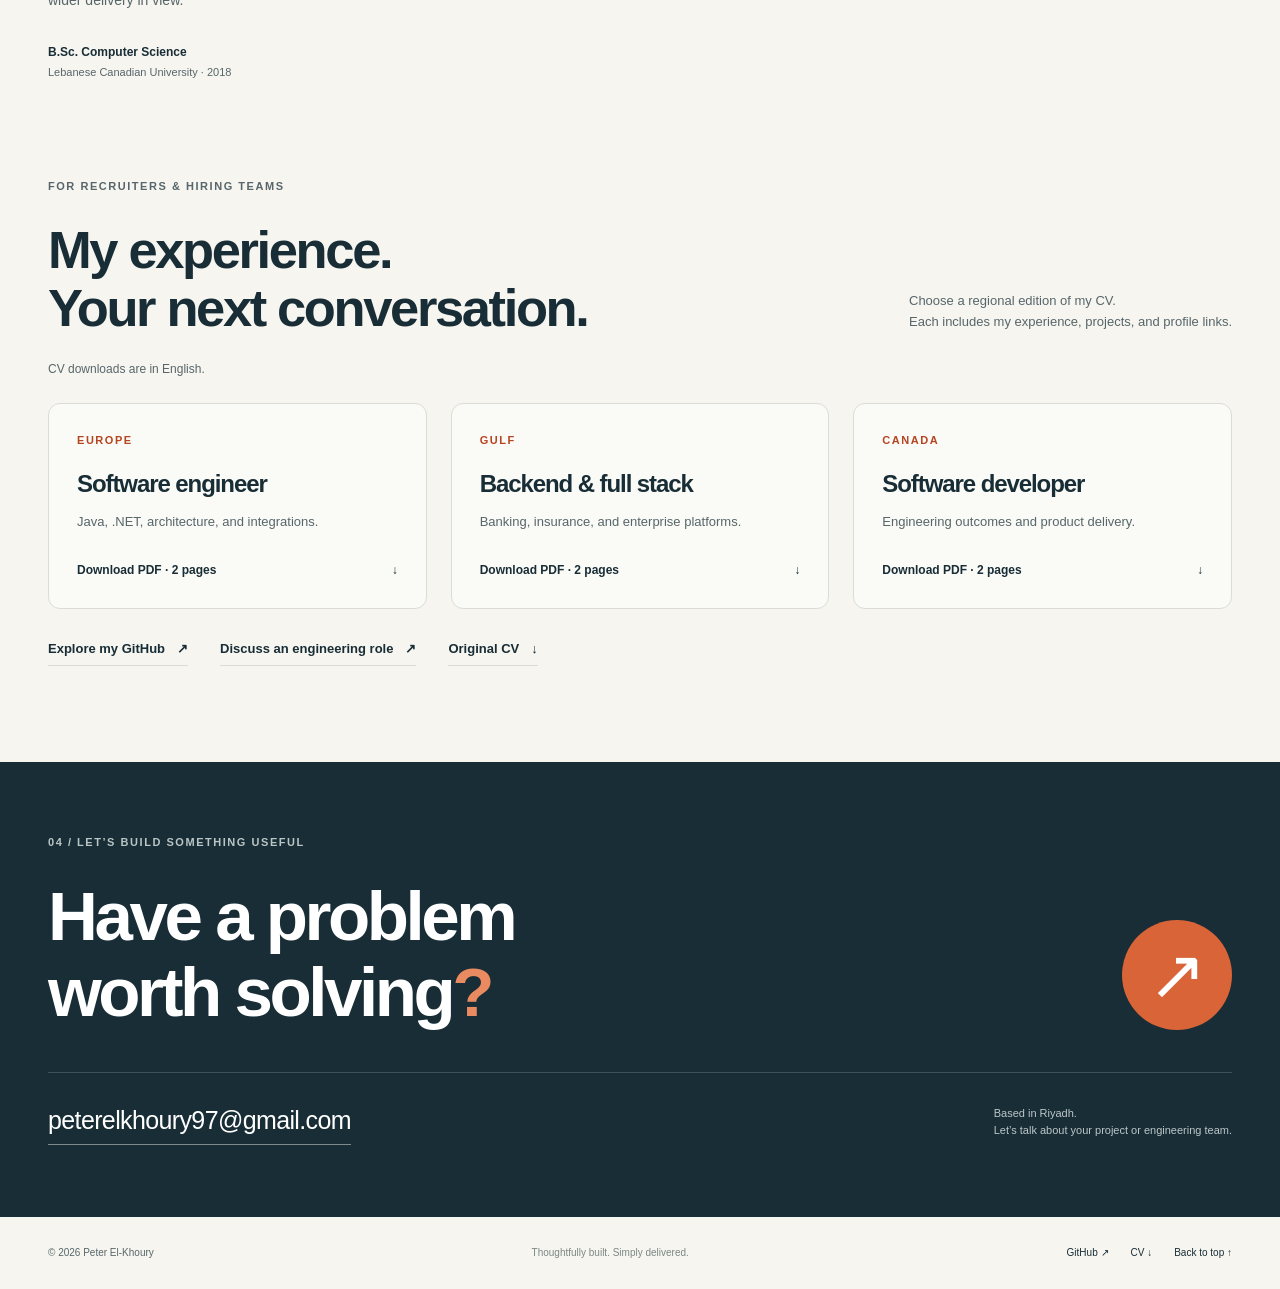
==== commit 423bddde: "feat: explain architecture for each portfolio project" ====
--- a/index.html
+++ b/index.html
@@ -19,7 +19,7 @@
   <link rel="alternate" hreflang="x-default" href="https://peterkhoury97.github.io/peterelkhoury.github.io/">
   <script src="language.js?v=20261012-1"></script>
   <link rel="icon" href="assets/favicon.svg" type="image/svg+xml">
-  <link rel="stylesheet" href="styles.css?v=20261012-1">
+  <link rel="stylesheet" href="styles.css?v=20261106-1">
   <script type="application/ld+json">{"@context":"https://schema.org","@type":"Person","name":"Peter El-Khoury","url":"https://peterkhoury97.github.io/peterelkhoury.github.io/","jobTitle":"Senior Software Engineer","sameAs":["https://github.com/peterkhoury97"],"knowsAbout":["Java","C#","Spring Boot","ASP.NET Core","API design","Business platforms"]}</script>
   <script src="script.js?v=20261012-1" defer></script>
 </head>
@@ -64,7 +64,7 @@
       <div class="section-heading"><div><p class="eyebrow">01 / Selected work</p><h2 id="work-title">Built to solve<br>something real.</h2></div><p>Seven projects. Different challenges.<br>The same focus on useful, working software.</p></div>
       <article class="featured-project" id="pektrix">
         <div class="featured-copy"><p class="project-category">AI &amp; CUSTOMER EXPERIENCE</p><h3>Pektrix</h3><p class="project-subtitle">A chatbot that brings support into the product.</p><p>An embeddable support experience combining AI conversations, messaging, and help content in a widget customers can use without leaving a website.</p><ul class="tags" aria-label="Pektrix technologies"><li>ASP.NET Core</li><li>AI integration</li><li>JavaScript</li></ul>
-          <details><summary>The engineering behind it <span aria-hidden="true">+</span></summary><div class="project-detail"><p><strong>What I built.</strong> The web application, backend services, and embedded widget experience, including tenant-aware configuration and conversational workflows.</p><p><strong>Product focus.</strong> Bring AI and human support into one accessible interface, with responsive layouts and English/Arabic widget support.</p></div></details>
+          <div class="project-architecture"><h4>Architecture</h4><p>A multi-tenant ASP.NET Core application. The embedded widget and Blazor console use a REST API and SignalR for conversations. PostgreSQL separates shared configuration from tenant databases, and a background service handles notifications.</p></div><details><summary>The engineering behind it <span aria-hidden="true">+</span></summary><div class="project-detail"><p><strong>What I built.</strong> The web application, backend services, and embedded widget experience, including tenant-aware configuration and conversational workflows.</p><p><strong>Product focus.</strong> Bring AI and human support into one accessible interface, with responsive layouts and English/Arabic widget support.</p></div></details>
           <a class="text-link" href="projects/pektrix.html">Read the case study <span aria-hidden="true">↗</span></a>
         </div>
         <div class="featured-media"><span class="media-label">PEKTRIX / SUPPORT WIDGET</span><a class="screenshot-link widget-preview" href="assets/images/pektrix.png" data-title="Pektrix support widget" data-caption="Original project screenshot · demo support widget with sample branding." aria-label="Enlarge Pektrix widget screenshot"><img src="assets/images/pektrix.png" width="410" height="730" alt="Pektrix widget home screen, with Ask a question and Support guide" loading="lazy"></a><span class="media-footnote">Demo widget <span aria-hidden="true">↗</span></span></div>
@@ -73,27 +73,27 @@
       <div class="project-grid">
         <article class="project-card" id="freshops">
           <a class="screenshot-link project-image" href="assets/images/freshops.png" data-title="FreshOps operations dashboard" data-caption="Running local demo workspace · bookings, customer and staff names are demo records." aria-label="Enlarge FreshOps screenshot"><div class="window-bar"><i></i><i></i><i></i><span>FreshOps</span><b aria-hidden="true">↗</b></div><img src="assets/images/freshops.png" width="1440" height="960" alt="FreshOps cleaning operations overview with a schedule, team members, services, and payment summaries" loading="lazy"></a>
-          <div class="project-copy"><p class="project-category">BUSINESS OPERATIONS</p><div class="project-title"><h3>FreshOps</h3><span>02</span></div><p>One workspace for running a cleaning business: bookings, customers, dispatch, teams, and payments.</p><ul class="tags" aria-label="FreshOps technologies"><li>ASP.NET Core</li><li>PostgreSQL</li><li>JavaScript</li></ul><details><summary>The engineering behind it <span aria-hidden="true">+</span></summary><div class="project-detail"><p><strong>What I built.</strong> A multi-company operations platform with role-based access, scheduling, pricing rules, recurring bookings, and financial reporting.</p><p><strong>Product focus.</strong> Connect the office and field team through a dispatch board, customer history, and configurable business workflows.</p></div></details><a class="text-link project-case" href="projects/freshops.html">Read the case study <span aria-hidden="true">↗</span></a></div>
+          <div class="project-copy"><p class="project-category">BUSINESS OPERATIONS</p><div class="project-title"><h3>FreshOps</h3><span>02</span></div><p>One workspace for running a cleaning business: bookings, customers, dispatch, teams, and payments.</p><ul class="tags" aria-label="FreshOps technologies"><li>ASP.NET Core</li><li>PostgreSQL</li><li>JavaScript</li></ul><div class="project-architecture"><h4>Architecture</h4><p>A modular ASP.NET Core monolith serves the web interface and API. A shared configuration layer defines company roles, forms and workflows. The data layer uses EF Core with dedicated PostgreSQL databases for new companies and a compatibility path for existing ones.</p></div><details><summary>The engineering behind it <span aria-hidden="true">+</span></summary><div class="project-detail"><p><strong>What I built.</strong> A multi-company operations platform with role-based access, scheduling, pricing rules, recurring bookings, and financial reporting.</p><p><strong>Product focus.</strong> Connect the office and field team through a dispatch board, customer history, and configurable business workflows.</p></div></details><a class="text-link project-case" href="projects/freshops.html">Read the case study <span aria-hidden="true">↗</span></a></div>
         </article>
         <article class="project-card" id="trading">
           <a class="screenshot-link project-image" href="assets/images/p2p-scanner.png" data-title="Trading scanners — P2P dashboard" data-caption="Local P2P dashboard capture · seller alerts omitted. Displayed price/spread calculations are a market snapshot, not realized trading returns." aria-label="Enlarge trading scanner screenshot"><div class="window-bar"><i></i><i></i><i></i><span>P2P scanner / market monitoring</span><b aria-hidden="true">↗</b></div><img src="assets/images/p2p-scanner.png" width="1440" height="960" alt="P2P scanner dashboard with market monitoring, price comparisons, depth, history, and arbitrage sections" loading="lazy"></a>
-          <div class="project-copy"><p class="project-category">MARKET TOOLS &amp; AUTOMATION</p><div class="project-title"><h3>Trading scanners</h3><span>03</span></div><p>TradingView strategy scans and P2P crypto monitoring that turn market data into clear watchlists and alerts.</p><ul class="tags" aria-label="Trading technologies"><li>JavaScript</li><li>Pine Script</li><li>.NET</li><li>Market APIs</li></ul><details><summary>The engineering behind it <span aria-hidden="true">+</span></summary><div class="project-detail"><p><strong>TradingView.</strong> Automated premarket gapper and strategy scanning with scheduled checks, duplicate prevention, and Telegram reporting.</p><p><strong>P2P markets.</strong> Exchange price comparison, configurable filters, historical tracking, and alerting. The screenshot shows the P2P dashboard; TradingView is a separate workflow.</p><p><strong>Product focus.</strong> Make research repeatable and surface relevant market conditions for manual review.</p></div></details></div>
+          <div class="project-copy"><p class="project-category">MARKET TOOLS &amp; AUTOMATION</p><div class="project-title"><h3>Trading scanners</h3><span>03</span></div><p>TradingView strategy scans and P2P crypto monitoring that turn market data into clear watchlists and alerts.</p><ul class="tags" aria-label="Trading technologies"><li>JavaScript</li><li>Pine Script</li><li>.NET</li><li>Market APIs</li></ul><div class="project-architecture"><h4>Architecture</h4><p><strong>TradingView.</strong> Scheduled Node.js scripts read TradingView data, apply scan rules and use local state to avoid duplicate Telegram reports.</p><p><strong>P2P markets.</strong> A .NET Clean Architecture solution separates the domain, application and infrastructure. A background worker polls exchange adapters, stores snapshots in PostgreSQL and streams alerts from the API to a React dashboard.</p></div><details><summary>The engineering behind it <span aria-hidden="true">+</span></summary><div class="project-detail"><p><strong>TradingView.</strong> Automated premarket gapper and strategy scanning with scheduled checks, duplicate prevention, and Telegram reporting.</p><p><strong>P2P markets.</strong> Exchange price comparison, configurable filters, historical tracking, and alerting. The screenshot shows the P2P dashboard; TradingView is a separate workflow.</p><p><strong>Product focus.</strong> Make research repeatable and surface relevant market conditions for manual review.</p></div></details></div>
         </article>
         <article class="project-card" id="leadbot">
           <a class="screenshot-link project-image" href="assets/images/leadbot.png" data-title="LeadBot dashboard" data-caption="Original frontend template preview · empty dataset, sample city/type selections; no scraping or outreach was run." aria-label="Enlarge LeadBot screenshot"><div class="window-bar"><i></i><i></i><i></i><span>LeadBot / research dashboard</span><b aria-hidden="true">↗</b></div><img src="assets/images/leadbot.png" width="1440" height="960" alt="LeadBot dashboard showing search configuration, lead statistics, and an empty activity log" loading="lazy"></a>
-          <div class="project-copy"><p class="project-category">LEAD GENERATION</p><div class="project-title"><h3>LeadBot</h3><span>04</span></div><p>Automated business research and contact discovery, with a dashboard for managing collection and exports.</p><ul class="tags" aria-label="LeadBot technologies"><li>Python</li><li>Flask</li><li>Redis</li><li>Google Sheets</li></ul><p class="preview-label">Frontend preview · empty dataset</p><details><summary>The engineering behind it <span aria-hidden="true">+</span></summary><div class="project-detail"><p><strong>What I built.</strong> An asynchronous research pipeline with multiple search engines, contact extraction, business filters, and a web dashboard.</p><p><strong>Product focus.</strong> Reduce repetitive research and organize results through CSV export and Google Sheets integration.</p></div></details></div>
+          <div class="project-copy"><p class="project-category">LEAD GENERATION</p><div class="project-title"><h3>LeadBot</h3><span>04</span></div><p>Automated business research and contact discovery, with a dashboard for managing collection and exports.</p><ul class="tags" aria-label="LeadBot technologies"><li>Python</li><li>Flask</li><li>Redis</li><li>Google Sheets</li></ul><p class="preview-label">Frontend preview · empty dataset</p><div class="project-architecture"><h4>Architecture</h4><p>An asynchronous Python pipeline separates search, contact extraction, scoring and exports. Flask serves the dashboard, Redis holds job state, and Socket.IO sends progress updates. Leads can be exported to CSV or synced to Google Sheets.</p></div><details><summary>The engineering behind it <span aria-hidden="true">+</span></summary><div class="project-detail"><p><strong>What I built.</strong> An asynchronous research pipeline with multiple search engines, contact extraction, business filters, and a web dashboard.</p><p><strong>Product focus.</strong> Reduce repetitive research and organize results through CSV export and Google Sheets integration.</p></div></details></div>
         </article>
         <article class="project-card" id="sports">
           <a class="screenshot-link project-image" href="assets/images/sports-booking.png" data-title="Sports Booking — One Games" data-caption="Original OneSportsApp sign-in frontend preview · original HTML, logo, and CSS; authentication and booking services were not running." aria-label="Enlarge Sports Booking screenshot"><div class="window-bar"><i></i><i></i><i></i><span>One Games / sports booking</span><b aria-hidden="true">↗</b></div><img src="assets/images/sports-booking.png" width="1440" height="960" alt="One Games Sports Booking sign-in interface with original sports logo and account form" loading="lazy"></a>
-          <div class="project-copy"><p class="project-category">SPORTS &amp; BOOKING</p><div class="project-title"><h3>Sports Booking</h3><span>05</span></div><p>A platform connecting players with clubs and pitches, with venue discovery, reservations, and real-time communication.</p><ul class="tags" aria-label="Sports Booking technologies"><li>ASP.NET Core</li><li>SQL Server</li><li>SignalR</li><li>Flutter</li></ul><p class="preview-label">Frontend preview · sign-in screen</p><details><summary>The engineering behind it <span aria-hidden="true">+</span></summary><div class="project-detail"><p><strong>What I built.</strong> Sports club, pitch, and reservation workflows, backed by APIs and a separate real-time chat service.</p><p><strong>Product focus.</strong> Help players find venues and coordinate bookings. My broader Sports Booking work also includes Flutter and Google Maps integration, as described in my CV.</p></div></details></div>
+          <div class="project-copy"><p class="project-category">SPORTS &amp; BOOKING</p><div class="project-title"><h3>Sports Booking</h3><span>05</span></div><p>A platform connecting players with clubs and pitches, with venue discovery, reservations, and real-time communication.</p><ul class="tags" aria-label="Sports Booking technologies"><li>ASP.NET Core</li><li>SQL Server</li><li>SignalR</li><li>Flutter</li></ul><p class="preview-label">Frontend preview · sign-in screen</p><div class="project-architecture"><h4>Architecture</h4><p>A layered .NET solution separates the web app, booking logic and data access. EF Core and SQL Server handle clubs, venues and reservations. A separate chat API uses SignalR for live messages and MongoDB for chat history.</p></div><details><summary>The engineering behind it <span aria-hidden="true">+</span></summary><div class="project-detail"><p><strong>What I built.</strong> Sports club, pitch, and reservation workflows, backed by APIs and a separate real-time chat service.</p><p><strong>Product focus.</strong> Help players find venues and coordinate bookings. My broader Sports Booking work also includes Flutter and Google Maps integration, as described in my CV.</p></div></details></div>
         </article>
         <article class="project-card project-card-wide" id="personal-trainer">
           <a class="screenshot-link project-image" href="assets/images/personal-trainer.png" data-title="Peter Personal Trainer" data-caption="Live public website homepage captured on 8 October 2026. The illustrated training schedule is the site's sample plan." aria-label="Enlarge Peter Personal Trainer screenshot"><div class="window-bar"><i></i><i></i><i></i><span>Peter Personal Trainer / online coaching</span><b aria-hidden="true">↗</b></div><img src="assets/images/personal-trainer.png" width="1440" height="960" alt="Peter Personal Trainer homepage with a personalized 30-day training plan and sample workout schedule" loading="lazy"></a>
-          <div class="project-copy"><p class="project-category">COACHING &amp; MEMBER EXPERIENCE</p><div class="project-title"><h3>Peter Personal Trainer</h3><span>06</span></div><p>A coaching website that connects a guided assessment, personalized training plans, and a private member portal.</p><ul class="tags" aria-label="Personal Trainer technologies"><li>React</li><li>TypeScript</li><li>Cloudflare</li><li>Drizzle ORM</li></ul><div class="project-actions"><a class="text-link" href="projects/personal-trainer.html">Read the case study <span aria-hidden="true">↗</span></a><a class="text-link" href="https://form-flow-personal-training.peterkhoury.chatgpt.site/" target="_blank" rel="noopener noreferrer">Visit the live website <span aria-hidden="true">↗</span></a></div><details><summary>The engineering behind it <span aria-hidden="true">+</span></summary><div class="project-detail"><p><strong>What I built.</strong> A responsive coaching website with a validated assessment, local plan-generation engine, branded PDF delivery, and a trainer review and publishing workflow.</p><p><strong>Member experience.</strong> Email-code sign-in, workout logs, daily check-ins, progress charts, and private photo storage, backed by Cloudflare D1, R2, and Drizzle ORM.</p></div></details></div>
+          <div class="project-copy"><p class="project-category">COACHING &amp; MEMBER EXPERIENCE</p><div class="project-title"><h3>Peter Personal Trainer</h3><span>06</span></div><p>A coaching website that connects a guided assessment, personalized training plans, and a private member portal.</p><ul class="tags" aria-label="Personal Trainer technologies"><li>React</li><li>TypeScript</li><li>Node.js</li><li>PostgreSQL</li></ul><div class="project-actions"><a class="text-link" href="projects/personal-trainer.html">Read the case study <span aria-hidden="true">↗</span></a><a class="text-link" href="https://form-flow-personal-training.peterkhoury.chatgpt.site/" target="_blank" rel="noopener noreferrer">Visit the hosted version <span aria-hidden="true">↗</span></a></div><div class="project-architecture"><h4>Architecture</h4><p><strong>Self-hosted edition.</strong> Node.js serves the React website and runs plan and PDF generation. PostgreSQL stores accounts, programs and progress; private photo files are served only after an access check.</p><p><strong>Original hosted edition.</strong> The version shown in the screenshot used Cloudflare D1 for member records and private R2 storage for photos.</p></div><details><summary>The engineering behind it <span aria-hidden="true">+</span></summary><div class="project-detail"><p><strong>What I built.</strong> A responsive coaching website with a validated assessment, local plan-generation engine, branded PDF delivery, and a trainer review and publishing workflow.</p><p><strong>Member experience.</strong> Email-code sign-in, workout logs, daily check-ins, progress charts and private photo storage.</p></div></details></div>
         </article>
         <article class="project-card project-card-wide" id="nicoexplorer">
           <a class="screenshot-link project-image" href="assets/images/nicoexplorer.png" data-title="nicoexplorer food and hiking guide" data-caption="Original local homepage preview captured on 11 October 2026. Restaurant and trail entries are seeded content; the imagery comes from the source website." aria-label="Enlarge nicoexplorer screenshot"><div class="window-bar"><i></i><i></i><i></i><span>nicoexplorer / food and hikes</span><b aria-hidden="true">↗</b></div><img src="assets/images/nicoexplorer.png" width="1440" height="960" alt="nicoexplorer homepage with food photography, restaurant discovery and hiking navigation" loading="lazy"></a>
-          <div class="project-copy"><p class="project-category">FOOD, TRAVEL &amp; DISCOVERY</p><div class="project-title"><h3>nicoexplorer</h3><span>07</span></div><p>A food blogger’s website turning restaurant visits and hiking recommendations into a searchable guide to Lebanon.</p><ul class="tags" aria-label="nicoexplorer technologies"><li>Next.js</li><li>TypeScript</li><li>ASP.NET Core</li><li>PostgreSQL</li></ul><p class="preview-label">Local website preview · seeded content</p><details><summary>The engineering behind it <span aria-hidden="true">+</span></summary><div class="project-detail"><p><strong>What I built.</strong> A responsive food and hiking website with searchable directories, coordinate-based maps, place details, Instagram links, and structured restaurant visit requests.</p><p><strong>Product focus.</strong> Make a creator’s recommendations easy to find, and give restaurant owners a clear way to request a visit.</p></div></details></div>
+          <div class="project-copy"><p class="project-category">FOOD, TRAVEL &amp; DISCOVERY</p><div class="project-title"><h3>nicoexplorer</h3><span>07</span></div><p>A food blogger’s website turning restaurant visits and hiking recommendations into a searchable guide to Lebanon.</p><ul class="tags" aria-label="nicoexplorer technologies"><li>Next.js</li><li>TypeScript</li><li>ASP.NET Core</li><li>PostgreSQL</li></ul><p class="preview-label">Local website preview · seeded content</p><div class="project-architecture"><h4>Architecture</h4><p>Next.js serves the public guide and staff editor. Its server calls a private ASP.NET Core API that reads and writes PostgreSQL for content, visit requests and staff sessions. Uploaded images are stored on the server.</p></div><details><summary>The engineering behind it <span aria-hidden="true">+</span></summary><div class="project-detail"><p><strong>What I built.</strong> A responsive food and hiking website with searchable directories, coordinate-based maps, place details, Instagram links, and structured restaurant visit requests.</p><p><strong>Product focus.</strong> Make a creator’s recommendations easy to find, and give restaurant owners a clear way to request a visit.</p></div></details></div>
         </article>
       </div>
       <p class="work-note">Screens from my projects. Click any image to take a closer look.</p>
--- a/styles.css
+++ b/styles.css
@@ -1002,6 +1002,35 @@
   color:var(--ink)
 }
 
+.project-architecture {
+  margin-block:18px;
+  padding-inline-start:14px;
+  border-inline-start:2px solid var(--sage)
+}
+
+.project-architecture h4 {
+  margin:0 0 4px;
+  color:var(--muted);
+  font-size:11px;
+  letter-spacing:.1em;
+  text-transform:uppercase
+}
+
+html[dir="rtl"] .project-architecture h4 {
+  letter-spacing:0
+}
+
+.project-architecture p {
+  margin:0;
+  font-size:13px;
+  line-height:1.6;
+  color:var(--ink)
+}
+
+.project-architecture p + p {
+  margin-block-start:7px
+}
+
 .featured-copy .screenshot-link {
   margin-top:20px
 }
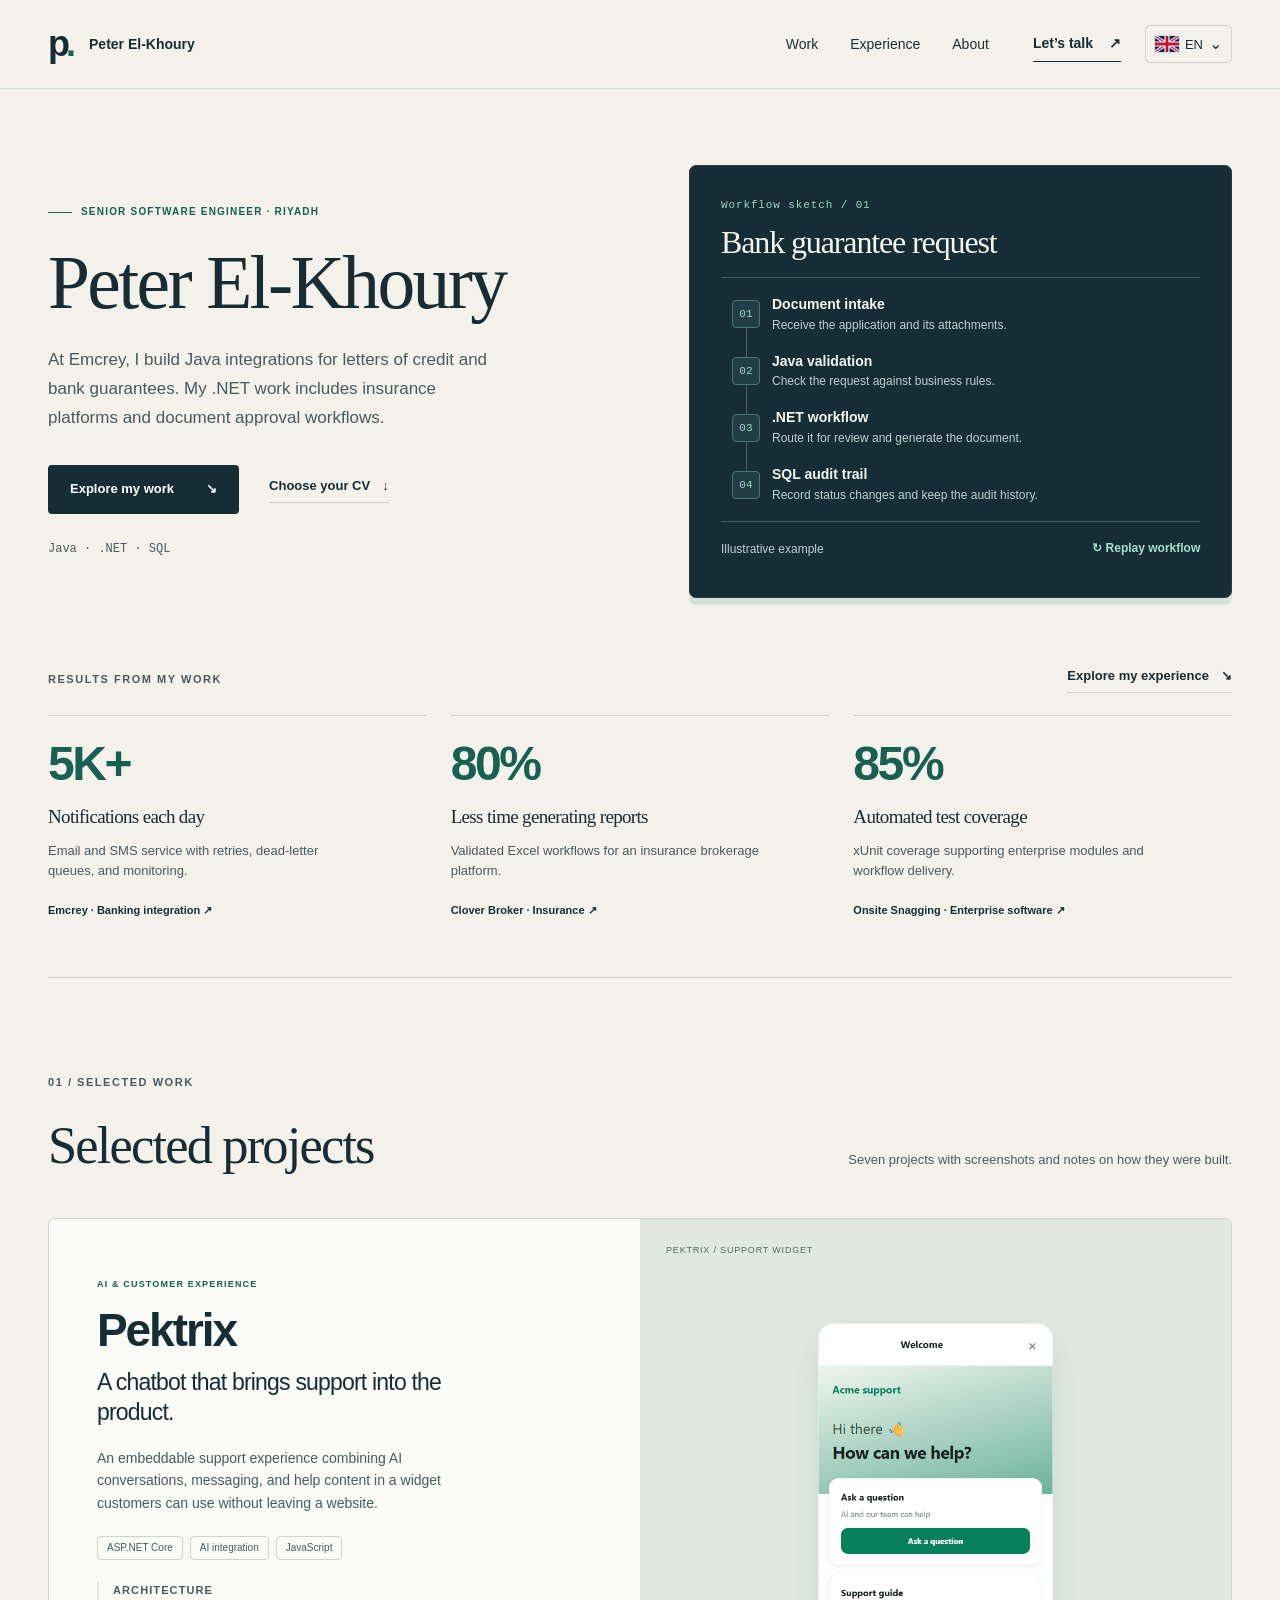
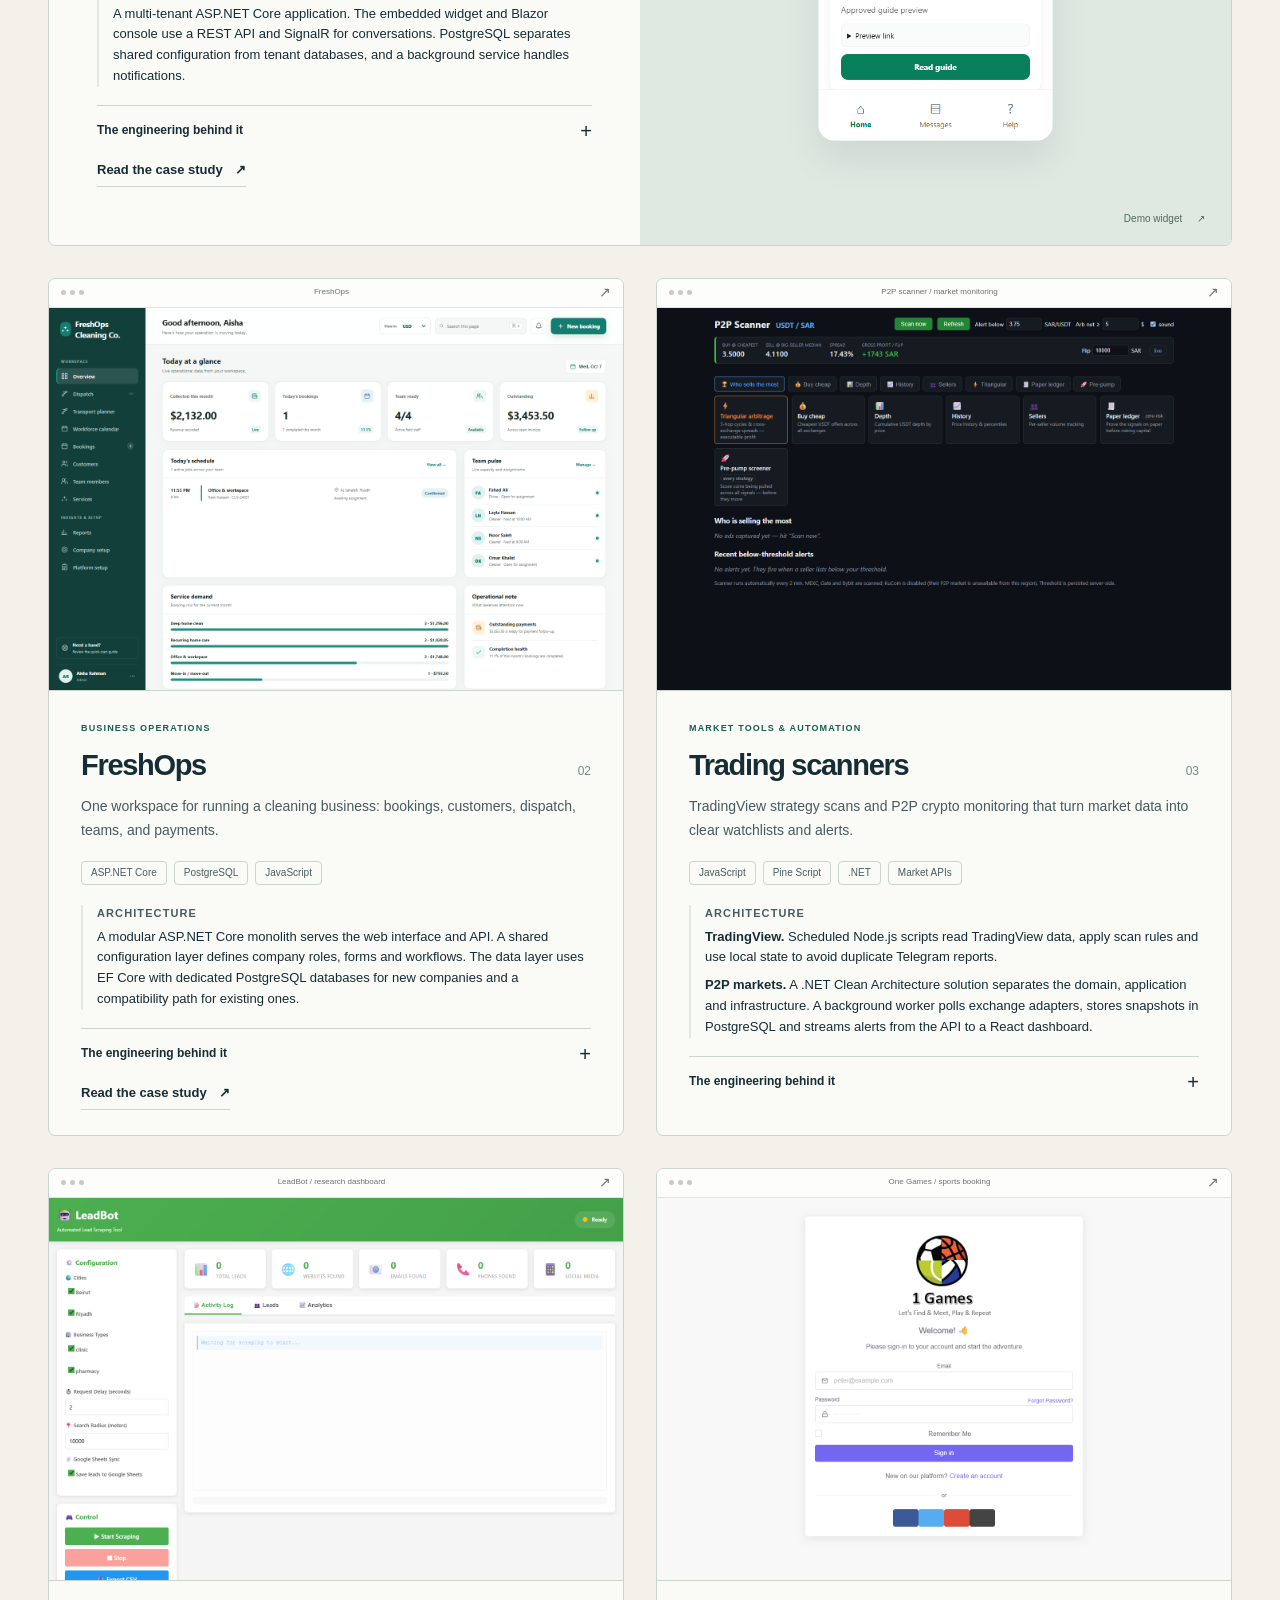
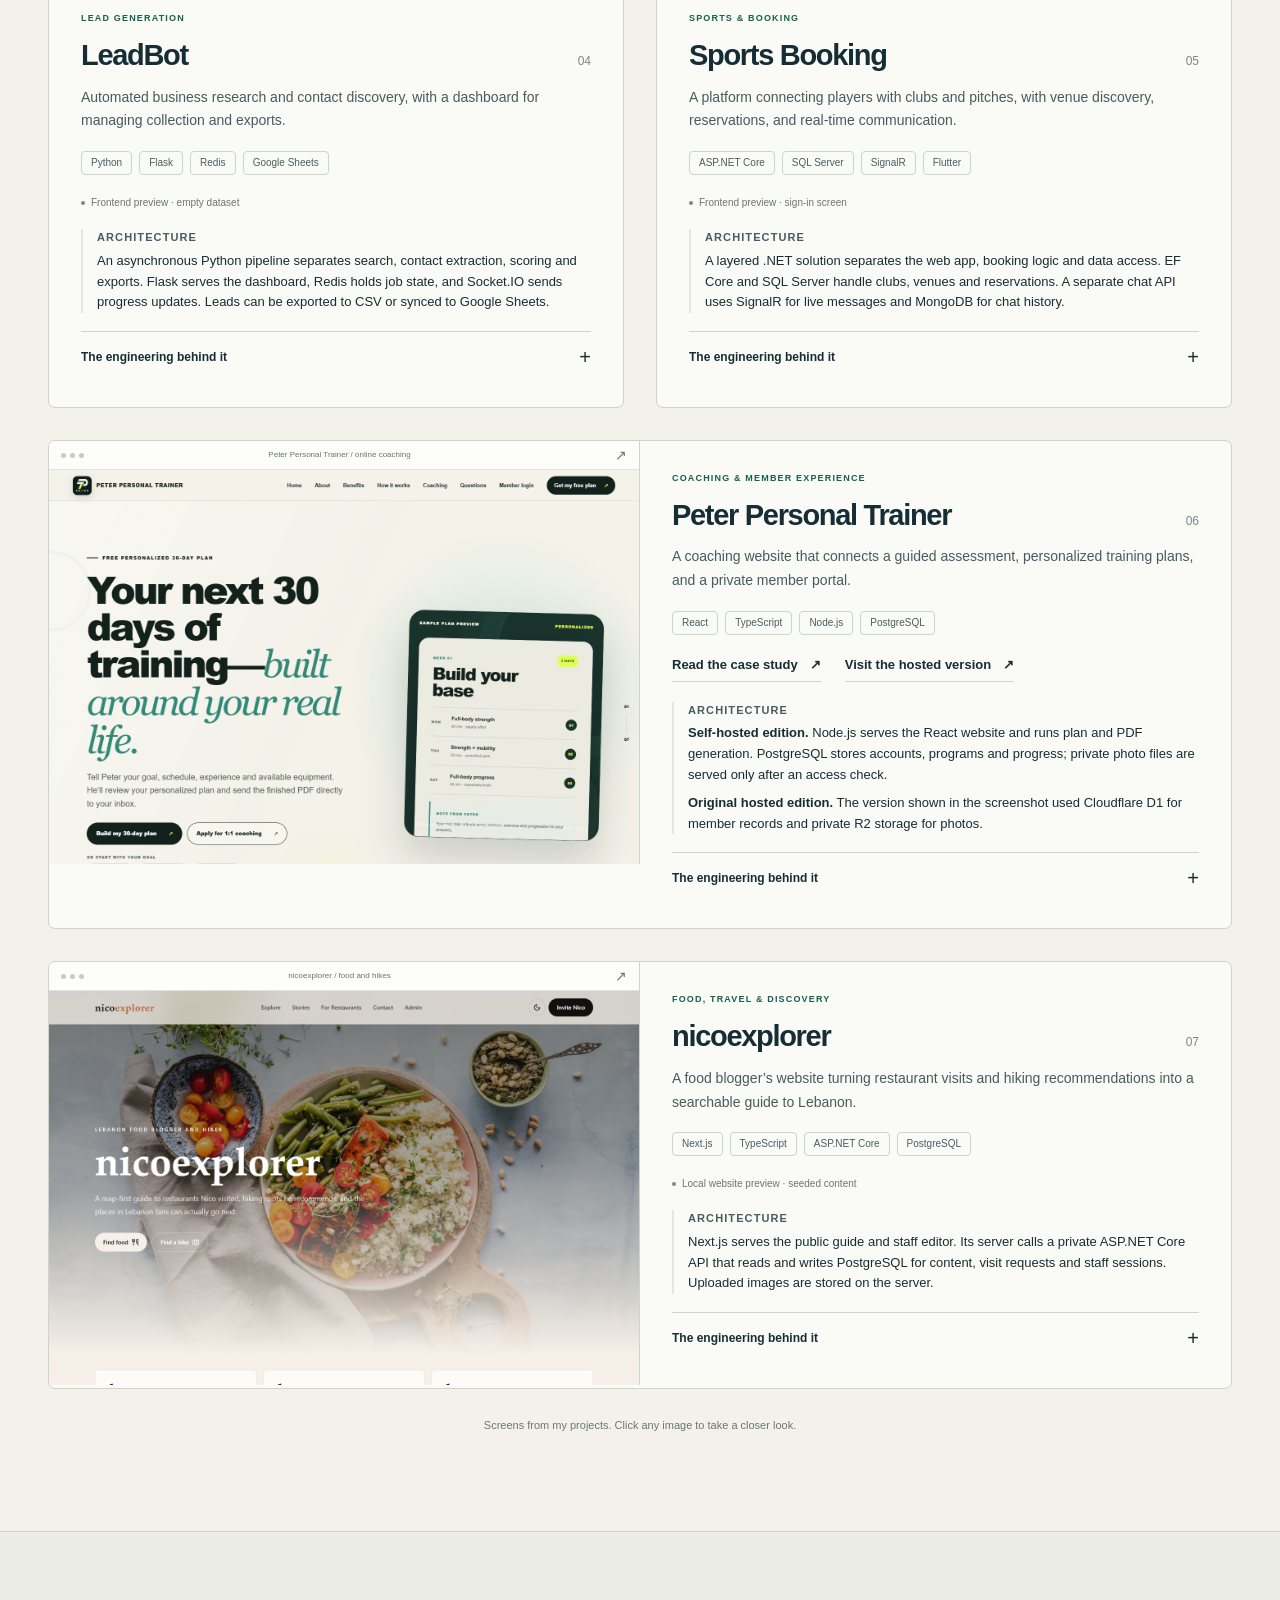
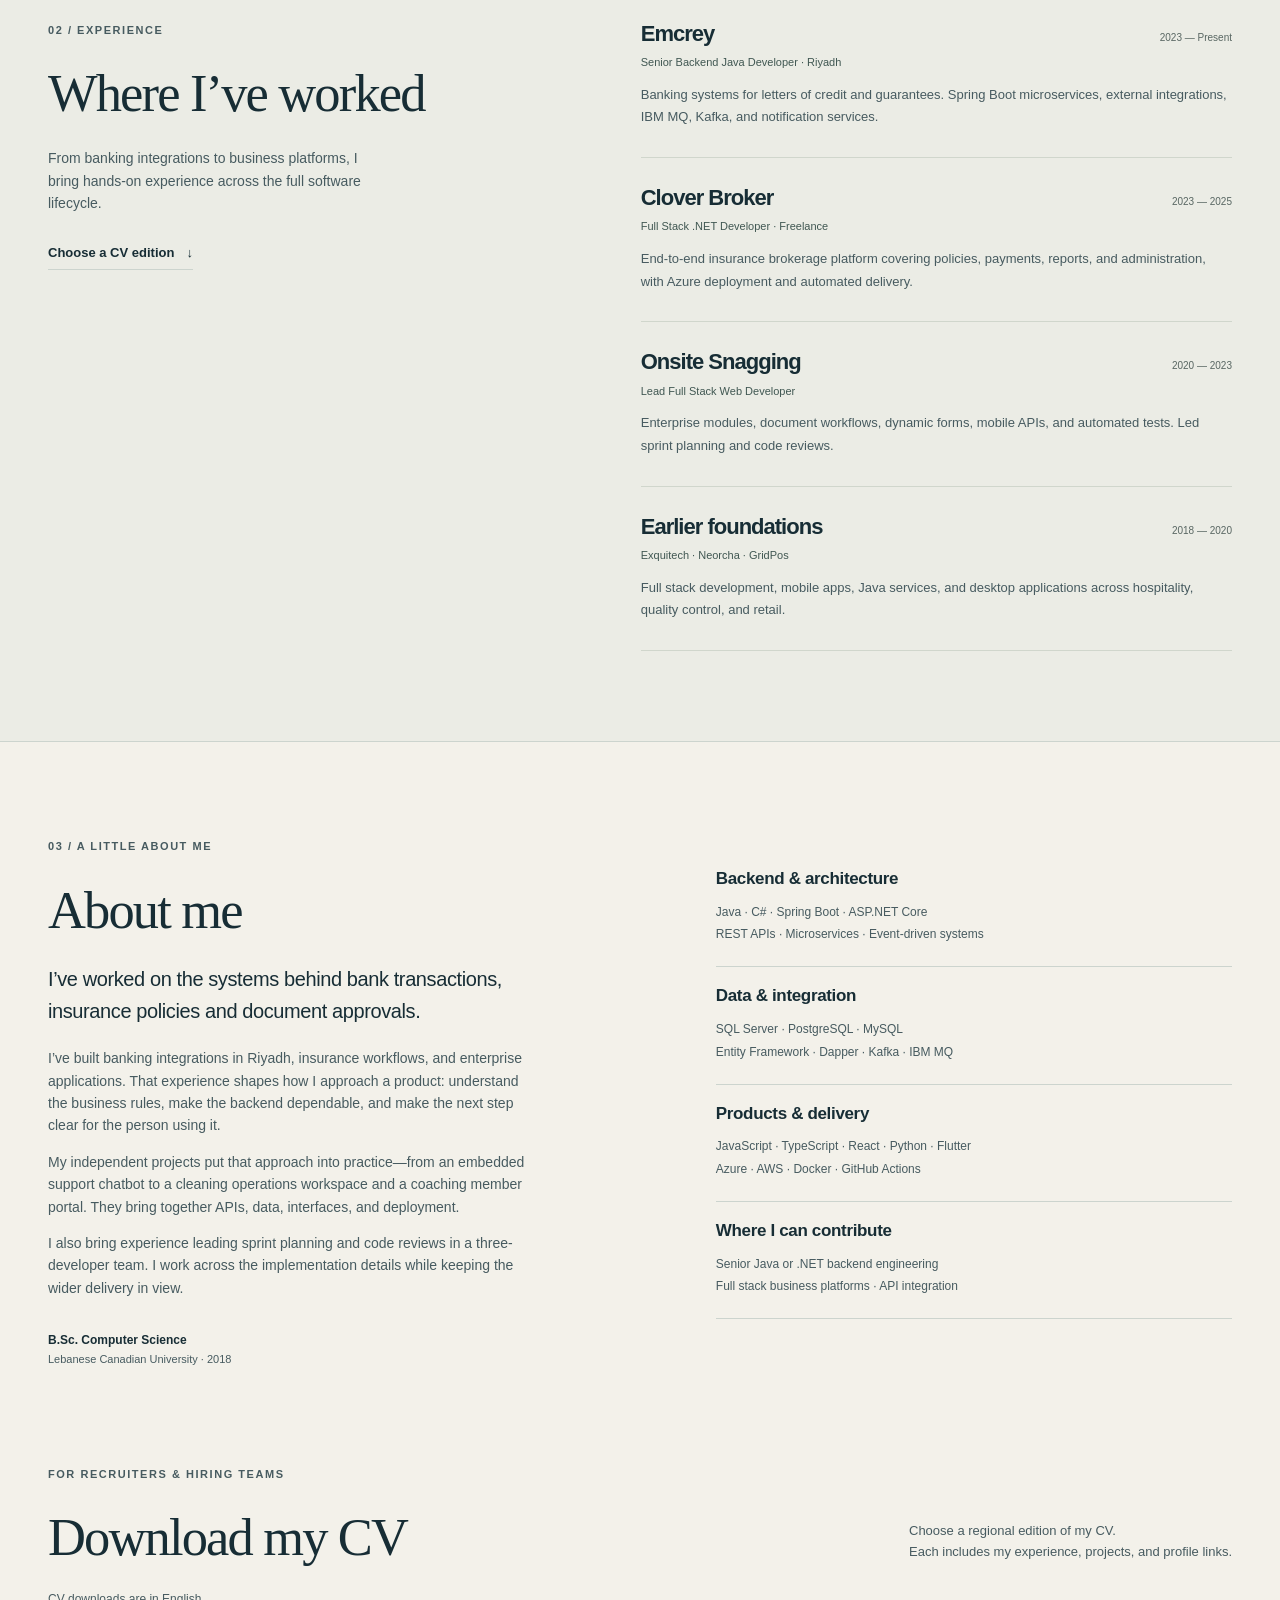
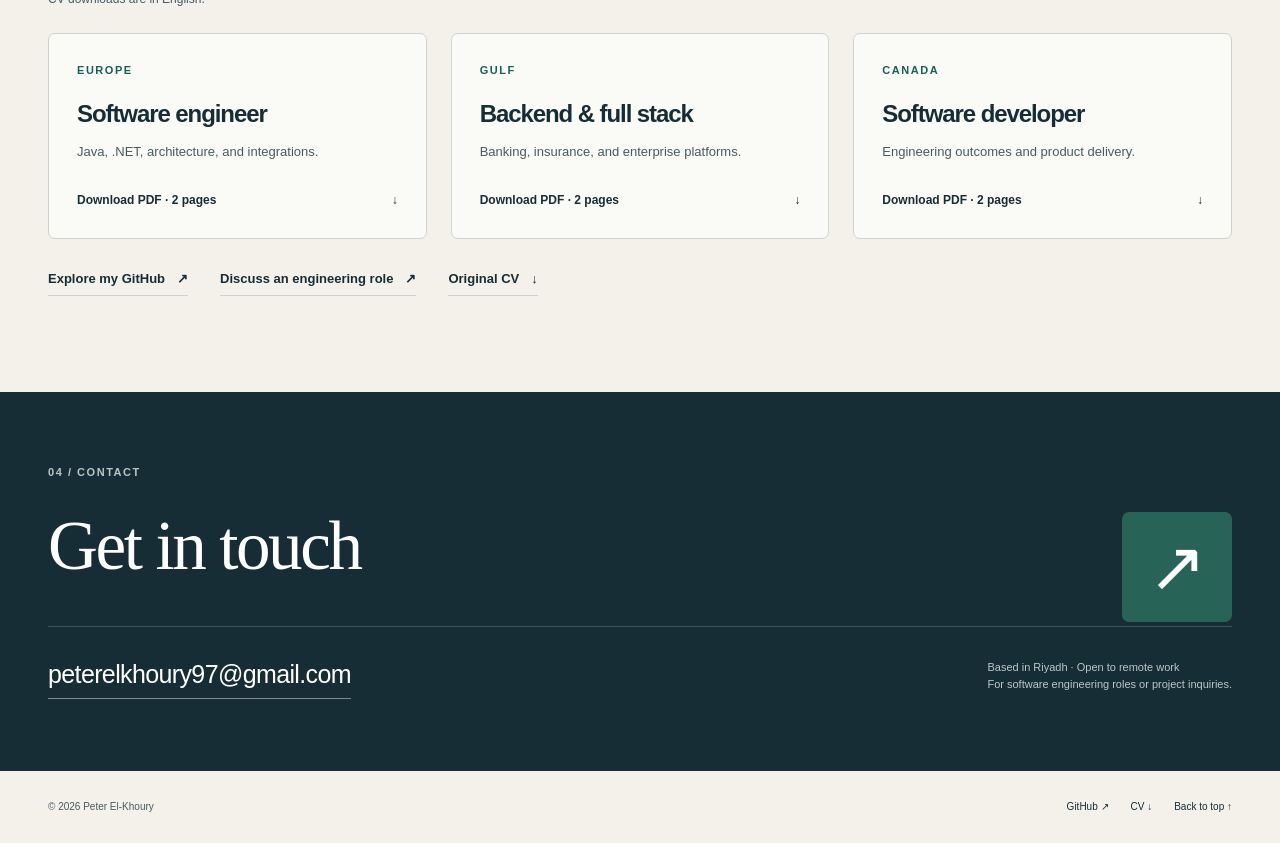
==== commit 1cd019a0: "feat: redesign portfolio with animated banking workflow" ====
--- a/index.html
+++ b/index.html
@@ -3,7 +3,7 @@
 <head>
   <meta charset="utf-8">
   <meta name="viewport" content="width=device-width, initial-scale=1">
-  <meta name="theme-color" content="#f6f5f0">
+  <meta name="theme-color" content="#f3f1ea">
   <meta name="description" content="Peter El-Khoury, senior software engineer in Riyadh. Java, .NET, banking integrations and business platforms. Explore project case studies and download a regional CV.">
   <link rel="canonical" href="https://peterkhoury97.github.io/peterelkhoury.github.io/">
   <meta property="og:title" content="Peter El-Khoury — Senior Software Engineer">
@@ -19,9 +19,9 @@
   <link rel="alternate" hreflang="x-default" href="https://peterkhoury97.github.io/peterelkhoury.github.io/">
   <script src="language.js?v=20261012-1"></script>
   <link rel="icon" href="assets/favicon.svg" type="image/svg+xml">
-  <link rel="stylesheet" href="styles.css?v=20261106-1">
+  <link rel="stylesheet" href="styles.css?v=20261108-1">
   <script type="application/ld+json">{"@context":"https://schema.org","@type":"Person","name":"Peter El-Khoury","url":"https://peterkhoury97.github.io/peterelkhoury.github.io/","jobTitle":"Senior Software Engineer","sameAs":["https://github.com/peterkhoury97"],"knowsAbout":["Java","C#","Spring Boot","ASP.NET Core","API design","Business platforms"]}</script>
-  <script src="script.js?v=20261012-1" defer></script>
+  <script src="script.js?v=20261108-1" defer></script>
 </head>
 <body>
   <a class="skip-link" href="#main">Skip to content</a>
@@ -38,30 +38,37 @@
   <main id="main">
     <section class="hero container" aria-labelledby="hero-title">
       <div class="hero-copy">
-        <p class="eyebrow"><span class="status-dot" aria-hidden="true"></span> Senior software engineer · Java &amp; .NET</p>
-        <h1 id="hero-title">Complex problems.<br>Useful <span class="accent">software.</span></h1>
-        <p class="hero-description">I’m Peter. I build banking integrations, business platforms, and automation—from dependable APIs to the interfaces people use.</p>
+        <p class="eyebrow">Senior software engineer · Riyadh</p>
+        <h1 id="hero-title">Peter El-Khoury</h1>
+        <p class="hero-description">At Emcrey, I build Java integrations for letters of credit and bank guarantees. My .NET work includes insurance platforms and document approval workflows.</p>
         <div class="hero-actions"><a class="button primary" href="#work">Explore my work <span aria-hidden="true">↘</span></a><a class="text-link" href="#cv">Choose your CV <span aria-hidden="true">↓</span></a></div>
-        <p class="hero-footnote">Based in Riyadh · Remote-friendly · Backend &amp; full stack engineering</p>
+        <p class="hero-footnote">Java · .NET · SQL</p>
       </div>
-      <div class="hero-visual" aria-label="A preview of my FreshOps and Pektrix projects">
-        <div class="visual-label"><span class="tiny-cross" aria-hidden="true">✳</span> Ideas, shipped as interfaces.</div>
-        <div class="hero-desktop"><div class="window-bar"><i></i><i></i><i></i><span>FreshOps / operations workspace</span></div><img src="assets/images/freshops.png" width="1440" height="960" alt="FreshOps demo operations dashboard with bookings and team capacity" fetchpriority="high"></div>
-        <div class="hero-phone"><img src="assets/images/pektrix.png" width="410" height="730" alt="Pektrix support chatbot demo widget"></div>
-      </div>
+      <figure class="workflow" aria-labelledby="workflow-title">
+        <figcaption class="workflow-heading">
+          <p class="workflow-kicker">Workflow sketch / 01</p>
+          <h2 id="workflow-title">Bank guarantee request</h2>
+        </figcaption>
+        <ol class="workflow-steps" role="list">
+          <li><span class="workflow-step" dir="ltr" aria-hidden="true">01</span><div><strong>Document intake</strong><p>Receive the application and its attachments.</p></div></li>
+          <li><span class="workflow-step" dir="ltr" aria-hidden="true">02</span><div><strong>Java validation</strong><p>Check the request against business rules.</p></div></li>
+          <li><span class="workflow-step" dir="ltr" aria-hidden="true">03</span><div><strong>.NET workflow</strong><p>Route it for review and generate the document.</p></div></li>
+          <li><span class="workflow-step" dir="ltr" aria-hidden="true">04</span><div><strong>SQL audit trail</strong><p>Record status changes and keep the audit history.</p></div></li>
+        </ol>
+        <div class="workflow-footer"><p>Illustrative example</p><button class="workflow-replay" type="button" hidden><span aria-hidden="true">↻</span> Replay workflow</button></div>
+      </figure>
     </section>
     <section class="impact-section container" aria-labelledby="impact-title">
-      <div class="impact-heading"><p class="eyebrow" id="impact-title">Engineering with measurable outcomes</p><a class="text-link" href="#experience">Explore my experience <span aria-hidden="true">↘</span></a></div>
+      <div class="impact-heading"><p class="eyebrow" id="impact-title">Results from my work</p><a class="text-link" href="#experience">Explore my experience <span aria-hidden="true">↘</span></a></div>
       <div class="impact-grid">
         <article><p class="impact-number">5K+</p><h2>Notifications each day</h2><p>Email and SMS service with retries, dead-letter queues, and monitoring.</p><a href="#emcrey">Emcrey · Banking integration <span aria-hidden="true">↗</span></a></article>
         <article><p class="impact-number">80%</p><h2>Less time generating reports</h2><p>Validated Excel workflows for an insurance brokerage platform.</p><a href="#clover">Clover Broker · Insurance <span aria-hidden="true">↗</span></a></article>
         <article><p class="impact-number">85%</p><h2>Automated test coverage</h2><p>xUnit coverage supporting enterprise modules and workflow delivery.</p><a href="#onsite">Onsite Snagging · Enterprise software <span aria-hidden="true">↗</span></a></article>
       </div>
     </section>
-    <div class="expertise-strip"><div class="container"><span>BACKEND SYSTEMS</span><span aria-hidden="true">✳</span><span>BUSINESS PLATFORMS</span><span aria-hidden="true">✳</span><span>AI &amp; AUTOMATION</span><span aria-hidden="true">✳</span><span>END-TO-END DELIVERY</span></div></div>
 
     <section class="section container" id="work" aria-labelledby="work-title">
-      <div class="section-heading"><div><p class="eyebrow">01 / Selected work</p><h2 id="work-title">Built to solve<br>something real.</h2></div><p>Seven projects. Different challenges.<br>The same focus on useful, working software.</p></div>
+      <div class="section-heading"><div><p class="eyebrow">01 / Selected work</p><h2 id="work-title">Selected projects</h2></div><p>Seven projects with screenshots and notes on how they were built.</p></div>
       <article class="featured-project" id="pektrix">
         <div class="featured-copy"><p class="project-category">AI &amp; CUSTOMER EXPERIENCE</p><h3>Pektrix</h3><p class="project-subtitle">A chatbot that brings support into the product.</p><p>An embeddable support experience combining AI conversations, messaging, and help content in a widget customers can use without leaving a website.</p><ul class="tags" aria-label="Pektrix technologies"><li>ASP.NET Core</li><li>AI integration</li><li>JavaScript</li></ul>
           <div class="project-architecture"><h4>Architecture</h4><p>A multi-tenant ASP.NET Core application. The embedded widget and Blazor console use a REST API and SignalR for conversations. PostgreSQL separates shared configuration from tenant databases, and a background service handles notifications.</p></div><details><summary>The engineering behind it <span aria-hidden="true">+</span></summary><div class="project-detail"><p><strong>What I built.</strong> The web application, backend services, and embedded widget experience, including tenant-aware configuration and conversational workflows.</p><p><strong>Product focus.</strong> Bring AI and human support into one accessible interface, with responsive layouts and English/Arabic widget support.</p></div></details>
@@ -99,7 +106,7 @@
       <p class="work-note">Screens from my projects. Click any image to take a closer look.</p>
     </section>
 
-    <section class="experience-section" id="experience" aria-labelledby="experience-title"><div class="container experience-layout"><div class="experience-intro"><p class="eyebrow">02 / Experience</p><h2 id="experience-title">Product thinking.<br>Engineering depth.</h2><p>From banking integrations to business platforms, I bring hands-on experience across the full software lifecycle.</p><a class="text-link" href="#cv">Choose a CV edition <span aria-hidden="true">↓</span></a></div>
+    <section class="experience-section" id="experience" aria-labelledby="experience-title"><div class="container experience-layout"><div class="experience-intro"><p class="eyebrow">02 / Experience</p><h2 id="experience-title">Where I’ve worked</h2><p>From banking integrations to business platforms, I bring hands-on experience across the full software lifecycle.</p><a class="text-link" href="#cv">Choose a CV edition <span aria-hidden="true">↓</span></a></div>
       <div class="timeline">
         <article id="emcrey"><div class="role-heading"><h3>Emcrey</h3><span>2023 — Present</span></div><p class="role">Senior Backend Java Developer · Riyadh</p><p>Banking systems for letters of credit and guarantees. Spring Boot microservices, external integrations, IBM MQ, Kafka, and notification services.</p></article>
         <article id="clover"><div class="role-heading"><h3>Clover Broker</h3><span>2023 — 2025</span></div><p class="role">Full Stack .NET Developer · Freelance</p><p>End-to-end insurance brokerage platform covering policies, payments, reports, and administration, with Azure deployment and automated delivery.</p></article>
@@ -108,10 +115,10 @@
       </div>
     </div></section>
 
-    <section class="section container about-layout" id="about" aria-labelledby="about-title"><div><p class="eyebrow">03 / A little about me</p><h2 id="about-title">An engineer.<br>A product builder.</h2><p class="about-lead">My work connects two worlds: the systems a business depends on and the software people interact with every day.</p><p>I’ve built banking integrations in Riyadh, insurance workflows, and enterprise applications. That experience shapes how I approach a product: understand the business rules, make the backend dependable, and make the next step clear for the person using it.</p><p>My independent projects put that approach into practice—from an embedded support chatbot to a cleaning operations workspace and a coaching member portal. They bring together APIs, data, interfaces, and deployment.</p><p>I also bring experience leading sprint planning and code reviews in a three-developer team. I work across the implementation details while keeping the wider delivery in view.</p><p class="education">B.Sc. Computer Science<br><span>Lebanese Canadian University · 2018</span></p></div><div class="skills"><div><h3>Backend &amp; architecture</h3><p>Java · C# · Spring Boot · ASP.NET Core<br>REST APIs · Microservices · Event-driven systems</p></div><div><h3>Data &amp; integration</h3><p>SQL Server · PostgreSQL · MySQL<br>Entity Framework · Dapper · Kafka · IBM MQ</p></div><div><h3>Products &amp; delivery</h3><p>JavaScript · TypeScript · React · Python · Flutter<br>Azure · AWS · Docker · GitHub Actions</p></div><div><h3>Where I can contribute</h3><p>Senior Java or .NET backend engineering<br>Full stack business platforms · API integration</p></div></div></section>
+    <section class="section container about-layout" id="about" aria-labelledby="about-title"><div><p class="eyebrow">03 / A little about me</p><h2 id="about-title">About me</h2><p class="about-lead">I’ve worked on the systems behind bank transactions, insurance policies and document approvals.</p><p>I’ve built banking integrations in Riyadh, insurance workflows, and enterprise applications. That experience shapes how I approach a product: understand the business rules, make the backend dependable, and make the next step clear for the person using it.</p><p>My independent projects put that approach into practice—from an embedded support chatbot to a cleaning operations workspace and a coaching member portal. They bring together APIs, data, interfaces, and deployment.</p><p>I also bring experience leading sprint planning and code reviews in a three-developer team. I work across the implementation details while keeping the wider delivery in view.</p><p class="education">B.Sc. Computer Science<br><span>Lebanese Canadian University · 2018</span></p></div><div class="skills"><div><h3>Backend &amp; architecture</h3><p>Java · C# · Spring Boot · ASP.NET Core<br>REST APIs · Microservices · Event-driven systems</p></div><div><h3>Data &amp; integration</h3><p>SQL Server · PostgreSQL · MySQL<br>Entity Framework · Dapper · Kafka · IBM MQ</p></div><div><h3>Products &amp; delivery</h3><p>JavaScript · TypeScript · React · Python · Flutter<br>Azure · AWS · Docker · GitHub Actions</p></div><div><h3>Where I can contribute</h3><p>Senior Java or .NET backend engineering<br>Full stack business platforms · API integration</p></div></div></section>
 
     <section class="cv-section container" id="cv" aria-labelledby="cv-title">
-      <div class="section-heading"><div><p class="eyebrow">For recruiters &amp; hiring teams</p><h2 id="cv-title">My experience.<br>Your next conversation.</h2></div><p>Choose a regional edition of my CV.<br>Each includes my experience, projects, and profile links.</p></div>
+      <div class="section-heading"><div><p class="eyebrow">For recruiters &amp; hiring teams</p><h2 id="cv-title">Download my CV</h2></div><p>Choose a regional edition of my CV.<br>Each includes my experience, projects, and profile links.</p></div>
       <p class="cv-language-note">CV downloads are in English.</p>
       <div class="cv-grid">
         <a class="cv-card" href="assets/Peter-El-Khoury-CV-Europe.pdf" download><span class="eyebrow">Europe</span><h3>Software engineer</h3><p>Java, .NET, architecture, and integrations.</p><span class="cv-download">Download PDF · 2 pages <span aria-hidden="true">↓</span></span></a>
@@ -121,9 +128,9 @@
       <div class="recruiter-links"><a class="text-link" href="https://github.com/peterkhoury97" target="_blank" rel="noopener noreferrer">Explore my GitHub <span aria-hidden="true">↗</span></a><a class="text-link" href="mailto:peterelkhoury97@gmail.com?subject=Engineering%20opportunity">Discuss an engineering role <span aria-hidden="true">↗</span></a><a class="text-link" href="assets/Peter-El-Khoury-CV.pdf" download>Original CV <span aria-hidden="true">↓</span></a></div>
     </section>
 
-    <section class="contact-section" id="contact" aria-labelledby="contact-title"><div class="container"><p class="eyebrow">04 / Let’s build something useful</p><div class="contact-heading"><h2 id="contact-title">Have a problem<br>worth solving<span>?</span></h2><a class="contact-arrow" href="mailto:peterelkhoury97@gmail.com" aria-label="Email Peter El-Khoury"><span aria-hidden="true">↗</span></a></div><div class="contact-bottom"><a class="email-link" href="mailto:peterelkhoury97@gmail.com">peterelkhoury97@gmail.com</a><p>Based in Riyadh.<br>Let’s talk about your project or engineering team.</p></div></div></section>
+    <section class="contact-section" id="contact" aria-labelledby="contact-title"><div class="container"><p class="eyebrow">04 / Contact</p><div class="contact-heading"><h2 id="contact-title">Get in touch</h2><a class="contact-arrow" href="mailto:peterelkhoury97@gmail.com" aria-label="Email Peter El-Khoury"><span aria-hidden="true">↗</span></a></div><div class="contact-bottom"><a class="email-link" href="mailto:peterelkhoury97@gmail.com">peterelkhoury97@gmail.com</a><p>Based in Riyadh · Open to remote work<br>For software engineering roles or project inquiries.</p></div></div></section>
   </main>
-  <footer class="container footer"><p>© <span id="year">2026</span> Peter El-Khoury</p><p class="footer-note">Thoughtfully built. Simply delivered.</p><div><a href="https://github.com/peterkhoury97" target="_blank" rel="noopener noreferrer">GitHub <span aria-hidden="true">↗</span></a><a href="assets/Peter-El-Khoury-CV.pdf" download>CV <span aria-hidden="true">↓</span></a><a href="#main">Back to top <span aria-hidden="true">↑</span></a></div></footer>
+  <footer class="container footer"><p>© <span id="year">2026</span> Peter El-Khoury</p><div><a href="https://github.com/peterkhoury97" target="_blank" rel="noopener noreferrer">GitHub <span aria-hidden="true">↗</span></a><a href="assets/Peter-El-Khoury-CV.pdf" download>CV <span aria-hidden="true">↓</span></a><a href="#main">Back to top <span aria-hidden="true">↑</span></a></div></footer>
   <dialog id="image-dialog" aria-labelledby="image-title"><div class="dialog-top"><h2 id="image-title">Project screenshot</h2><button id="close-dialog" type="button" aria-label="Close screenshot">Close <span aria-hidden="true">×</span></button></div><div class="dialog-image"><img id="enlarged-image" alt=""></div><p id="image-caption"></p></dialog>
 </body>
 </html>
--- a/styles.css
+++ b/styles.css
@@ -1,12 +1,12 @@
 :root {
-  --paper:#f6f5f0;
-  --ink:#182d36;
-  --muted:#57666a;
-  --orange:#b54421;
-  --line:#d9ddd5;
-  --sage:#e1e9de;
+  --paper:#f3f1ea;
+  --ink:#172d35;
+  --muted:#475b60;
+  --accent-color:#176052;
+  --line:#ccd4ce;
+  --sage:#dfe9e2;
   --white:#fff;
-  --radius:12px
+  --radius:7px
 }
 
 *,*::before,*::after {
@@ -56,8 +56,13 @@
 
 h2 {
   font-size:clamp(34px,4.1vw,54px);
-  font-weight:600;
+  font-weight:400;
   margin-bottom:24px
+}
+
+html:not([dir="rtl"]) h1,html:not([dir="rtl"]) h2 {
+  font-family:Georgia,"Times New Roman",serif;
+  letter-spacing:-.035em
 }
 
 h3 {
@@ -73,12 +78,12 @@
 }
 
 a:focus-visible,button:focus-visible,summary:focus-visible {
-  outline:3px solid var(--orange);
+  outline:3px solid var(--accent-color);
   outline-offset:5px
 }
 
 a:hover {
-  color:var(--orange)
+  color:var(--accent-color)
 }
 
 .container {
@@ -104,7 +109,7 @@
   position:sticky;
   top:0;
   z-index:10;
-  background:rgba(246,245,240,.96);
+  background:rgba(243,241,234,.97);
   border-bottom:1px solid var(--line);
   backdrop-filter:blur(12px)
 }
@@ -154,7 +159,7 @@
 }
 
 .language-picker summary:hover {
-  border-color:var(--orange)
+  border-color:var(--accent-color)
 }
 
 .language-picker summary span,.language-picker[open] summary span {
@@ -227,7 +232,7 @@
 }
 
 .monogram span {
-  color:var(--orange)
+  color:var(--accent-color)
 }
 
 nav {
@@ -263,12 +268,11 @@
 
 .hero {
   display:grid;
-  grid-template-columns:1.13fr 1fr;
-  gap:40px;
-  align-items:center;
-  padding-top:88px;
-  padding-bottom:92px;
-  min-height:660px
+  grid-template-columns:minmax(0,1.04fr) minmax(0,1fr);
+  gap:clamp(36px,6vw,96px);
+  align-items:center;
+  padding-top:76px;
+  padding-bottom:68px
 }
 
 .eyebrow {
@@ -285,16 +289,16 @@
   align-items:center;
   gap:9px;
   font-size:10px;
-  letter-spacing:.12em
-}
-
-.status-dot {
-  height:7px;
-  width:7px;
-  background:#58876b;
-  border-radius:50%;
-  display:inline-block;
-  flex-shrink:0
+  letter-spacing:.12em;
+  color:var(--accent-color)
+}
+
+.hero .eyebrow::before {
+  content:"";
+  width:24px;
+  height:1px;
+  background:currentColor;
+  flex:none
 }
 
 h1 {
@@ -305,13 +309,16 @@
   letter-spacing:-.055em
 }
 
-.accent {
-  color:var(--orange)
+.hero h1 {
+  font-size:clamp(42px,5.9vw,85px);
+  font-weight:400;
+  line-height:.98;
+  text-wrap:balance
 }
 
 .hero-description {
   font-size:17px;
-  max-width:460px;
+  max-width:48ch;
   line-height:1.7
 }
 
@@ -340,7 +347,7 @@
 }
 
 .primary:hover {
-  background:var(--orange);
+  background:var(--accent-color);
   color:white
 }
 
@@ -355,49 +362,146 @@
 }
 
 .hero-footnote {
+  font-family:ui-monospace,Consolas,monospace;
+  font-size:12px;
+  margin:26px 0 0;
+  color:var(--muted);
+  direction:ltr;
+  unicode-bidi:isolate
+}
+
+[dir="rtl"] .hero-footnote {
+  text-align:right
+}
+
+.workflow {
+  margin:0;
+  padding:clamp(16px,2.4vw,34px);
+  min-width:0;
+  background:#172d35;
+  color:#f4f6ed;
+  border:1px solid #253e45;
+  border-radius:var(--radius);
+  box-shadow:0 7px 0 #d8e1d9
+}
+
+.workflow-heading {
+  padding-bottom:15px;
+  margin-bottom:8px;
+  border-bottom:1px solid #405861
+}
+
+.workflow-kicker {
+  font-family:ui-monospace,Consolas,monospace;
   font-size:11px;
-  margin-top:27px;
-  color:var(--muted)
-}
-
-.hero-visual {
+  letter-spacing:.08em;
+  color:#9bd8c1;
+  margin:0 0 9px
+}
+
+[dir="rtl"] .workflow-kicker {
+  font-family:inherit;
+  letter-spacing:0
+}
+
+.workflow-heading h2 {
+  font-size:clamp(24px,2.5vw,35px);
+  line-height:1.2;
+  margin:0
+}
+
+.workflow-steps {
   position:relative;
-  height:370px;
-  background:var(--sage);
-  border-radius:3px;
-  margin-left:8px
-}
-
-.visual-label {
+  list-style:none;
+  margin:0;
+  padding:0
+}
+
+.workflow-steps::before {
+  content:"";
   position:absolute;
-  top:22px;
-  left:24px;
-  font-size:11px;
-  font-weight:600
-}
-
-.tiny-cross {
-  font-size:20px;
-  margin-right:7px;
-  vertical-align:middle
-}
-
-.hero-desktop {
-  position:absolute;
-  width:100%;
-  top:74px;
-  left:-24px;
-  background:white;
-  border:1px solid #c6d0c6;
-  border-radius:7px;
-  overflow:hidden;
-  box-shadow:0 18px 30px #26383217;
-  transform:rotate(-3deg)
-}
-
-.hero-desktop>img {
-  width:100%;
-  height:auto
+  inset-block:25px;
+  inset-inline-start:25px;
+  width:1px;
+  background:#45636a
+}
+
+.workflow-steps li {
+  position:relative;
+  display:grid;
+  grid-template-columns:28px minmax(0,1fr);
+  align-items:center;
+  gap:12px;
+  padding:8px 10px;
+  min-height:56px;
+  border:1px solid transparent;
+  border-radius:5px
+}
+
+.workflow-step {
+  display:grid;
+  place-items:center;
+  width:28px;
+  height:28px;
+  color:#9bd8c1;
+  background:#223d45;
+  border:1px solid #4b7274;
+  border-radius:4px;
+  font:11px ui-monospace,Consolas,monospace
+}
+
+.workflow-steps strong {
+  display:block;
+  font-size:14px;
+  line-height:1.35
+}
+
+.workflow-steps p,.workflow-footer p {
+  margin:2px 0 0;
+  color:#bfd1cf;
+  font-size:12px;
+  line-height:1.5
+}
+
+.workflow-footer {
+  display:flex;
+  align-items:center;
+  justify-content:space-between;
+  flex-wrap:wrap;
+  gap:3px 10px;
+  border-top:1px solid #405861;
+  padding-top:8px;
+  min-height:45px;
+  margin-top:8px
+}
+
+.workflow-replay {
+  padding:6px 0;
+  color:#a6e0c9;
+  background:none;
+  border:0;
+  font-size:12px;
+  font-weight:700
+}
+
+.workflow-replay:hover {
+  text-decoration:underline
+}
+
+.workflow-replay:focus-visible {
+  outline-color:#a6e0c9
+}
+
+.workflow-running li {
+  animation:workflow-pass .8s ease-in-out var(--step-delay, 0s) both
+}
+
+.workflow-running li:nth-child(2) { --step-delay:.82s }
+.workflow-running li:nth-child(3) { --step-delay:1.64s }
+.workflow-running li:nth-child(4) { --step-delay:2.46s }
+
+@keyframes workflow-pass {
+  20%,75% {background-color:#285047;border-color:#70c3a3}
 }
 
 .window-bar {
@@ -431,25 +535,9 @@
   font-weight:400
 }
 
-.hero-phone {
-  position:absolute;
-  right:-10px;
-  bottom:-26px;
-  width:134px;
-  border:4px solid var(--ink);
-  border-radius:17px;
-  background:white;
-  overflow:hidden;
-  box-shadow:0 18px 30px #26383220;
-  transform:rotate(5deg)
-}
-
-.expertise-strip {
-  border-block:1px solid var(--line)
-}
-
 .impact-section {
-  padding-bottom:65px
+  padding-bottom:55px;
+  border-bottom:1px solid var(--line)
 }
 
 .impact-heading {
@@ -480,7 +568,7 @@
   font-weight:600;
   line-height:1;
   letter-spacing:-.05em;
-  color:var(--orange);
+  color:var(--accent-color);
   margin-bottom:17px
 }
 
@@ -518,11 +606,11 @@
 }
 
 .cv-card:hover {
-  border-color:var(--orange)
+  border-color:var(--accent-color)
 }
 
 .cv-card .eyebrow {
-  color:var(--orange);
+  color:var(--accent-color);
   margin-bottom:20px
 }
 
@@ -601,7 +689,7 @@
 .case-facts dt {
   font-size:10px;
   font-weight:700;
-  color:var(--orange);
+  color:var(--accent-color);
   letter-spacing:.12em;
   text-transform:uppercase;
   margin-bottom:7px
@@ -678,7 +766,7 @@
 
 .case-aside {
   align-self:start;
-  border-top:2px solid var(--orange);
+  border-top:2px solid var(--accent-color);
   padding-top:24px
 }
 
@@ -718,7 +806,7 @@
 
 .case-flow li::before {
   content:"0" counter(flow);
-  color:var(--orange);
+  color:var(--accent-color);
   font-size:12px;
   font-weight:700;
   flex-shrink:0
@@ -736,24 +824,6 @@
 .case-cta h2 {
   font-size:30px;
   margin:0
-}
-
-.expertise-strip .container {
-  display:flex;
-  justify-content:space-between;
-  align-items:center;
-  gap:20px;
-  padding-block:21px;
-  flex-wrap:wrap;
-  font-size:10px;
-  font-weight:700;
-  letter-spacing:.08em;
-  color:#566468
-}
-
-.expertise-strip [aria-hidden] {
-  color:var(--orange);
-  font-size:18px
 }
 
 .section {
@@ -798,7 +868,7 @@
   letter-spacing:.13em;
   font-weight:700;
   margin-bottom:14px;
-  color:var(--orange)
+  color:var(--accent-color)
 }
 
 .featured-copy h3 {
@@ -1206,12 +1276,8 @@
   margin-bottom:42px
 }
 
-.contact-heading h2>span {
-  color:#e98a60
-}
-
 .contact-arrow {
-  background:#d86437;
+  background:#276356;
   color:#fff;
   font-size:70px;
   line-height:1;
@@ -1220,12 +1286,12 @@
   justify-content:center;
   width:110px;
   height:110px;
-  border-radius:50%;
+  border-radius:var(--radius);
   flex-shrink:0
 }
 
 .contact-arrow:hover {
-  background:#e8794d;
+  background:#347767;
   color:#fff
 }
 
@@ -1246,7 +1312,7 @@
 }
 
 .email-link:hover {
-  color:#ffbc93
+  color:#a6e0c9
 }
 
 .contact-bottom>p {
@@ -1271,10 +1337,6 @@
 .footer>div {
   display:flex;
   gap:22px
-}
-
-.footer-note {
-  color:#7b8785
 }
 
 dialog {
@@ -1351,15 +1413,6 @@
   height:auto
 }
 
-@media(min-width:1600px) {
-  .hero {
-    min-height:720px
-  }
-  .hero-visual {
-    height:390px
-  }
-}
-
 @media(max-width:1050px) {
   .container {
     width:calc(100% - 64px)
@@ -1367,23 +1420,11 @@
   .hero {
     gap:25px;
     padding-top:65px;
-    padding-bottom:75px;
-    min-height:590px
+    padding-bottom:56px
   }
   h1 {
     font-size:52px
   }
-  .hero-visual {
-    height:310px
-  }
-  .hero-desktop {
-    left:-12px
-  }
-  .hero-phone {
-    width:110px;
-    right:-8px;
-    bottom:4px
-  }
   .hero-actions {
     gap:22px
   }
@@ -1404,10 +1445,6 @@
   }
   .project-copy {
     padding:26px
-  }
-  .expertise-strip .container {
-    gap:12px;
-    font-size:9px
   }
 }
 
@@ -1471,10 +1508,9 @@
     display:flex;
     flex-direction:column;
     align-items:stretch;
-    gap:48px;
-    padding-top:54px;
-    padding-bottom:65px;
-    min-height:0
+    gap:32px;
+    padding-top:43px;
+    padding-bottom:42px
   }
   .hero h1 {
     font-size:clamp(42px,8vw,64px);
@@ -1490,37 +1526,6 @@
   .hero .eyebrow {
     font-size:9px;
     margin-bottom:22px
-  }
-  .hero-visual {
-    width:min(540px,96%);
-    margin-left:12px;
-    height:380px
-  }
-  .hero-desktop {
-    top:60px;
-    left:-12px;
-    width:94%
-  }
-  .hero-phone {
-    width:135px;
-    bottom:-10px;
-    right:0
-  }
-  .visual-label {
-    font-size:10px;
-    top:15px;
-    left:18px
-  }
-  .expertise-strip .container {
-    justify-content:center;
-    gap:12px 20px;
-    padding-block:17px
-  }
-  .expertise-strip [aria-hidden] {
-    display:none
-  }
-  .expertise-strip span {
-    font-size:8px
   }
   .section {
     padding-block:64px
@@ -1676,9 +1681,6 @@
     padding-block:24px;
     gap:15px
   }
-  .footer-note {
-    display:none
-  }
   .footer>div {
     gap:17px
   }
@@ -1705,18 +1707,6 @@
     gap:8px;
     font-size:11px
   }
-  .hero-visual {
-    height:275px
-  }
-  .hero-desktop {
-    top:63px;
-    width:96%
-  }
-  .hero-phone {
-    width:99px;
-    right:-4px;
-    bottom:0
-  }
   .hero-actions {
     gap:19px
   }
@@ -1777,13 +1767,14 @@
 
 html[dir="rtl"] h1,html[dir="rtl"] h2,html[dir="rtl"] h3,
 html[dir="rtl"] .eyebrow,html[dir="rtl"] .project-category,
-html[dir="rtl"] .case-facts dt,html[dir="rtl"] .expertise-strip .container {
+html[dir="rtl"] .case-facts dt {
   letter-spacing:0;
   text-transform:none
 }
 
 html[dir="rtl"] .hero h1 {
-  line-height:1.3
+  font-weight:700;
+  line-height:1.2
 }
 
 html[dir="rtl"] .impact-number {
@@ -1794,13 +1785,9 @@
   unicode-bidi:isolate
 }
 
-.email-link,.window-bar,.hero-visual {
+.email-link,.window-bar {
   direction:ltr;
   unicode-bidi:isolate
-}
-
-html[dir="rtl"] .visual-label {
-  direction:rtl
 }
 
 html[dir="rtl"] .text-link>span[aria-hidden],
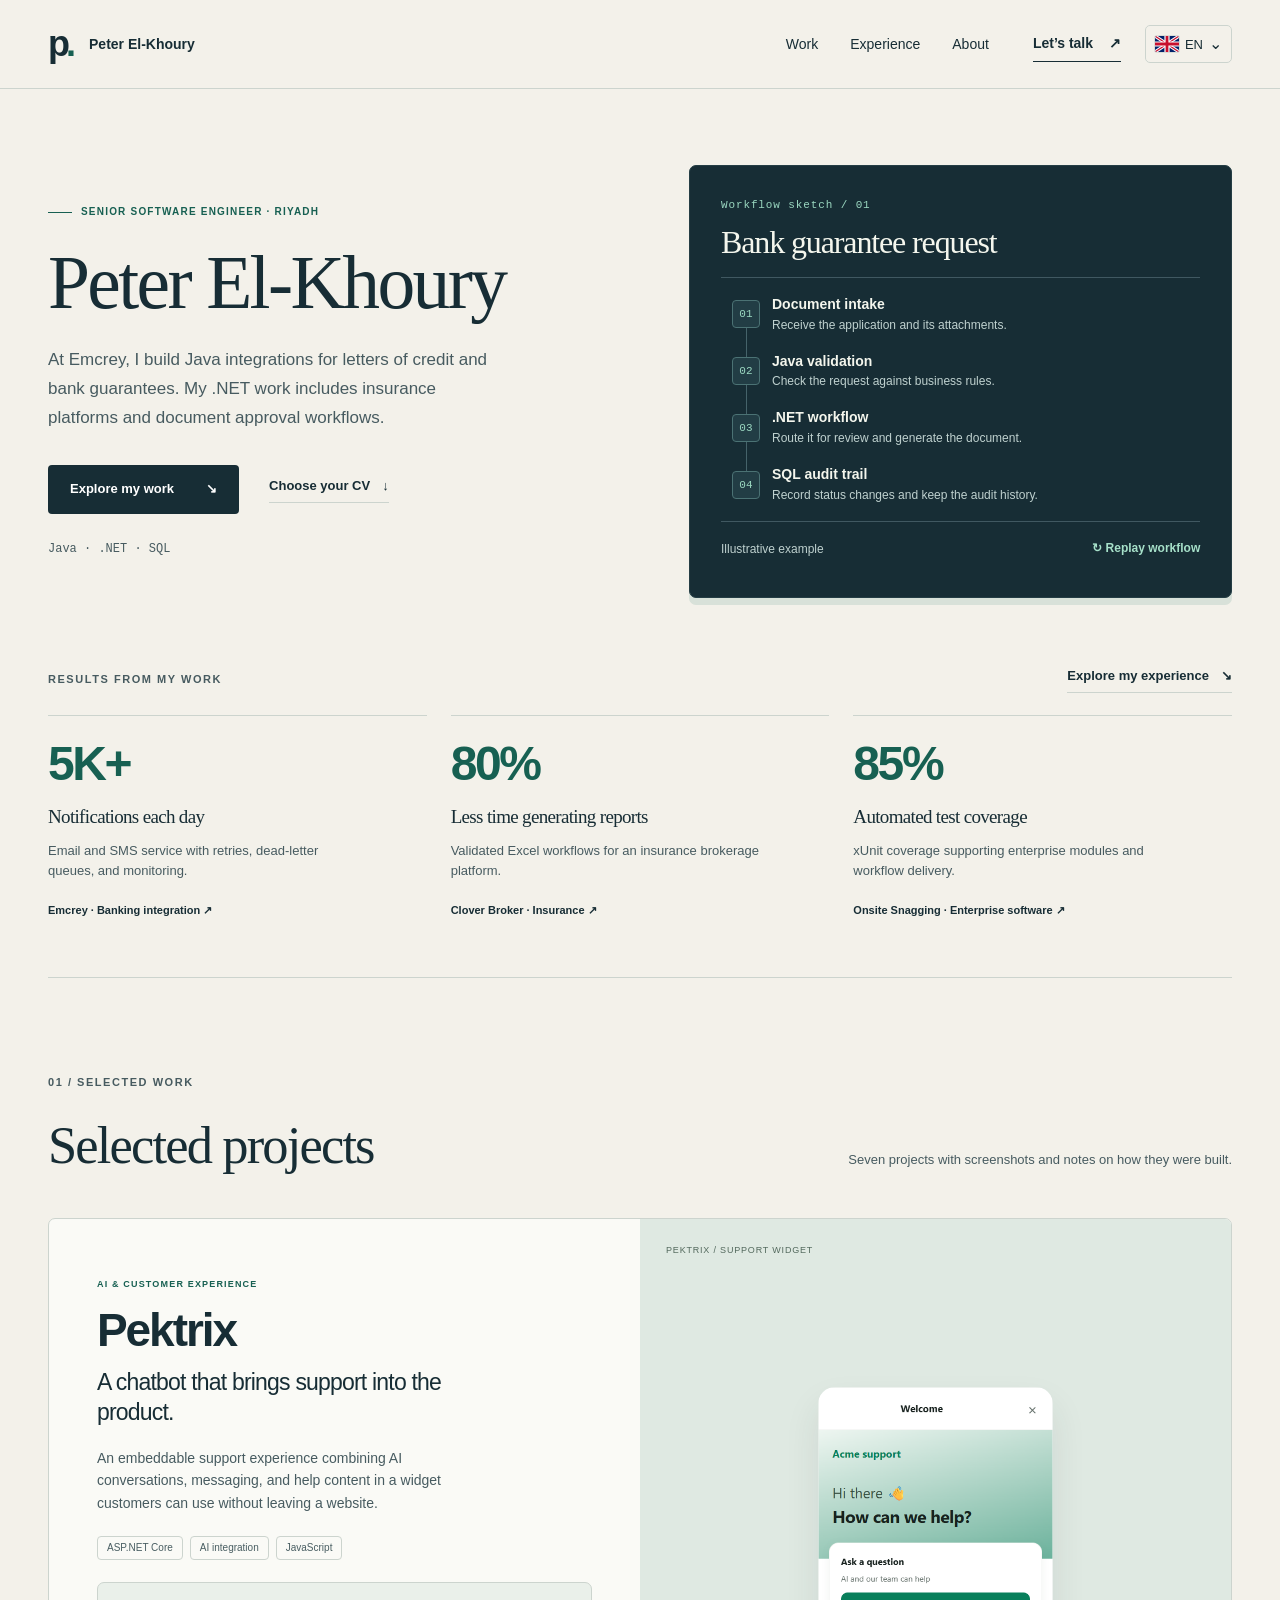
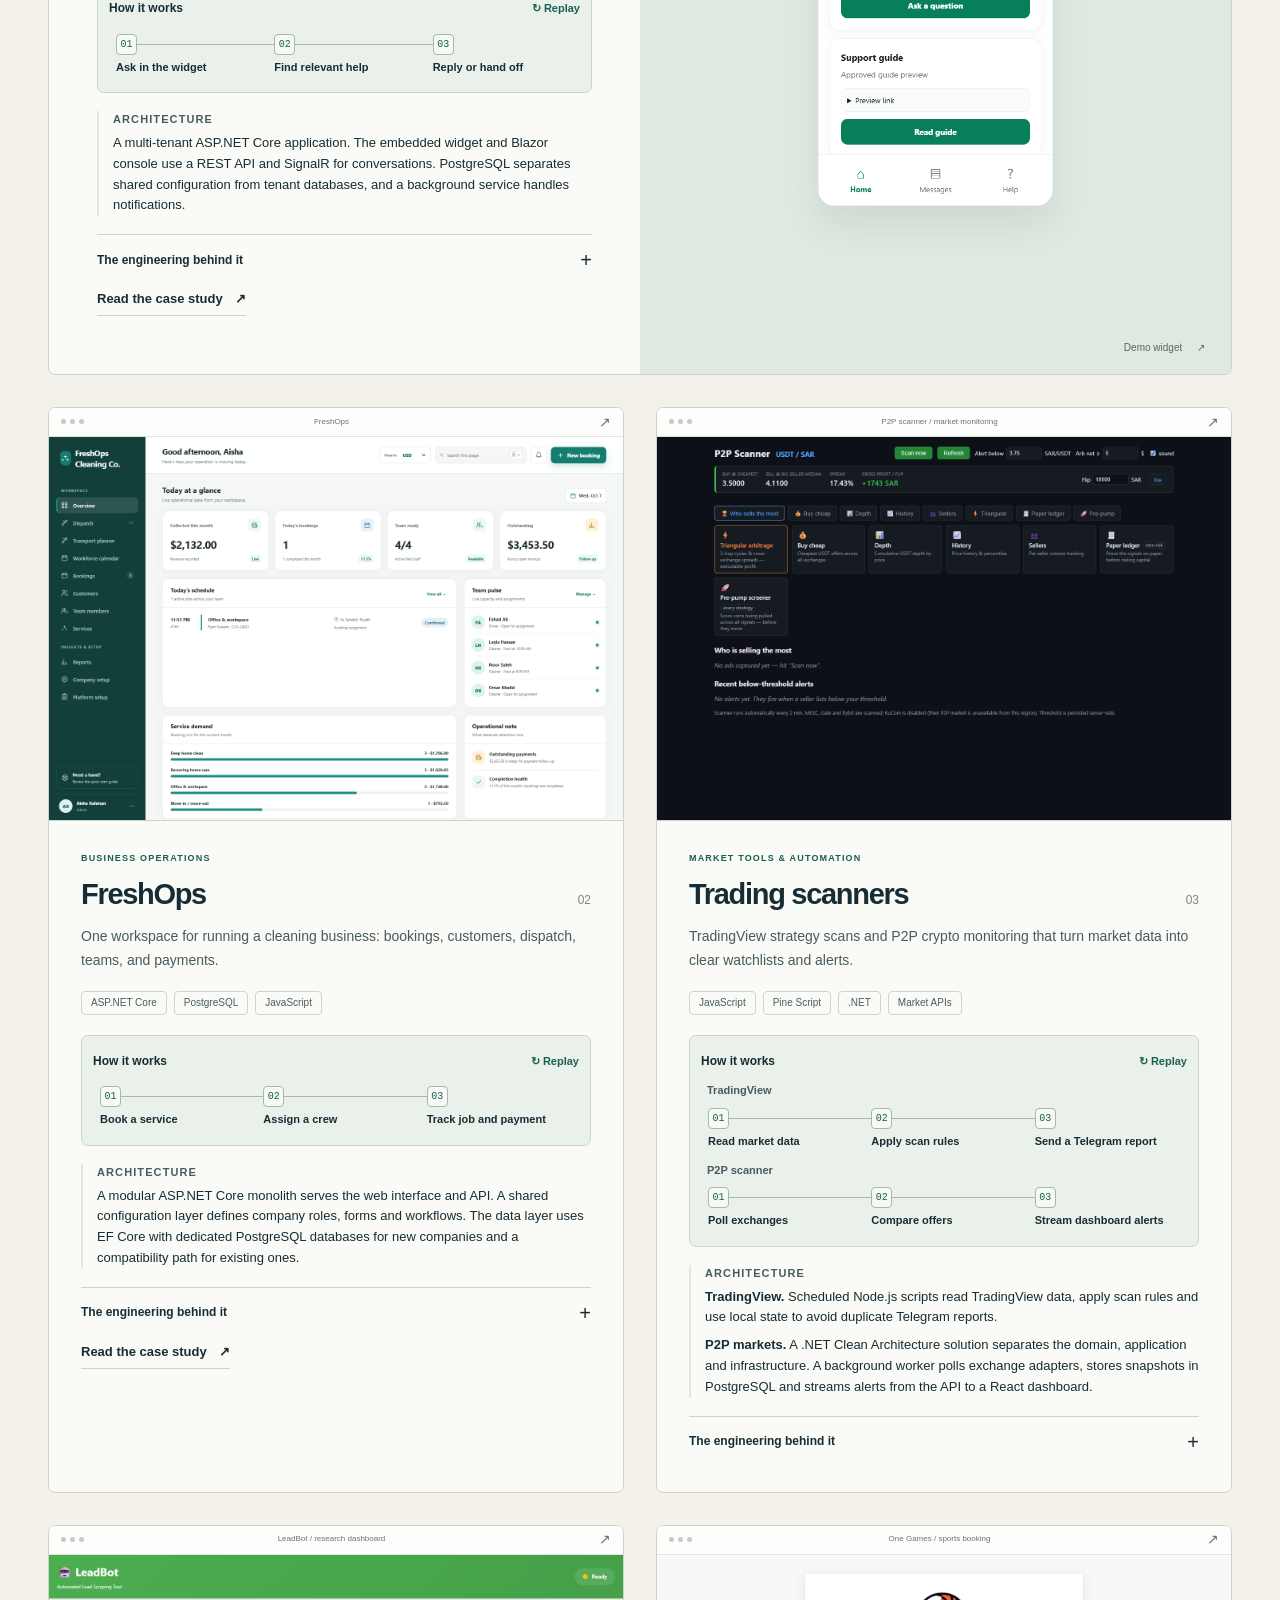
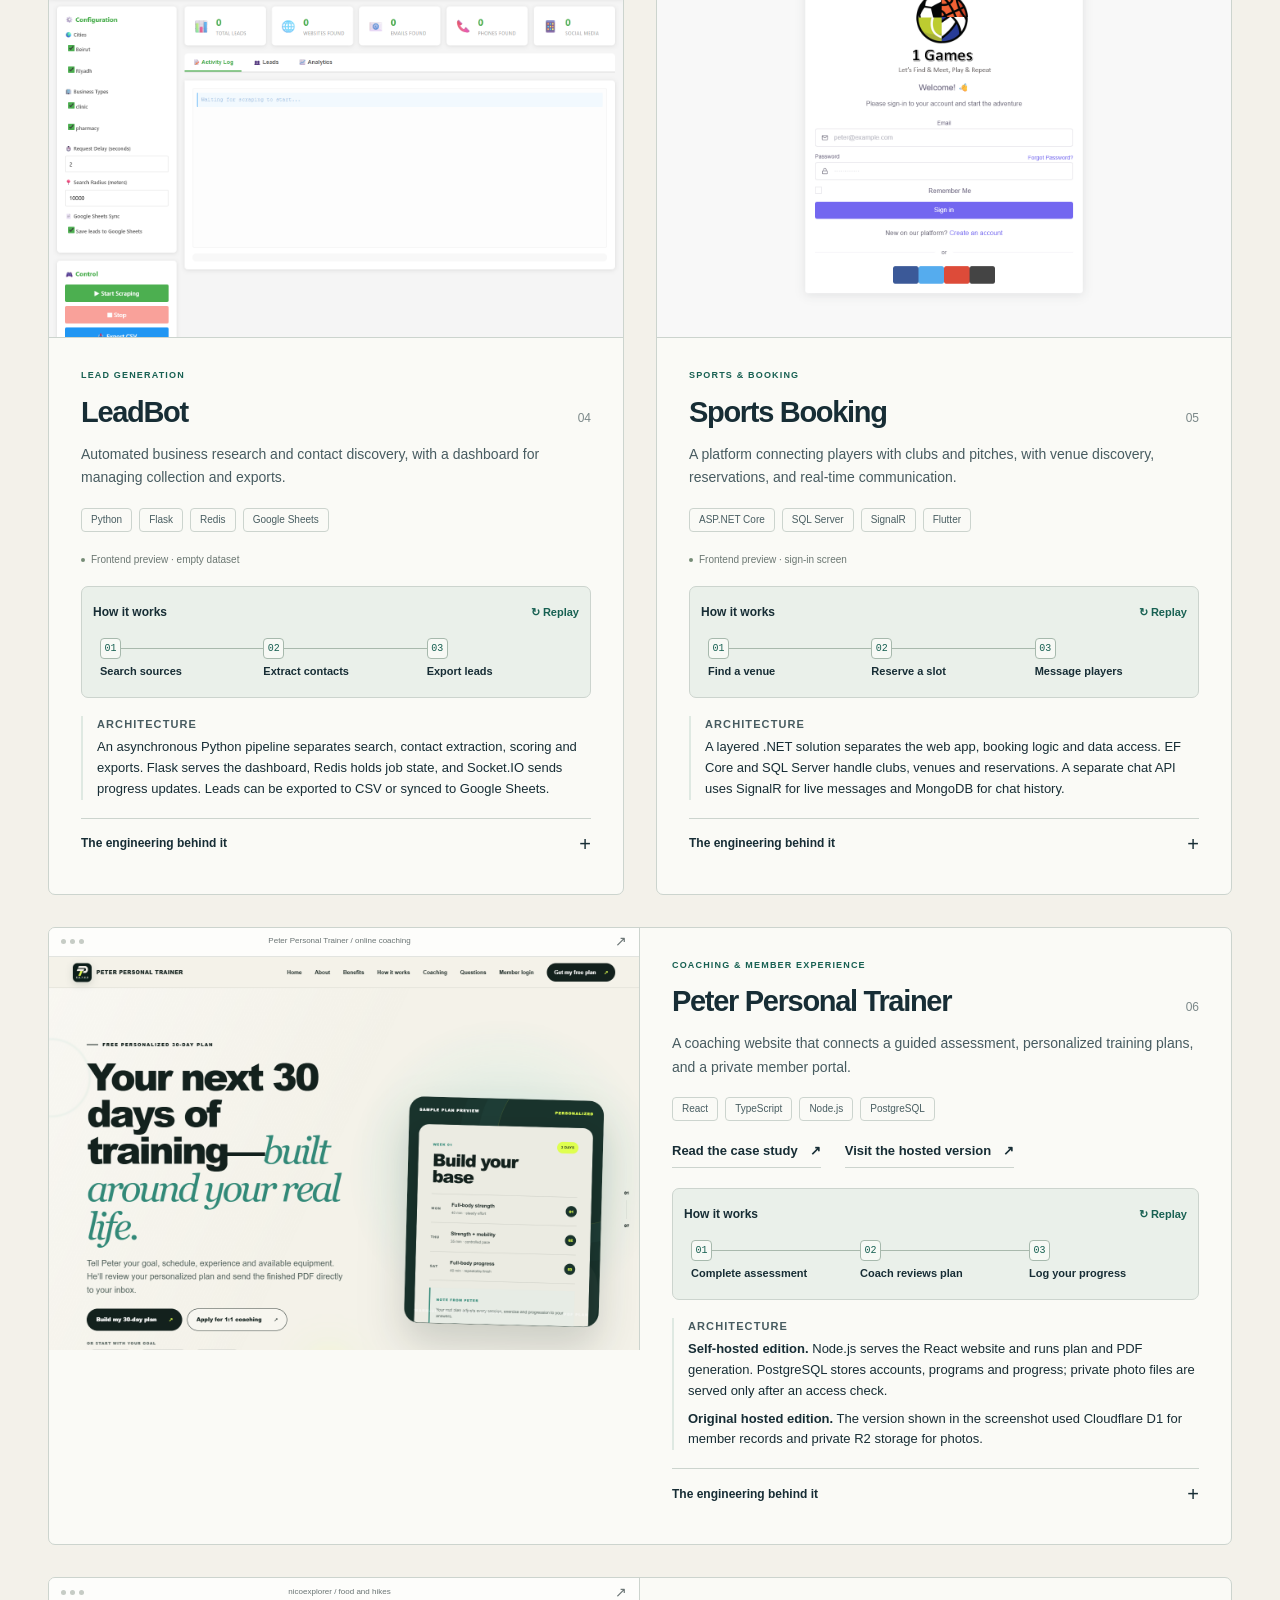
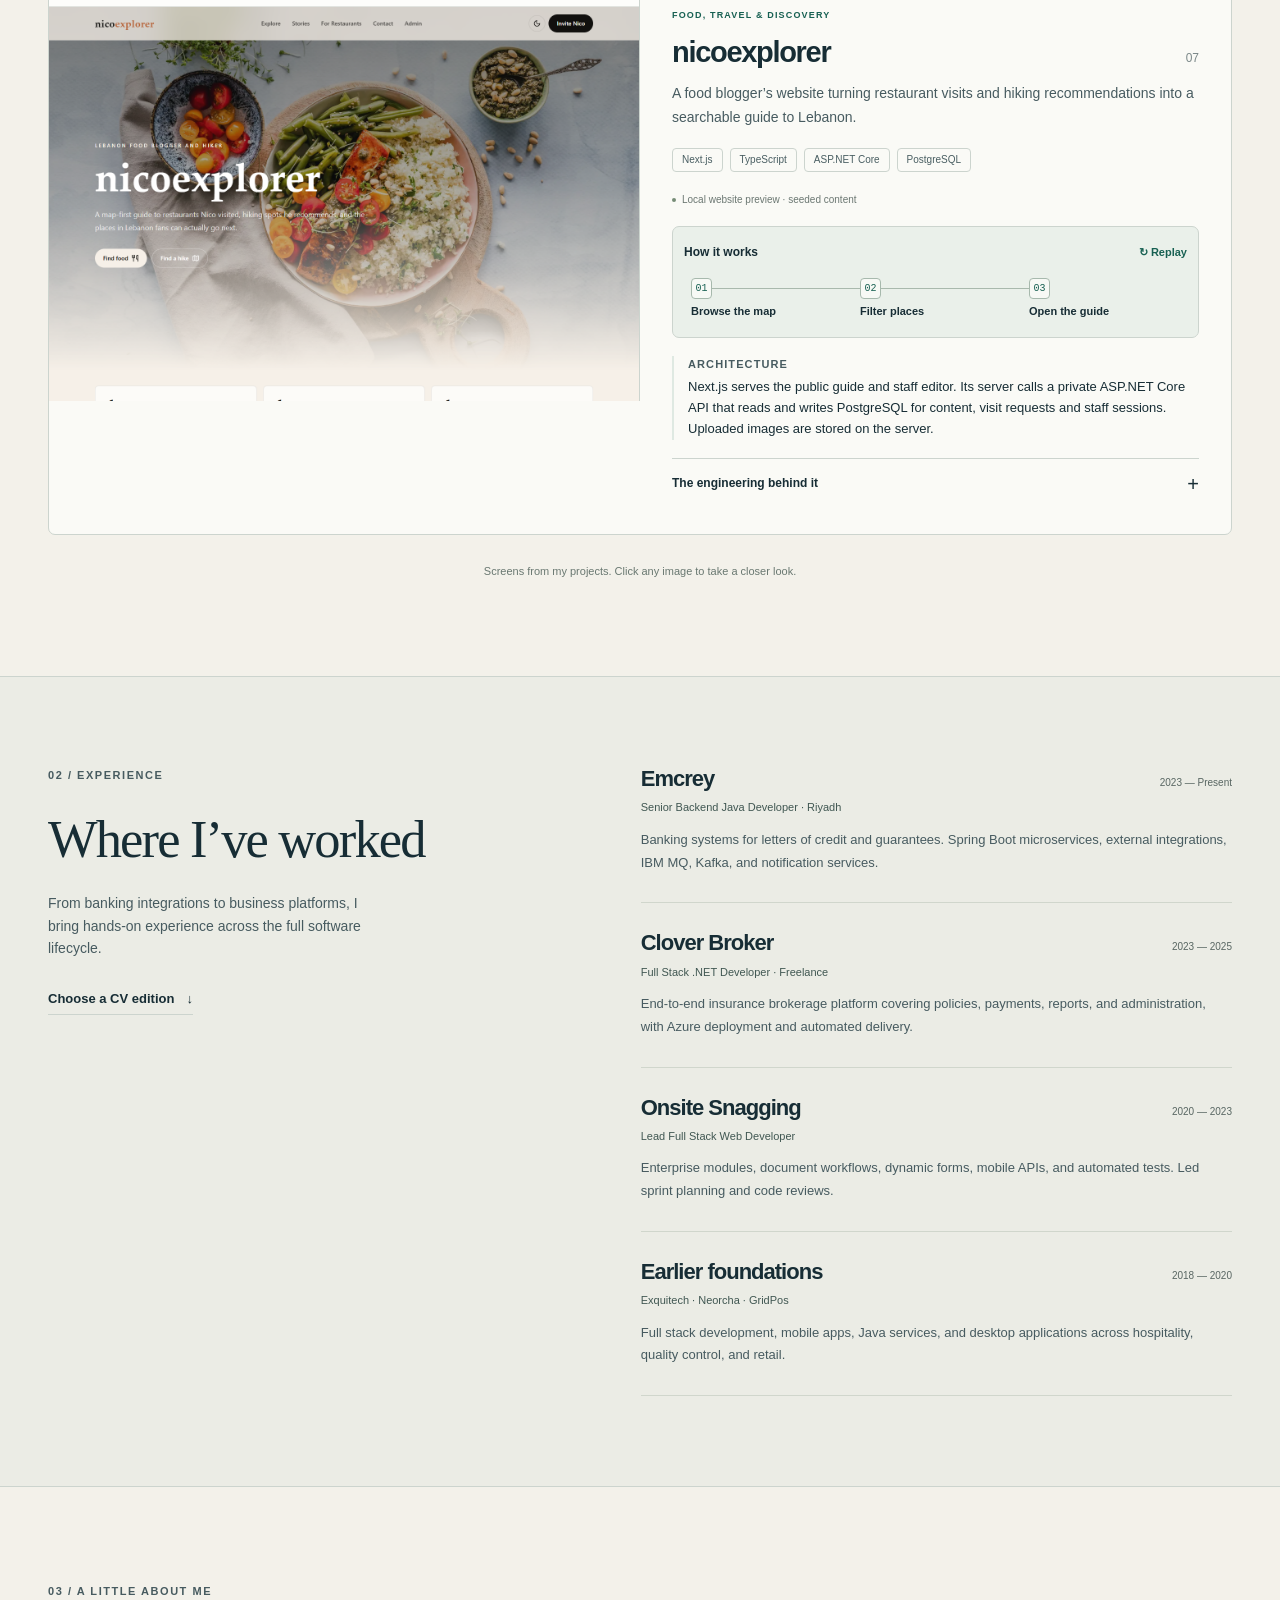
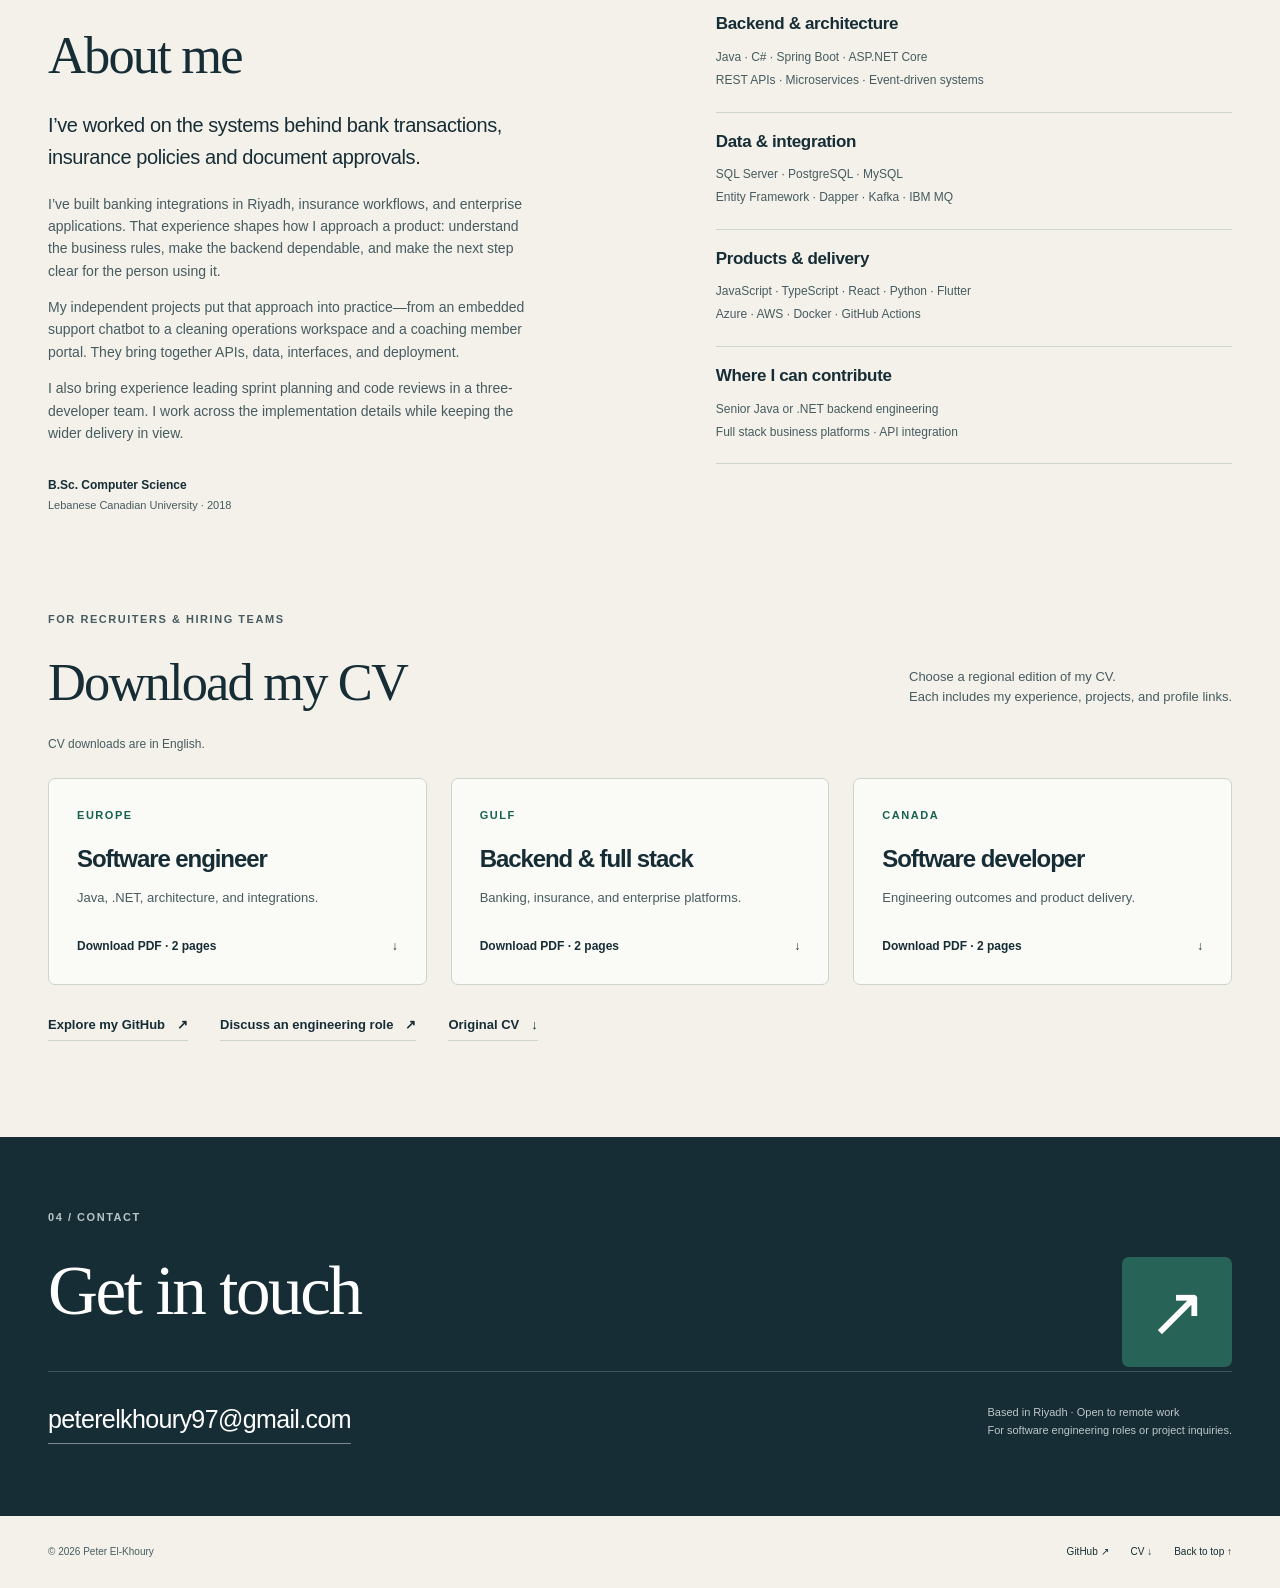
==== commit 69d4ed24: "feat: show animated workflows for portfolio projects" ====
--- a/index.html
+++ b/index.html
@@ -19,9 +19,9 @@
   <link rel="alternate" hreflang="x-default" href="https://peterkhoury97.github.io/peterelkhoury.github.io/">
   <script src="language.js?v=20261012-1"></script>
   <link rel="icon" href="assets/favicon.svg" type="image/svg+xml">
-  <link rel="stylesheet" href="styles.css?v=20261108-1">
+  <link rel="stylesheet" href="styles.css?v=20261108-2">
   <script type="application/ld+json">{"@context":"https://schema.org","@type":"Person","name":"Peter El-Khoury","url":"https://peterkhoury97.github.io/peterelkhoury.github.io/","jobTitle":"Senior Software Engineer","sameAs":["https://github.com/peterkhoury97"],"knowsAbout":["Java","C#","Spring Boot","ASP.NET Core","API design","Business platforms"]}</script>
-  <script src="script.js?v=20261108-1" defer></script>
+  <script src="script.js?v=20261108-2" defer></script>
 </head>
 <body>
   <a class="skip-link" href="#main">Skip to content</a>
@@ -71,6 +71,14 @@
       <div class="section-heading"><div><p class="eyebrow">01 / Selected work</p><h2 id="work-title">Selected projects</h2></div><p>Seven projects with screenshots and notes on how they were built.</p></div>
       <article class="featured-project" id="pektrix">
         <div class="featured-copy"><p class="project-category">AI &amp; CUSTOMER EXPERIENCE</p><h3>Pektrix</h3><p class="project-subtitle">A chatbot that brings support into the product.</p><p>An embeddable support experience combining AI conversations, messaging, and help content in a widget customers can use without leaving a website.</p><ul class="tags" aria-label="Pektrix technologies"><li>ASP.NET Core</li><li>AI integration</li><li>JavaScript</li></ul>
+          <figure class="workflow project-workflow" aria-labelledby="pektrix-workflow-title">
+            <figcaption><h4 id="pektrix-workflow-title">How it works</h4><button class="workflow-replay" type="button" hidden><span aria-hidden="true">↻</span> Replay</button></figcaption>
+            <ol class="workflow-steps" role="list">
+              <li><span class="workflow-step" dir="ltr" aria-hidden="true">01</span><strong>Ask in the widget</strong></li>
+              <li><span class="workflow-step" dir="ltr" aria-hidden="true">02</span><strong>Find relevant help</strong></li>
+              <li><span class="workflow-step" dir="ltr" aria-hidden="true">03</span><strong>Reply or hand off</strong></li>
+            </ol>
+          </figure>
           <div class="project-architecture"><h4>Architecture</h4><p>A multi-tenant ASP.NET Core application. The embedded widget and Blazor console use a REST API and SignalR for conversations. PostgreSQL separates shared configuration from tenant databases, and a background service handles notifications.</p></div><details><summary>The engineering behind it <span aria-hidden="true">+</span></summary><div class="project-detail"><p><strong>What I built.</strong> The web application, backend services, and embedded widget experience, including tenant-aware configuration and conversational workflows.</p><p><strong>Product focus.</strong> Bring AI and human support into one accessible interface, with responsive layouts and English/Arabic widget support.</p></div></details>
           <a class="text-link" href="projects/pektrix.html">Read the case study <span aria-hidden="true">↗</span></a>
         </div>
@@ -80,27 +88,88 @@
       <div class="project-grid">
         <article class="project-card" id="freshops">
           <a class="screenshot-link project-image" href="assets/images/freshops.png" data-title="FreshOps operations dashboard" data-caption="Running local demo workspace · bookings, customer and staff names are demo records." aria-label="Enlarge FreshOps screenshot"><div class="window-bar"><i></i><i></i><i></i><span>FreshOps</span><b aria-hidden="true">↗</b></div><img src="assets/images/freshops.png" width="1440" height="960" alt="FreshOps cleaning operations overview with a schedule, team members, services, and payment summaries" loading="lazy"></a>
-          <div class="project-copy"><p class="project-category">BUSINESS OPERATIONS</p><div class="project-title"><h3>FreshOps</h3><span>02</span></div><p>One workspace for running a cleaning business: bookings, customers, dispatch, teams, and payments.</p><ul class="tags" aria-label="FreshOps technologies"><li>ASP.NET Core</li><li>PostgreSQL</li><li>JavaScript</li></ul><div class="project-architecture"><h4>Architecture</h4><p>A modular ASP.NET Core monolith serves the web interface and API. A shared configuration layer defines company roles, forms and workflows. The data layer uses EF Core with dedicated PostgreSQL databases for new companies and a compatibility path for existing ones.</p></div><details><summary>The engineering behind it <span aria-hidden="true">+</span></summary><div class="project-detail"><p><strong>What I built.</strong> A multi-company operations platform with role-based access, scheduling, pricing rules, recurring bookings, and financial reporting.</p><p><strong>Product focus.</strong> Connect the office and field team through a dispatch board, customer history, and configurable business workflows.</p></div></details><a class="text-link project-case" href="projects/freshops.html">Read the case study <span aria-hidden="true">↗</span></a></div>
+          <div class="project-copy"><p class="project-category">BUSINESS OPERATIONS</p><div class="project-title"><h3>FreshOps</h3><span>02</span></div><p>One workspace for running a cleaning business: bookings, customers, dispatch, teams, and payments.</p><ul class="tags" aria-label="FreshOps technologies"><li>ASP.NET Core</li><li>PostgreSQL</li><li>JavaScript</li></ul>
+          <figure class="workflow project-workflow" aria-labelledby="freshops-workflow-title">
+            <figcaption><h4 id="freshops-workflow-title">How it works</h4><button class="workflow-replay" type="button" hidden><span aria-hidden="true">↻</span> Replay</button></figcaption>
+            <ol class="workflow-steps" role="list">
+              <li><span class="workflow-step" dir="ltr" aria-hidden="true">01</span><strong>Book a service</strong></li>
+              <li><span class="workflow-step" dir="ltr" aria-hidden="true">02</span><strong>Assign a crew</strong></li>
+              <li><span class="workflow-step" dir="ltr" aria-hidden="true">03</span><strong>Track job and payment</strong></li>
+            </ol>
+          </figure>
+          <div class="project-architecture"><h4>Architecture</h4><p>A modular ASP.NET Core monolith serves the web interface and API. A shared configuration layer defines company roles, forms and workflows. The data layer uses EF Core with dedicated PostgreSQL databases for new companies and a compatibility path for existing ones.</p></div><details><summary>The engineering behind it <span aria-hidden="true">+</span></summary><div class="project-detail"><p><strong>What I built.</strong> A multi-company operations platform with role-based access, scheduling, pricing rules, recurring bookings, and financial reporting.</p><p><strong>Product focus.</strong> Connect the office and field team through a dispatch board, customer history, and configurable business workflows.</p></div></details><a class="text-link project-case" href="projects/freshops.html">Read the case study <span aria-hidden="true">↗</span></a></div>
         </article>
         <article class="project-card" id="trading">
           <a class="screenshot-link project-image" href="assets/images/p2p-scanner.png" data-title="Trading scanners — P2P dashboard" data-caption="Local P2P dashboard capture · seller alerts omitted. Displayed price/spread calculations are a market snapshot, not realized trading returns." aria-label="Enlarge trading scanner screenshot"><div class="window-bar"><i></i><i></i><i></i><span>P2P scanner / market monitoring</span><b aria-hidden="true">↗</b></div><img src="assets/images/p2p-scanner.png" width="1440" height="960" alt="P2P scanner dashboard with market monitoring, price comparisons, depth, history, and arbitrage sections" loading="lazy"></a>
-          <div class="project-copy"><p class="project-category">MARKET TOOLS &amp; AUTOMATION</p><div class="project-title"><h3>Trading scanners</h3><span>03</span></div><p>TradingView strategy scans and P2P crypto monitoring that turn market data into clear watchlists and alerts.</p><ul class="tags" aria-label="Trading technologies"><li>JavaScript</li><li>Pine Script</li><li>.NET</li><li>Market APIs</li></ul><div class="project-architecture"><h4>Architecture</h4><p><strong>TradingView.</strong> Scheduled Node.js scripts read TradingView data, apply scan rules and use local state to avoid duplicate Telegram reports.</p><p><strong>P2P markets.</strong> A .NET Clean Architecture solution separates the domain, application and infrastructure. A background worker polls exchange adapters, stores snapshots in PostgreSQL and streams alerts from the API to a React dashboard.</p></div><details><summary>The engineering behind it <span aria-hidden="true">+</span></summary><div class="project-detail"><p><strong>TradingView.</strong> Automated premarket gapper and strategy scanning with scheduled checks, duplicate prevention, and Telegram reporting.</p><p><strong>P2P markets.</strong> Exchange price comparison, configurable filters, historical tracking, and alerting. The screenshot shows the P2P dashboard; TradingView is a separate workflow.</p><p><strong>Product focus.</strong> Make research repeatable and surface relevant market conditions for manual review.</p></div></details></div>
+          <div class="project-copy"><p class="project-category">MARKET TOOLS &amp; AUTOMATION</p><div class="project-title"><h3>Trading scanners</h3><span>03</span></div><p>TradingView strategy scans and P2P crypto monitoring that turn market data into clear watchlists and alerts.</p><ul class="tags" aria-label="Trading technologies"><li>JavaScript</li><li>Pine Script</li><li>.NET</li><li>Market APIs</li></ul>
+          <figure class="workflow project-workflow" aria-labelledby="trading-workflow-title">
+            <figcaption><h4 id="trading-workflow-title">How it works</h4><button class="workflow-replay" type="button" hidden><span aria-hidden="true">↻</span> Replay</button></figcaption>
+            <p class="workflow-track" id="trading-workflow-track-1">TradingView</p>
+            <ol class="workflow-steps" role="list" aria-labelledby="trading-workflow-track-1">
+              <li><span class="workflow-step" dir="ltr" aria-hidden="true">01</span><strong>Read market data</strong></li>
+              <li><span class="workflow-step" dir="ltr" aria-hidden="true">02</span><strong>Apply scan rules</strong></li>
+              <li><span class="workflow-step" dir="ltr" aria-hidden="true">03</span><strong>Send a Telegram report</strong></li>
+            </ol>
+            <p class="workflow-track" id="trading-workflow-track-2">P2P scanner</p>
+            <ol class="workflow-steps" role="list" aria-labelledby="trading-workflow-track-2">
+              <li><span class="workflow-step" dir="ltr" aria-hidden="true">01</span><strong>Poll exchanges</strong></li>
+              <li><span class="workflow-step" dir="ltr" aria-hidden="true">02</span><strong>Compare offers</strong></li>
+              <li><span class="workflow-step" dir="ltr" aria-hidden="true">03</span><strong>Stream dashboard alerts</strong></li>
+            </ol>
+          </figure>
+          <div class="project-architecture"><h4>Architecture</h4><p><strong>TradingView.</strong> Scheduled Node.js scripts read TradingView data, apply scan rules and use local state to avoid duplicate Telegram reports.</p><p><strong>P2P markets.</strong> A .NET Clean Architecture solution separates the domain, application and infrastructure. A background worker polls exchange adapters, stores snapshots in PostgreSQL and streams alerts from the API to a React dashboard.</p></div><details><summary>The engineering behind it <span aria-hidden="true">+</span></summary><div class="project-detail"><p><strong>TradingView.</strong> Automated premarket gapper and strategy scanning with scheduled checks, duplicate prevention, and Telegram reporting.</p><p><strong>P2P markets.</strong> Exchange price comparison, configurable filters, historical tracking, and alerting. The screenshot shows the P2P dashboard; TradingView is a separate workflow.</p><p><strong>Product focus.</strong> Make research repeatable and surface relevant market conditions for manual review.</p></div></details></div>
         </article>
         <article class="project-card" id="leadbot">
           <a class="screenshot-link project-image" href="assets/images/leadbot.png" data-title="LeadBot dashboard" data-caption="Original frontend template preview · empty dataset, sample city/type selections; no scraping or outreach was run." aria-label="Enlarge LeadBot screenshot"><div class="window-bar"><i></i><i></i><i></i><span>LeadBot / research dashboard</span><b aria-hidden="true">↗</b></div><img src="assets/images/leadbot.png" width="1440" height="960" alt="LeadBot dashboard showing search configuration, lead statistics, and an empty activity log" loading="lazy"></a>
-          <div class="project-copy"><p class="project-category">LEAD GENERATION</p><div class="project-title"><h3>LeadBot</h3><span>04</span></div><p>Automated business research and contact discovery, with a dashboard for managing collection and exports.</p><ul class="tags" aria-label="LeadBot technologies"><li>Python</li><li>Flask</li><li>Redis</li><li>Google Sheets</li></ul><p class="preview-label">Frontend preview · empty dataset</p><div class="project-architecture"><h4>Architecture</h4><p>An asynchronous Python pipeline separates search, contact extraction, scoring and exports. Flask serves the dashboard, Redis holds job state, and Socket.IO sends progress updates. Leads can be exported to CSV or synced to Google Sheets.</p></div><details><summary>The engineering behind it <span aria-hidden="true">+</span></summary><div class="project-detail"><p><strong>What I built.</strong> An asynchronous research pipeline with multiple search engines, contact extraction, business filters, and a web dashboard.</p><p><strong>Product focus.</strong> Reduce repetitive research and organize results through CSV export and Google Sheets integration.</p></div></details></div>
+          <div class="project-copy"><p class="project-category">LEAD GENERATION</p><div class="project-title"><h3>LeadBot</h3><span>04</span></div><p>Automated business research and contact discovery, with a dashboard for managing collection and exports.</p><ul class="tags" aria-label="LeadBot technologies"><li>Python</li><li>Flask</li><li>Redis</li><li>Google Sheets</li></ul><p class="preview-label">Frontend preview · empty dataset</p>
+          <figure class="workflow project-workflow" aria-labelledby="leadbot-workflow-title">
+            <figcaption><h4 id="leadbot-workflow-title">How it works</h4><button class="workflow-replay" type="button" hidden><span aria-hidden="true">↻</span> Replay</button></figcaption>
+            <ol class="workflow-steps" role="list">
+              <li><span class="workflow-step" dir="ltr" aria-hidden="true">01</span><strong>Search sources</strong></li>
+              <li><span class="workflow-step" dir="ltr" aria-hidden="true">02</span><strong>Extract contacts</strong></li>
+              <li><span class="workflow-step" dir="ltr" aria-hidden="true">03</span><strong>Export leads</strong></li>
+            </ol>
+          </figure>
+          <div class="project-architecture"><h4>Architecture</h4><p>An asynchronous Python pipeline separates search, contact extraction, scoring and exports. Flask serves the dashboard, Redis holds job state, and Socket.IO sends progress updates. Leads can be exported to CSV or synced to Google Sheets.</p></div><details><summary>The engineering behind it <span aria-hidden="true">+</span></summary><div class="project-detail"><p><strong>What I built.</strong> An asynchronous research pipeline with multiple search engines, contact extraction, business filters, and a web dashboard.</p><p><strong>Product focus.</strong> Reduce repetitive research and organize results through CSV export and Google Sheets integration.</p></div></details></div>
         </article>
         <article class="project-card" id="sports">
           <a class="screenshot-link project-image" href="assets/images/sports-booking.png" data-title="Sports Booking — One Games" data-caption="Original OneSportsApp sign-in frontend preview · original HTML, logo, and CSS; authentication and booking services were not running." aria-label="Enlarge Sports Booking screenshot"><div class="window-bar"><i></i><i></i><i></i><span>One Games / sports booking</span><b aria-hidden="true">↗</b></div><img src="assets/images/sports-booking.png" width="1440" height="960" alt="One Games Sports Booking sign-in interface with original sports logo and account form" loading="lazy"></a>
-          <div class="project-copy"><p class="project-category">SPORTS &amp; BOOKING</p><div class="project-title"><h3>Sports Booking</h3><span>05</span></div><p>A platform connecting players with clubs and pitches, with venue discovery, reservations, and real-time communication.</p><ul class="tags" aria-label="Sports Booking technologies"><li>ASP.NET Core</li><li>SQL Server</li><li>SignalR</li><li>Flutter</li></ul><p class="preview-label">Frontend preview · sign-in screen</p><div class="project-architecture"><h4>Architecture</h4><p>A layered .NET solution separates the web app, booking logic and data access. EF Core and SQL Server handle clubs, venues and reservations. A separate chat API uses SignalR for live messages and MongoDB for chat history.</p></div><details><summary>The engineering behind it <span aria-hidden="true">+</span></summary><div class="project-detail"><p><strong>What I built.</strong> Sports club, pitch, and reservation workflows, backed by APIs and a separate real-time chat service.</p><p><strong>Product focus.</strong> Help players find venues and coordinate bookings. My broader Sports Booking work also includes Flutter and Google Maps integration, as described in my CV.</p></div></details></div>
+          <div class="project-copy"><p class="project-category">SPORTS &amp; BOOKING</p><div class="project-title"><h3>Sports Booking</h3><span>05</span></div><p>A platform connecting players with clubs and pitches, with venue discovery, reservations, and real-time communication.</p><ul class="tags" aria-label="Sports Booking technologies"><li>ASP.NET Core</li><li>SQL Server</li><li>SignalR</li><li>Flutter</li></ul><p class="preview-label">Frontend preview · sign-in screen</p>
+          <figure class="workflow project-workflow" aria-labelledby="sports-workflow-title">
+            <figcaption><h4 id="sports-workflow-title">How it works</h4><button class="workflow-replay" type="button" hidden><span aria-hidden="true">↻</span> Replay</button></figcaption>
+            <ol class="workflow-steps" role="list">
+              <li><span class="workflow-step" dir="ltr" aria-hidden="true">01</span><strong>Find a venue</strong></li>
+              <li><span class="workflow-step" dir="ltr" aria-hidden="true">02</span><strong>Reserve a slot</strong></li>
+              <li><span class="workflow-step" dir="ltr" aria-hidden="true">03</span><strong>Message players</strong></li>
+            </ol>
+          </figure>
+          <div class="project-architecture"><h4>Architecture</h4><p>A layered .NET solution separates the web app, booking logic and data access. EF Core and SQL Server handle clubs, venues and reservations. A separate chat API uses SignalR for live messages and MongoDB for chat history.</p></div><details><summary>The engineering behind it <span aria-hidden="true">+</span></summary><div class="project-detail"><p><strong>What I built.</strong> Sports club, pitch, and reservation workflows, backed by APIs and a separate real-time chat service.</p><p><strong>Product focus.</strong> Help players find venues and coordinate bookings. My broader Sports Booking work also includes Flutter and Google Maps integration, as described in my CV.</p></div></details></div>
         </article>
         <article class="project-card project-card-wide" id="personal-trainer">
           <a class="screenshot-link project-image" href="assets/images/personal-trainer.png" data-title="Peter Personal Trainer" data-caption="Live public website homepage captured on 8 October 2026. The illustrated training schedule is the site's sample plan." aria-label="Enlarge Peter Personal Trainer screenshot"><div class="window-bar"><i></i><i></i><i></i><span>Peter Personal Trainer / online coaching</span><b aria-hidden="true">↗</b></div><img src="assets/images/personal-trainer.png" width="1440" height="960" alt="Peter Personal Trainer homepage with a personalized 30-day training plan and sample workout schedule" loading="lazy"></a>
-          <div class="project-copy"><p class="project-category">COACHING &amp; MEMBER EXPERIENCE</p><div class="project-title"><h3>Peter Personal Trainer</h3><span>06</span></div><p>A coaching website that connects a guided assessment, personalized training plans, and a private member portal.</p><ul class="tags" aria-label="Personal Trainer technologies"><li>React</li><li>TypeScript</li><li>Node.js</li><li>PostgreSQL</li></ul><div class="project-actions"><a class="text-link" href="projects/personal-trainer.html">Read the case study <span aria-hidden="true">↗</span></a><a class="text-link" href="https://form-flow-personal-training.peterkhoury.chatgpt.site/" target="_blank" rel="noopener noreferrer">Visit the hosted version <span aria-hidden="true">↗</span></a></div><div class="project-architecture"><h4>Architecture</h4><p><strong>Self-hosted edition.</strong> Node.js serves the React website and runs plan and PDF generation. PostgreSQL stores accounts, programs and progress; private photo files are served only after an access check.</p><p><strong>Original hosted edition.</strong> The version shown in the screenshot used Cloudflare D1 for member records and private R2 storage for photos.</p></div><details><summary>The engineering behind it <span aria-hidden="true">+</span></summary><div class="project-detail"><p><strong>What I built.</strong> A responsive coaching website with a validated assessment, local plan-generation engine, branded PDF delivery, and a trainer review and publishing workflow.</p><p><strong>Member experience.</strong> Email-code sign-in, workout logs, daily check-ins, progress charts and private photo storage.</p></div></details></div>
+          <div class="project-copy"><p class="project-category">COACHING &amp; MEMBER EXPERIENCE</p><div class="project-title"><h3>Peter Personal Trainer</h3><span>06</span></div><p>A coaching website that connects a guided assessment, personalized training plans, and a private member portal.</p><ul class="tags" aria-label="Personal Trainer technologies"><li>React</li><li>TypeScript</li><li>Node.js</li><li>PostgreSQL</li></ul><div class="project-actions"><a class="text-link" href="projects/personal-trainer.html">Read the case study <span aria-hidden="true">↗</span></a><a class="text-link" href="https://form-flow-personal-training.peterkhoury.chatgpt.site/" target="_blank" rel="noopener noreferrer">Visit the hosted version <span aria-hidden="true">↗</span></a></div>
+          <figure class="workflow project-workflow" aria-labelledby="personal-trainer-workflow-title">
+            <figcaption><h4 id="personal-trainer-workflow-title">How it works</h4><button class="workflow-replay" type="button" hidden><span aria-hidden="true">↻</span> Replay</button></figcaption>
+            <ol class="workflow-steps" role="list">
+              <li><span class="workflow-step" dir="ltr" aria-hidden="true">01</span><strong>Complete assessment</strong></li>
+              <li><span class="workflow-step" dir="ltr" aria-hidden="true">02</span><strong>Coach reviews plan</strong></li>
+              <li><span class="workflow-step" dir="ltr" aria-hidden="true">03</span><strong>Log your progress</strong></li>
+            </ol>
+          </figure>
+          <div class="project-architecture"><h4>Architecture</h4><p><strong>Self-hosted edition.</strong> Node.js serves the React website and runs plan and PDF generation. PostgreSQL stores accounts, programs and progress; private photo files are served only after an access check.</p><p><strong>Original hosted edition.</strong> The version shown in the screenshot used Cloudflare D1 for member records and private R2 storage for photos.</p></div><details><summary>The engineering behind it <span aria-hidden="true">+</span></summary><div class="project-detail"><p><strong>What I built.</strong> A responsive coaching website with a validated assessment, local plan-generation engine, branded PDF delivery, and a trainer review and publishing workflow.</p><p><strong>Member experience.</strong> Email-code sign-in, workout logs, daily check-ins, progress charts and private photo storage.</p></div></details></div>
         </article>
         <article class="project-card project-card-wide" id="nicoexplorer">
           <a class="screenshot-link project-image" href="assets/images/nicoexplorer.png" data-title="nicoexplorer food and hiking guide" data-caption="Original local homepage preview captured on 11 October 2026. Restaurant and trail entries are seeded content; the imagery comes from the source website." aria-label="Enlarge nicoexplorer screenshot"><div class="window-bar"><i></i><i></i><i></i><span>nicoexplorer / food and hikes</span><b aria-hidden="true">↗</b></div><img src="assets/images/nicoexplorer.png" width="1440" height="960" alt="nicoexplorer homepage with food photography, restaurant discovery and hiking navigation" loading="lazy"></a>
-          <div class="project-copy"><p class="project-category">FOOD, TRAVEL &amp; DISCOVERY</p><div class="project-title"><h3>nicoexplorer</h3><span>07</span></div><p>A food blogger’s website turning restaurant visits and hiking recommendations into a searchable guide to Lebanon.</p><ul class="tags" aria-label="nicoexplorer technologies"><li>Next.js</li><li>TypeScript</li><li>ASP.NET Core</li><li>PostgreSQL</li></ul><p class="preview-label">Local website preview · seeded content</p><div class="project-architecture"><h4>Architecture</h4><p>Next.js serves the public guide and staff editor. Its server calls a private ASP.NET Core API that reads and writes PostgreSQL for content, visit requests and staff sessions. Uploaded images are stored on the server.</p></div><details><summary>The engineering behind it <span aria-hidden="true">+</span></summary><div class="project-detail"><p><strong>What I built.</strong> A responsive food and hiking website with searchable directories, coordinate-based maps, place details, Instagram links, and structured restaurant visit requests.</p><p><strong>Product focus.</strong> Make a creator’s recommendations easy to find, and give restaurant owners a clear way to request a visit.</p></div></details></div>
+          <div class="project-copy"><p class="project-category">FOOD, TRAVEL &amp; DISCOVERY</p><div class="project-title"><h3>nicoexplorer</h3><span>07</span></div><p>A food blogger’s website turning restaurant visits and hiking recommendations into a searchable guide to Lebanon.</p><ul class="tags" aria-label="nicoexplorer technologies"><li>Next.js</li><li>TypeScript</li><li>ASP.NET Core</li><li>PostgreSQL</li></ul><p class="preview-label">Local website preview · seeded content</p>
+          <figure class="workflow project-workflow" aria-labelledby="nicoexplorer-workflow-title">
+            <figcaption><h4 id="nicoexplorer-workflow-title">How it works</h4><button class="workflow-replay" type="button" hidden><span aria-hidden="true">↻</span> Replay</button></figcaption>
+            <ol class="workflow-steps" role="list">
+              <li><span class="workflow-step" dir="ltr" aria-hidden="true">01</span><strong>Browse the map</strong></li>
+              <li><span class="workflow-step" dir="ltr" aria-hidden="true">02</span><strong>Filter places</strong></li>
+              <li><span class="workflow-step" dir="ltr" aria-hidden="true">03</span><strong>Open the guide</strong></li>
+            </ol>
+          </figure>
+          <div class="project-architecture"><h4>Architecture</h4><p>Next.js serves the public guide and staff editor. Its server calls a private ASP.NET Core API that reads and writes PostgreSQL for content, visit requests and staff sessions. Uploaded images are stored on the server.</p></div><details><summary>The engineering behind it <span aria-hidden="true">+</span></summary><div class="project-detail"><p><strong>What I built.</strong> A responsive food and hiking website with searchable directories, coordinate-based maps, place details, Instagram links, and structured restaurant visit requests.</p><p><strong>Product focus.</strong> Make a creator’s recommendations easy to find, and give restaurant owners a clear way to request a visit.</p></div></details></div>
         </article>
       </div>
       <p class="work-note">Screens from my projects. Click any image to take a closer look.</p>
--- a/styles.css
+++ b/styles.css
@@ -492,7 +492,7 @@
   outline-color:#a6e0c9
 }
 
-.workflow-running li {
+.workflow-running .workflow-steps li {
   animation:workflow-pass .8s ease-in-out var(--step-delay, 0s) both
 }
 
@@ -502,6 +502,96 @@
 
 @keyframes workflow-pass {
   20%,75% {background-color:#285047;border-color:#70c3a3}
+}
+
+.project-workflow {
+  margin-block:18px;
+  padding:11px;
+  color:var(--ink);
+  background:#eaf0ea;
+  border-color:var(--line);
+  box-shadow:none
+}
+
+.project-workflow figcaption {
+  display:flex;
+  flex-wrap:wrap;
+  align-items:center;
+  justify-content:space-between;
+  gap:0 10px;
+  margin-bottom:3px
+}
+
+.project-workflow h4 {
+  margin:0;
+  font-size:12px
+}
+
+.project-workflow .workflow-replay {
+  min-height:28px;
+  color:var(--accent-color);
+  font-size:11px
+}
+
+.project-workflow .workflow-replay:focus-visible {
+  outline-color:var(--accent-color)
+}
+
+.project-workflow .workflow-steps {
+  display:grid;
+  grid-template-columns:repeat(3,minmax(0,1fr));
+  gap:4px
+}
+
+.project-workflow .workflow-steps::before {
+  inset-block:17px auto;
+  inset-inline:17px calc(33.333% - 17px);
+  width:auto;
+  height:1px;
+  background:#a9b9ad
+}
+
+.project-workflow .workflow-steps li {
+  display:flex;
+  flex-direction:column;
+  align-items:start;
+  gap:5px;
+  padding:6px;
+  min-width:0;
+  min-height:0
+}
+
+.project-workflow .workflow-step {
+  width:21px;
+  height:21px;
+  color:var(--accent-color);
+  background:#f7f9f5;
+  border-color:#a7b9ad;
+  font-size:10px
+}
+
+.project-workflow .workflow-steps strong {
+  font-size:11px;
+  overflow-wrap:anywhere
+}
+
+.project-workflow .workflow-track {
+  margin:6px 6px 1px;
+  color:var(--muted);
+  font-size:11px;
+  font-weight:700
+}
+
+.project-workflow.workflow-running .workflow-steps li {
+  animation-name:project-workflow-pass;
+  animation-duration:.66s
+}
+
+.project-workflow .workflow-steps li:nth-child(2) { --step-delay:.68s }
+.project-workflow .workflow-steps li:nth-child(3) { --step-delay:1.36s }
+
+@keyframes project-workflow-pass {
+  20%,75% {background-color:#cfe4d7;border-color:#60937d}
 }
 
 .window-bar {
